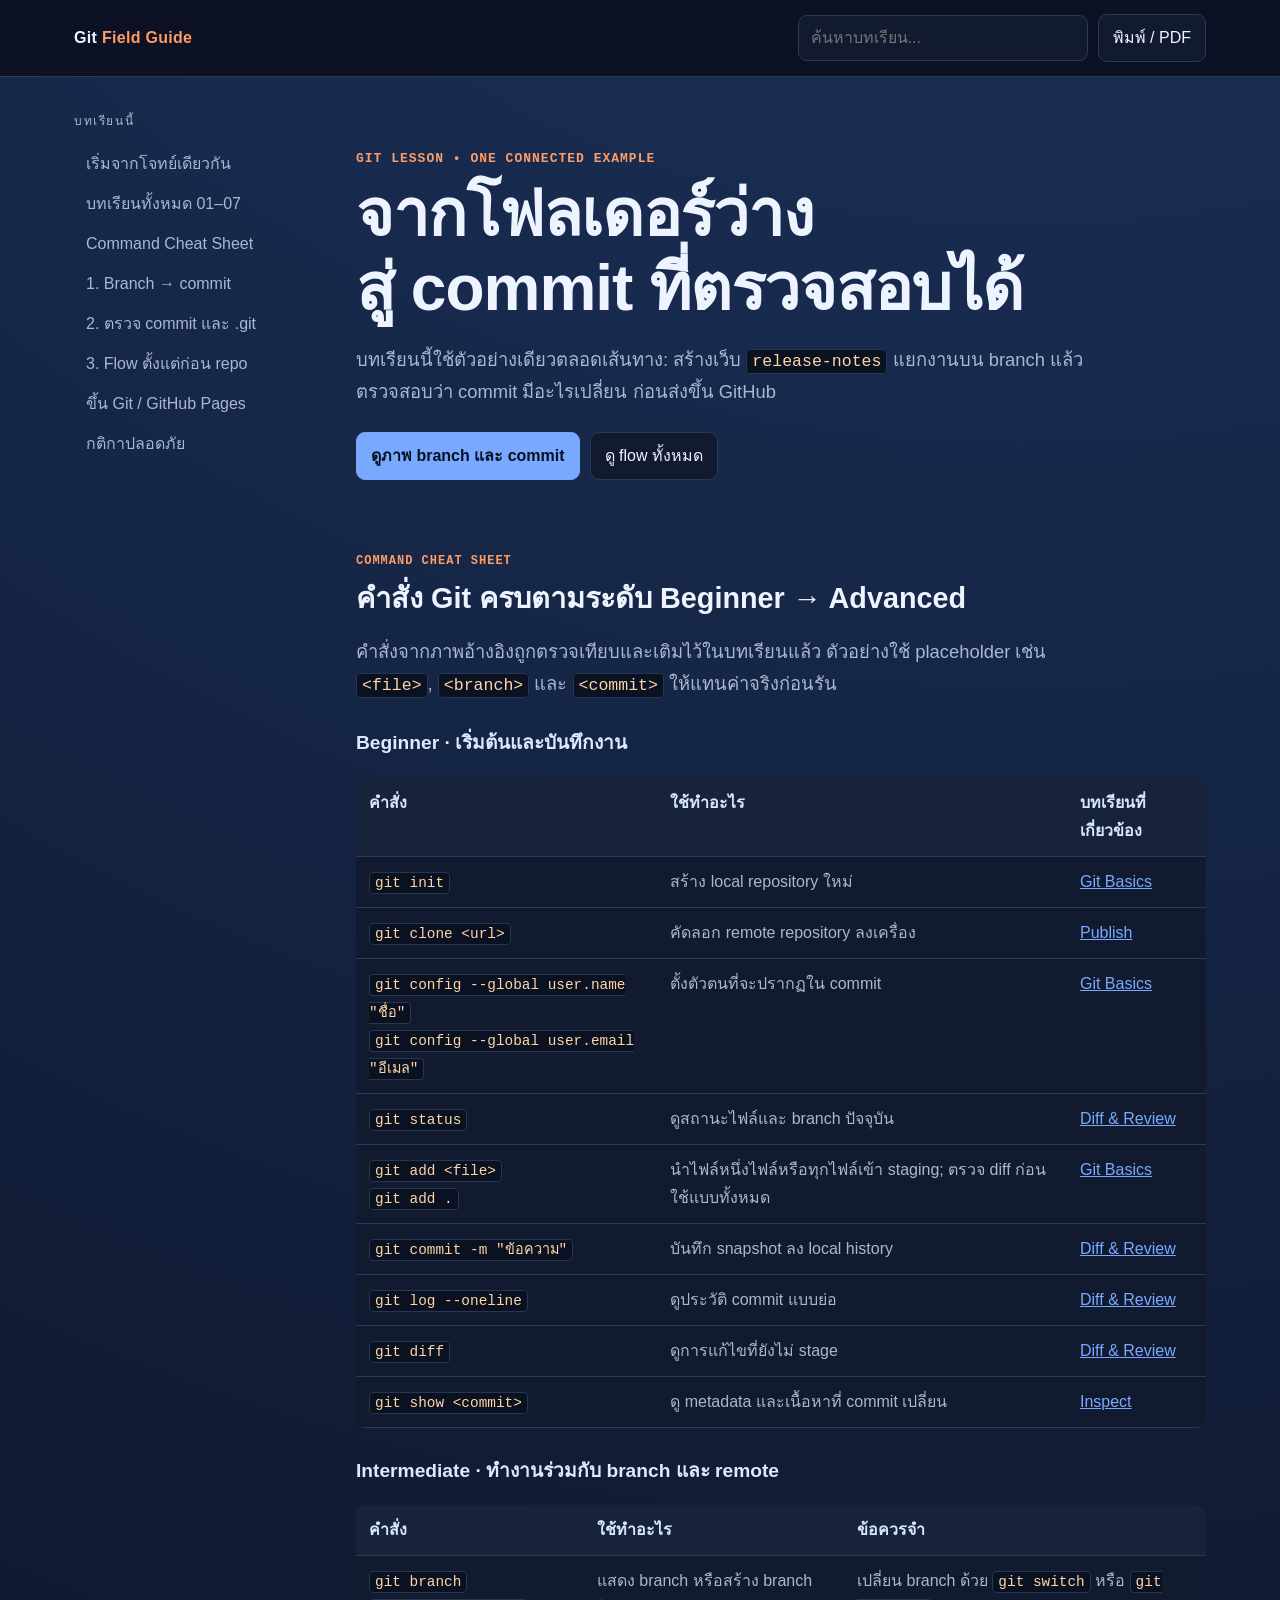
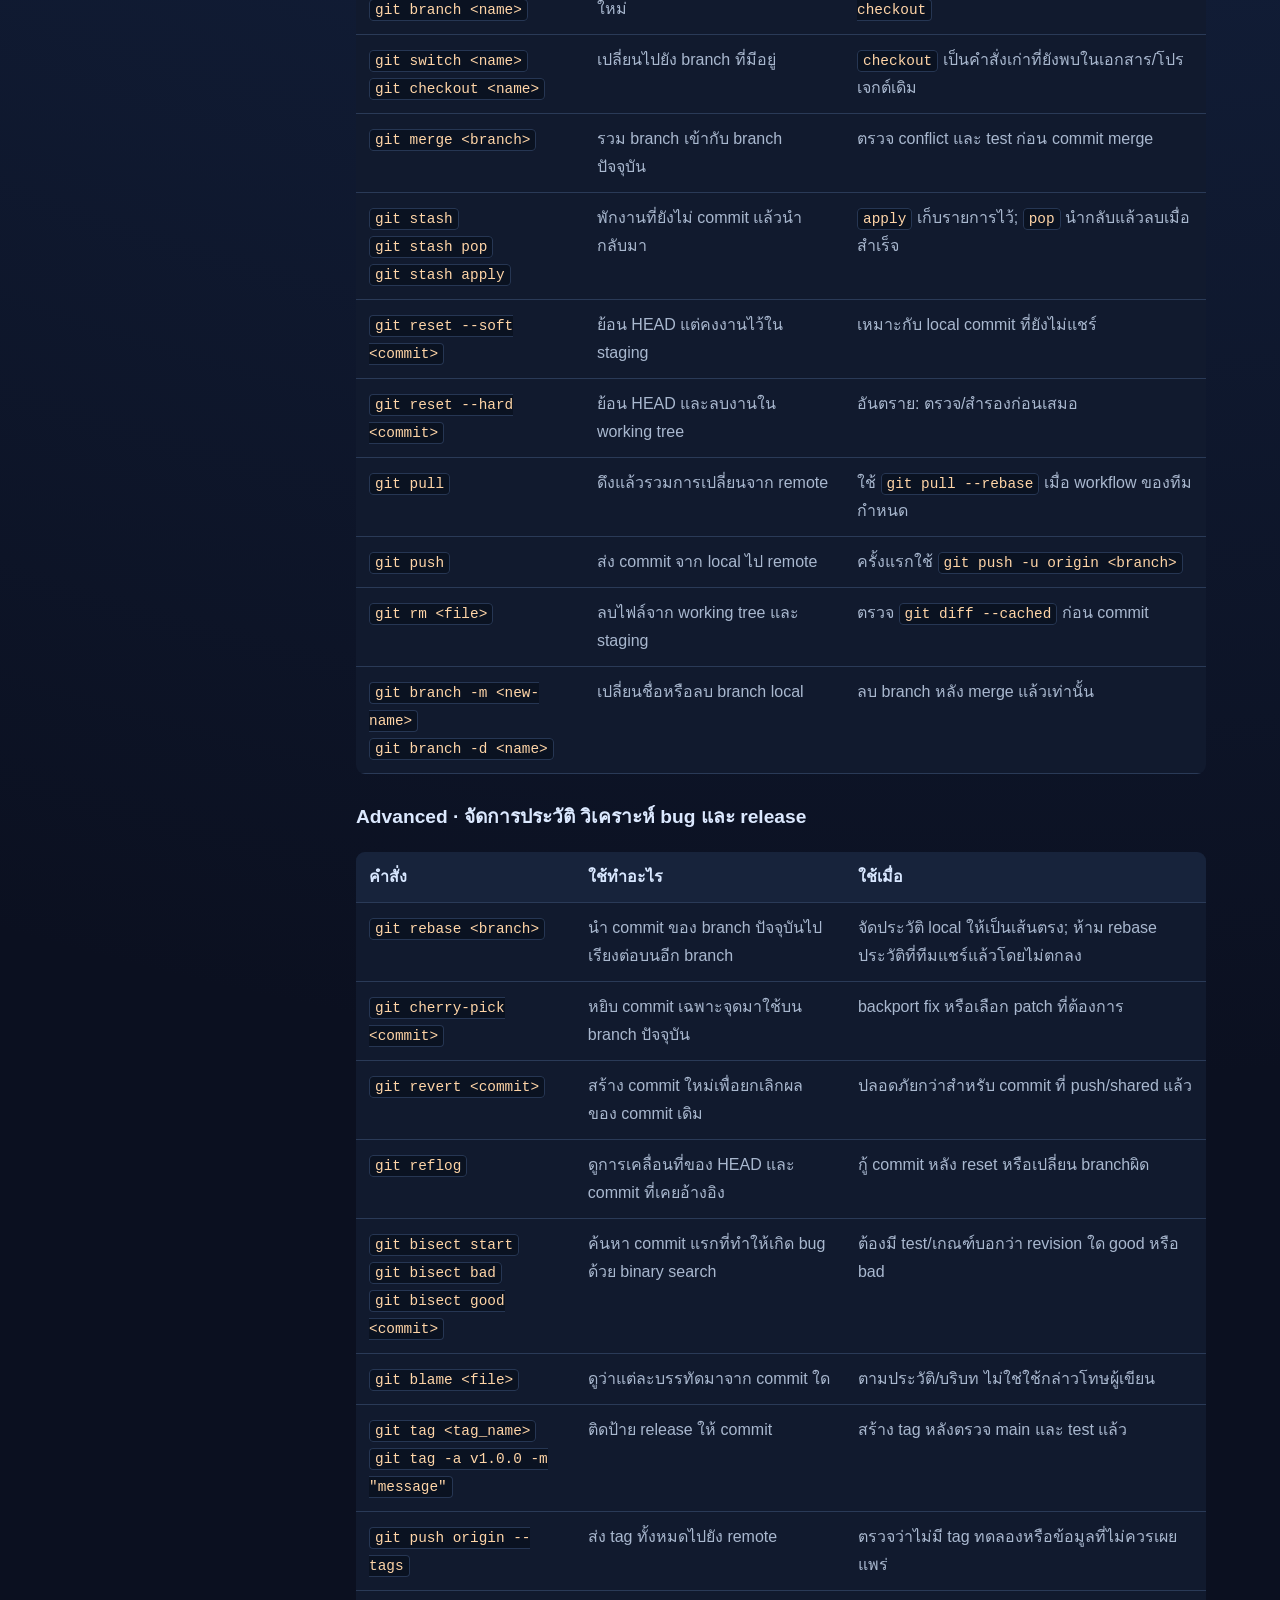
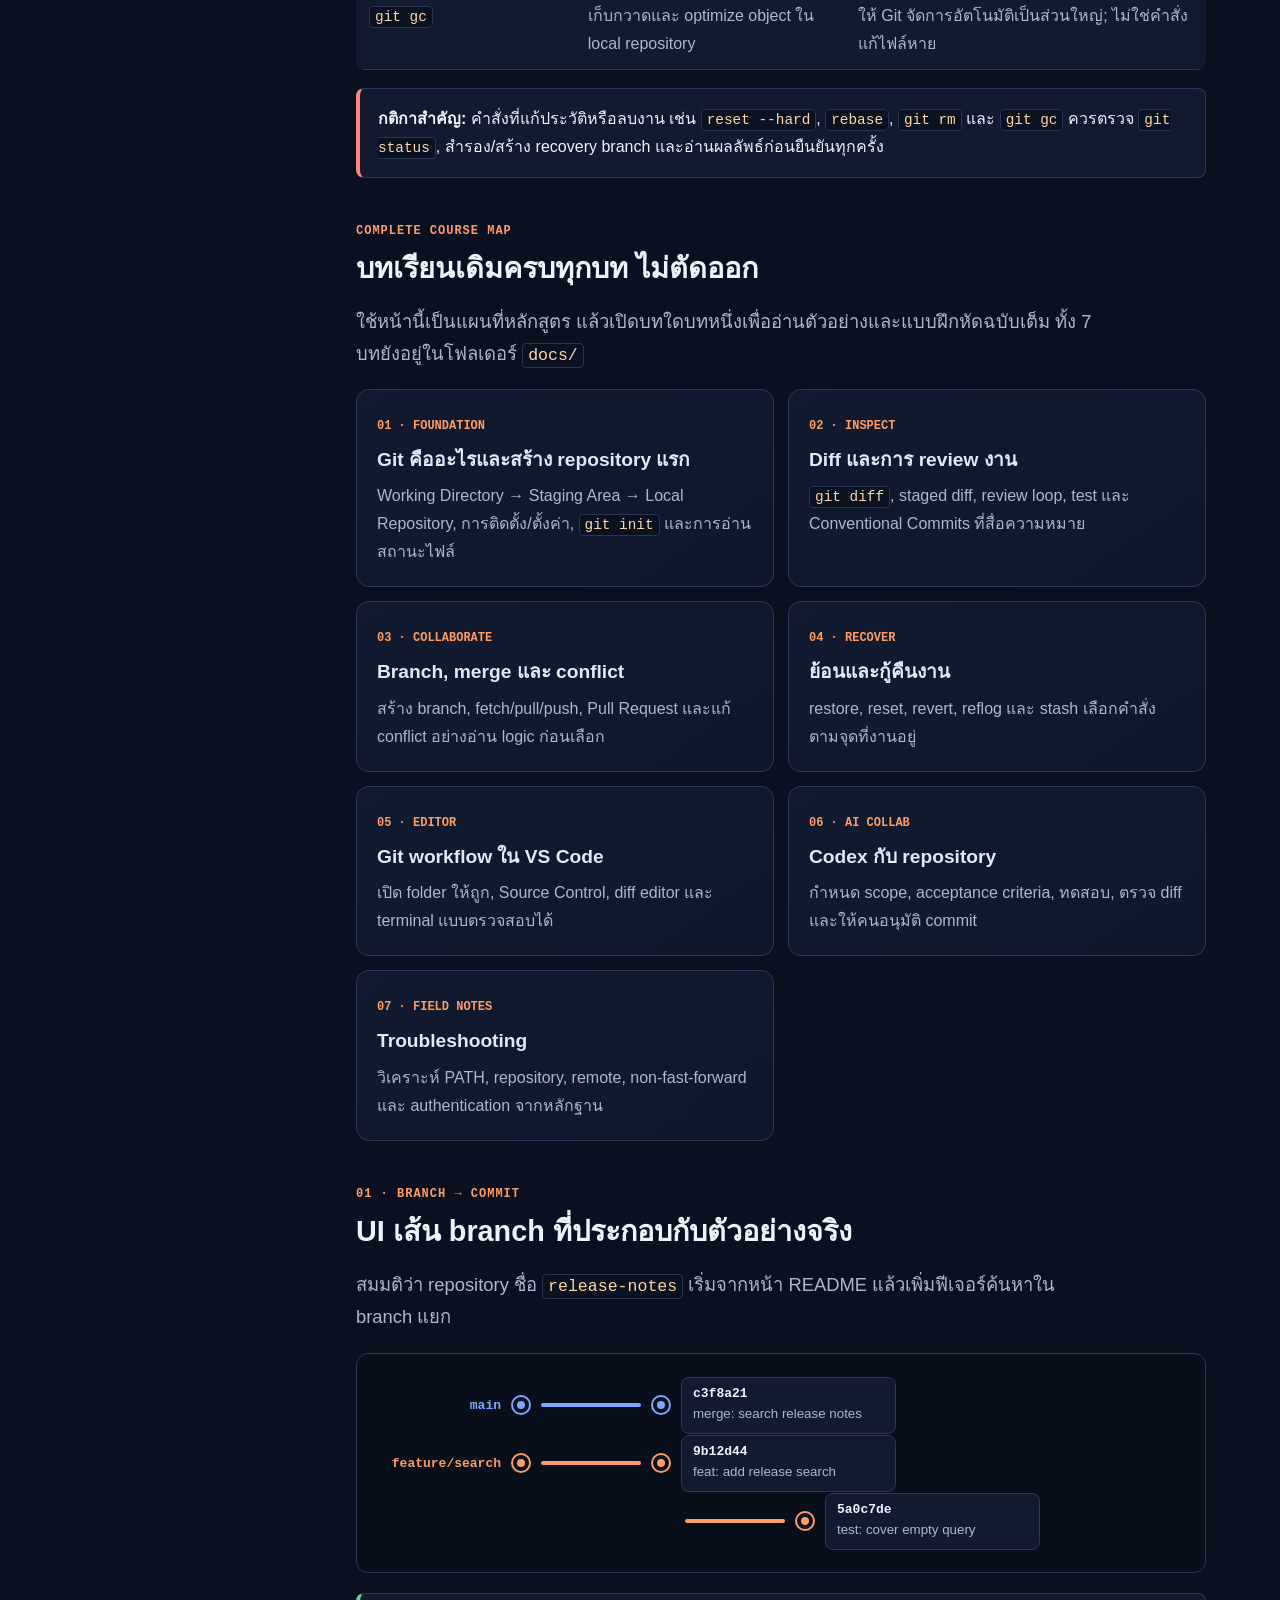
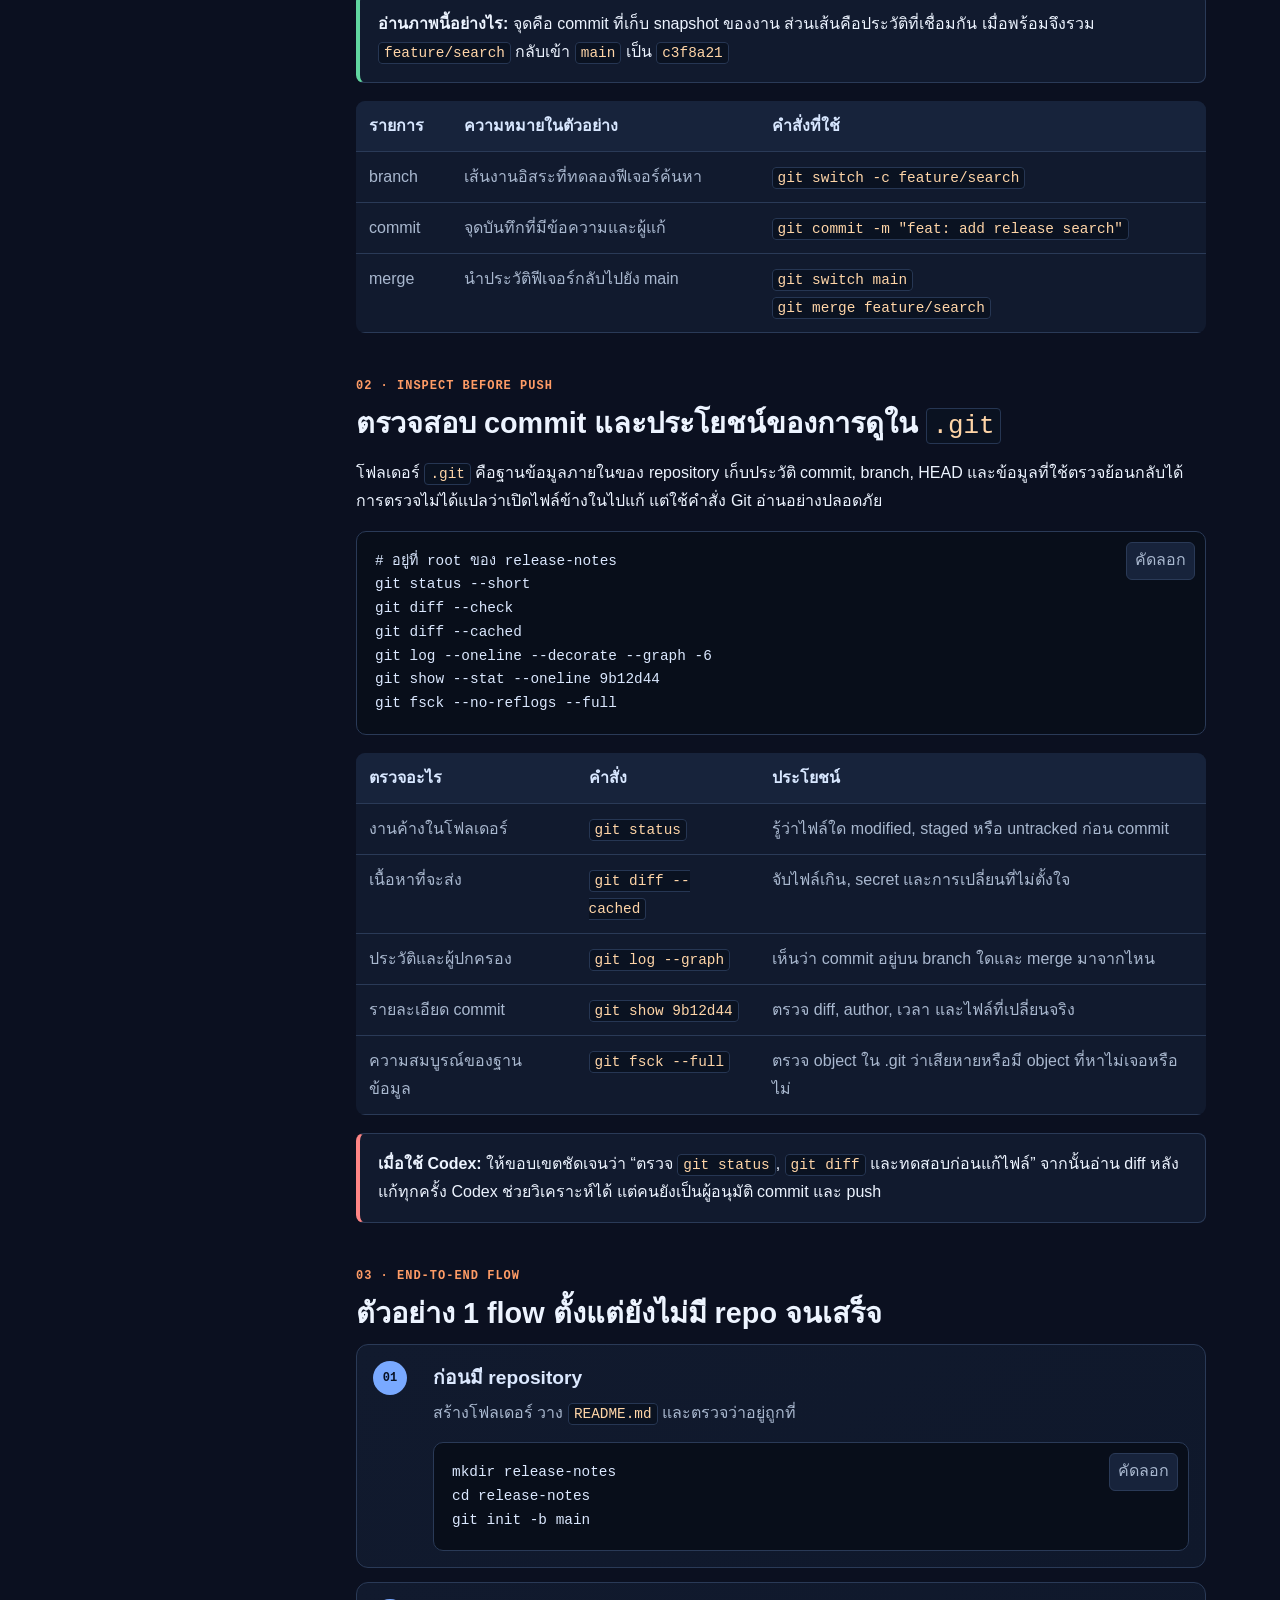
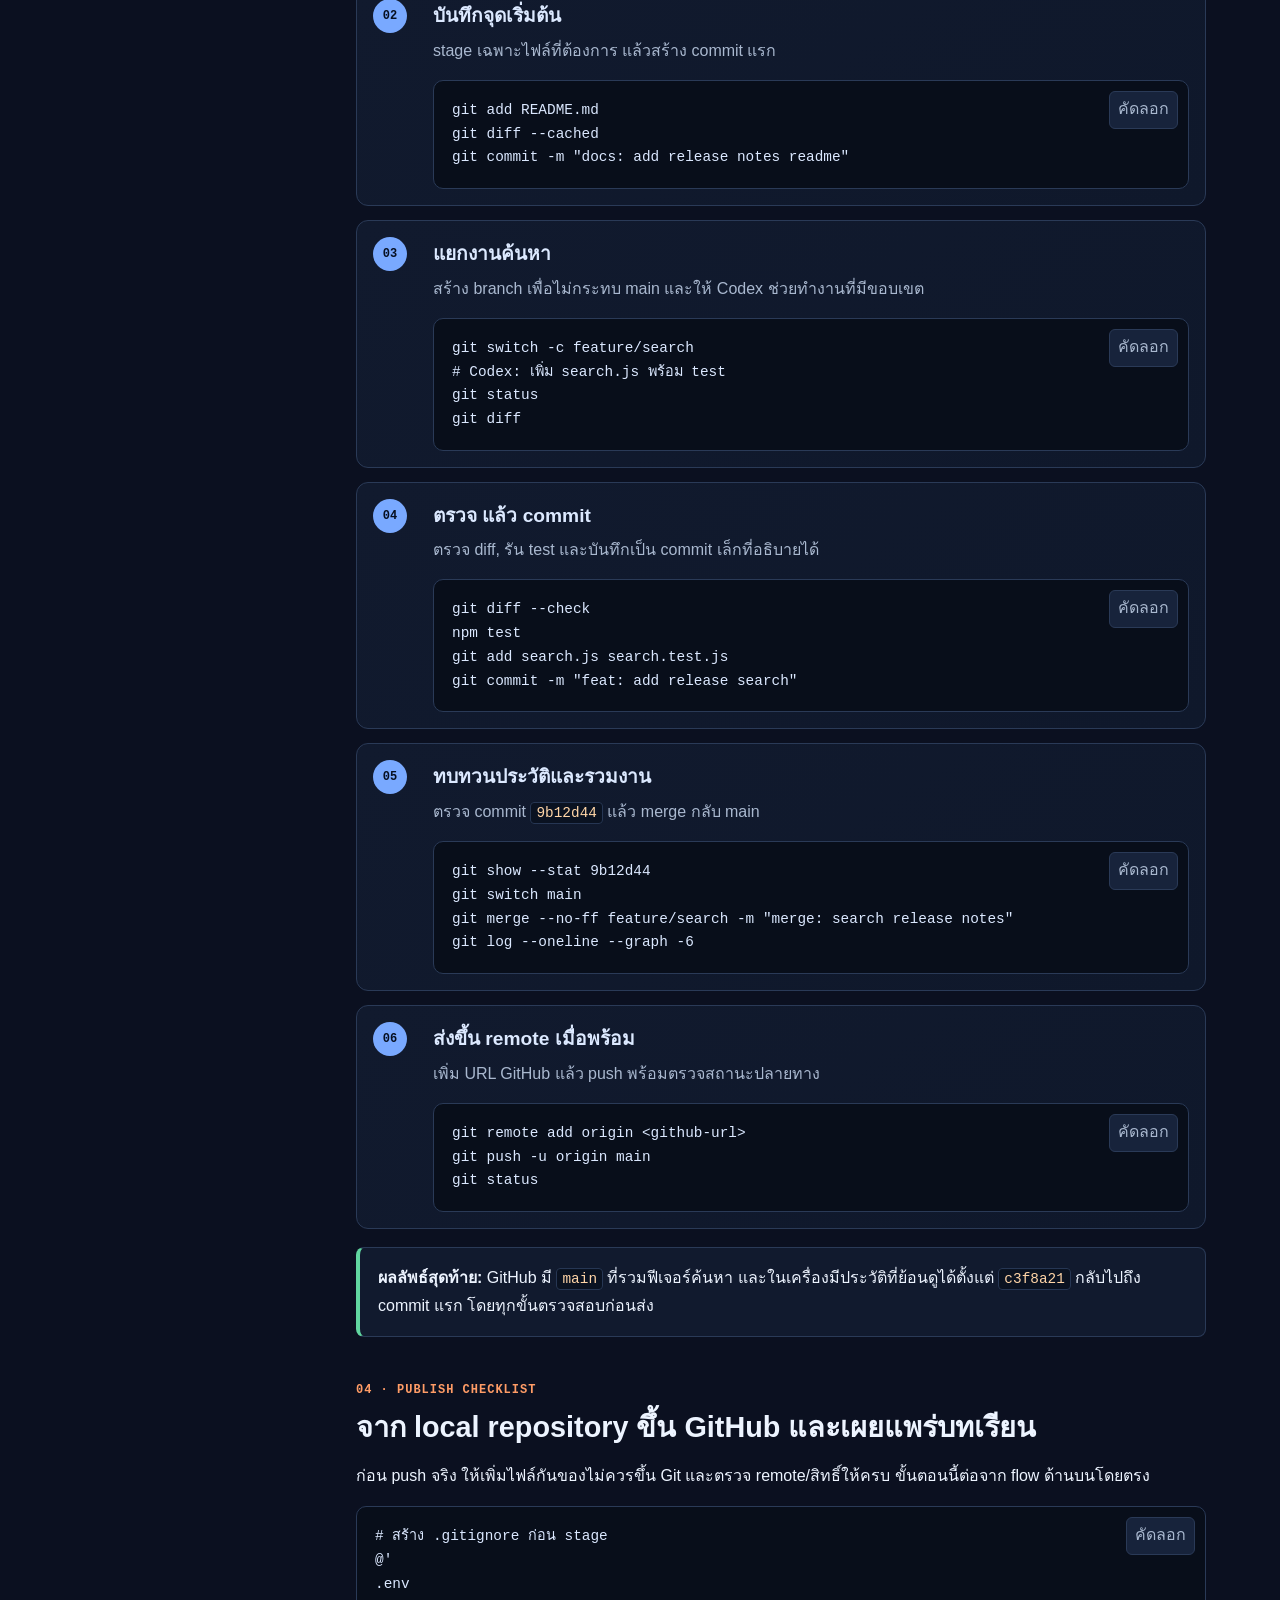
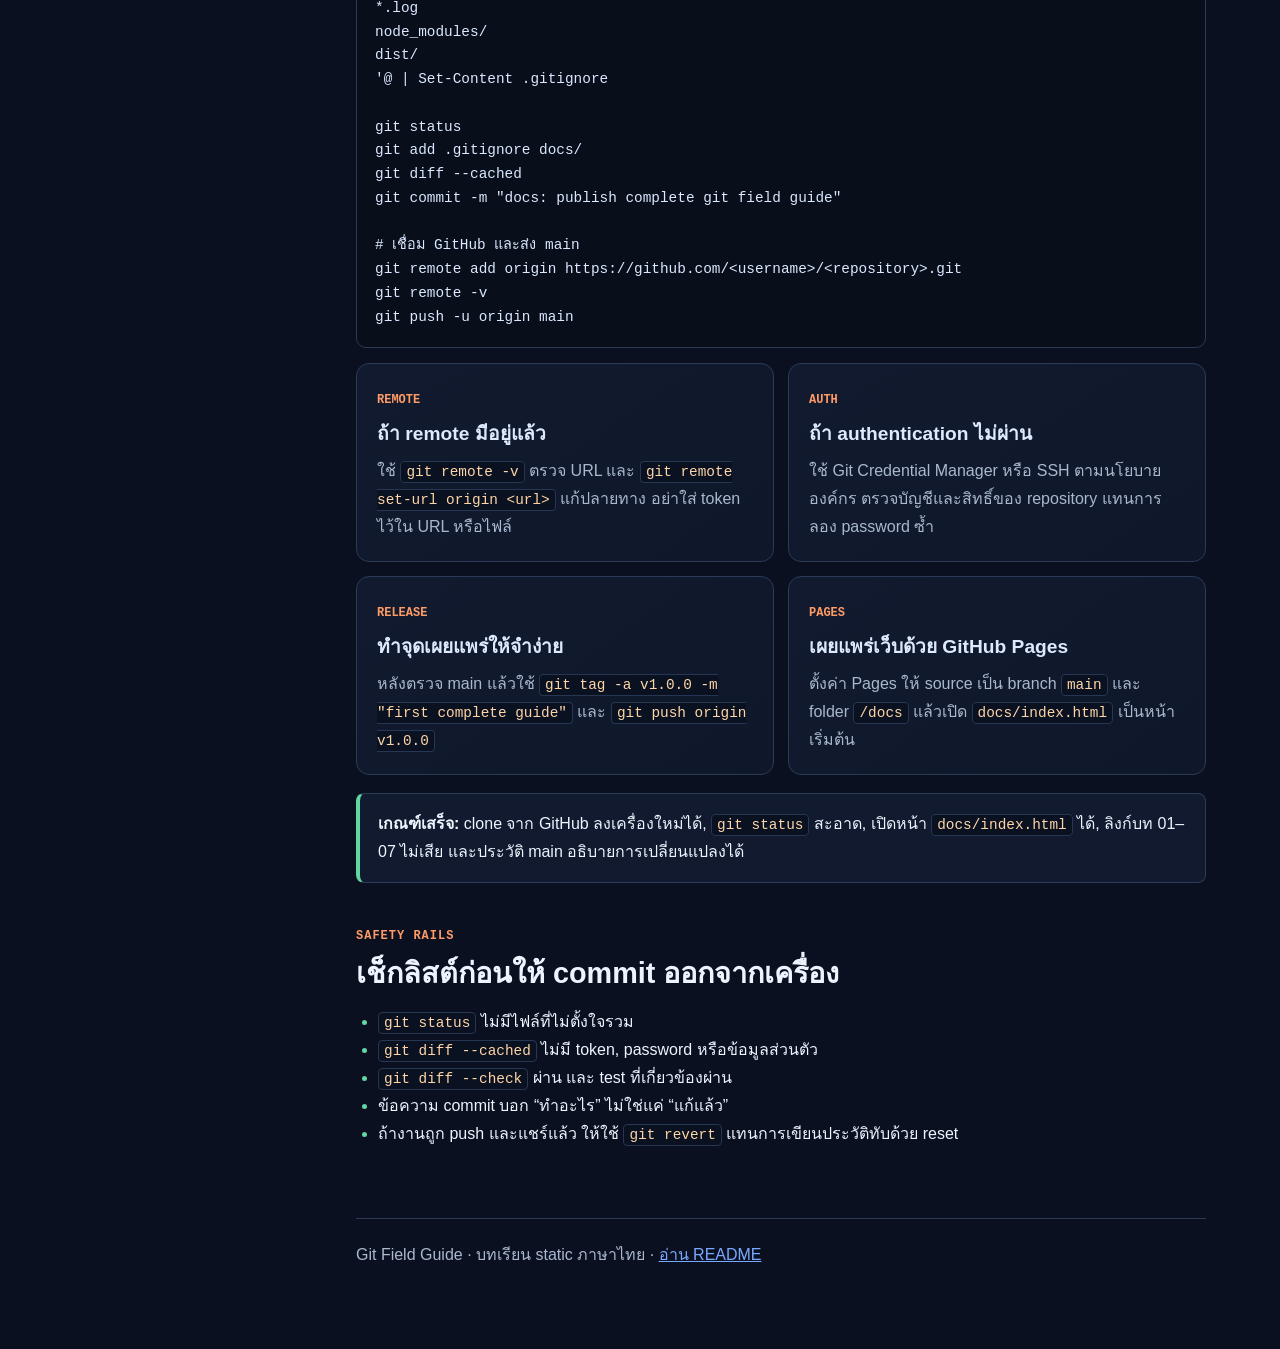
==== docs/index.html @ 17c7ba6b "docs: publish git field guide" ====
<!doctype html>
<html lang="th">
<head>
  <meta charset="utf-8">
  <meta name="viewport" content="width=device-width, initial-scale=1">
  <meta name="description" content="บทเรียน Git ตั้งแต่สร้าง repository ถึงตรวจสอบ commit ด้วย .git และ Codex">
  <title>Git Field Guide — Branch, Commit และ .git</title>
  <link rel="stylesheet" href="assets/style.css">
</head>
<body>
  <header class="site-header">
    <div class="header-inner">
      <a class="brand" href="index.html">Git <span>Field Guide</span></a>
      <div class="header-actions">
        <input class="search" data-search aria-label="ค้นหาบทเรียน" placeholder="ค้นหาบทเรียน...">
        <button class="button" onclick="print()">พิมพ์ / PDF</button>
      </div>
    </div>
  </header>

  <div class="layout">
    <aside class="toc">
      <p class="toc-title">บทเรียนนี้</p>
      <nav>
        <a href="#start">เริ่มจากโจทย์เดียวกัน</a>
        <a href="#course">บทเรียนทั้งหมด 01–07</a>
        <a href="#commands">Command Cheat Sheet</a>
        <a href="#graph">1. Branch → commit</a>
        <a href="#inspect">2. ตรวจ commit และ .git</a>
        <a href="#flow">3. Flow ตั้งแต่ก่อน repo</a>
        <a href="#publish">ขึ้น Git / GitHub Pages</a>
        <a href="#safety">กติกาปลอดภัย</a>
      </nav>
    </aside>

    <main>
      <section class="hero" id="start">
        <div class="kicker">Git lesson • one connected example</div>
        <h1>จากโฟลเดอร์ว่าง<br>สู่ commit ที่ตรวจสอบได้</h1>
        <p class="lead">บทเรียนนี้ใช้ตัวอย่างเดียวตลอดเส้นทาง: สร้างเว็บ <code>release-notes</code> แยกงานบน branch แล้วตรวจสอบว่า commit มีอะไรเปลี่ยน ก่อนส่งขึ้น GitHub</p>
        <div class="actions">
          <a class="button primary" href="#graph">ดูภาพ branch และ commit</a>
          <a class="button" href="#flow">ดู flow ทั้งหมด</a>
        </div>
      </section>

      <section class="section" id="commands">
        <p class="eyebrow">COMMAND CHEAT SHEET</p>
        <h2>คำสั่ง Git ครบตามระดับ Beginner → Advanced</h2>
        <p class="lead">คำสั่งจากภาพอ้างอิงถูกตรวจเทียบและเติมไว้ในบทเรียนแล้ว ตัวอย่างใช้ placeholder เช่น <code>&lt;file&gt;</code>, <code>&lt;branch&gt;</code> และ <code>&lt;commit&gt;</code> ให้แทนค่าจริงก่อนรัน</p>
        <h3>Beginner · เริ่มต้นและบันทึกงาน</h3>
        <table>
          <thead><tr><th>คำสั่ง</th><th>ใช้ทำอะไร</th><th>บทเรียนที่เกี่ยวข้อง</th></tr></thead>
          <tbody>
            <tr><td><code>git init</code></td><td>สร้าง local repository ใหม่</td><td><a href="git-basics.html">Git Basics</a></td></tr>
            <tr><td><code>git clone &lt;url&gt;</code></td><td>คัดลอก remote repository ลงเครื่อง</td><td><a href="#publish">Publish</a></td></tr>
            <tr><td><code>git config --global user.name "ชื่อ"</code><br><code>git config --global user.email "อีเมล"</code></td><td>ตั้งตัวตนที่จะปรากฏใน commit</td><td><a href="git-basics.html">Git Basics</a></td></tr>
            <tr><td><code>git status</code></td><td>ดูสถานะไฟล์และ branch ปัจจุบัน</td><td><a href="diff-and-review.html">Diff & Review</a></td></tr>
            <tr><td><code>git add &lt;file&gt;</code><br><code>git add .</code></td><td>นำไฟล์หนึ่งไฟล์หรือทุกไฟล์เข้า staging; ตรวจ diff ก่อนใช้แบบทั้งหมด</td><td><a href="git-basics.html">Git Basics</a></td></tr>
            <tr><td><code>git commit -m "ข้อความ"</code></td><td>บันทึก snapshot ลง local history</td><td><a href="diff-and-review.html">Diff & Review</a></td></tr>
            <tr><td><code>git log --oneline</code></td><td>ดูประวัติ commit แบบย่อ</td><td><a href="diff-and-review.html">Diff & Review</a></td></tr>
            <tr><td><code>git diff</code></td><td>ดูการแก้ไขที่ยังไม่ stage</td><td><a href="diff-and-review.html">Diff & Review</a></td></tr>
            <tr><td><code>git show &lt;commit&gt;</code></td><td>ดู metadata และเนื้อหาที่ commit เปลี่ยน</td><td><a href="#inspect">Inspect</a></td></tr>
          </tbody>
        </table>
        <h3>Intermediate · ทำงานร่วมกับ branch และ remote</h3>
        <table>
          <thead><tr><th>คำสั่ง</th><th>ใช้ทำอะไร</th><th>ข้อควรจำ</th></tr></thead>
          <tbody>
            <tr><td><code>git branch</code><br><code>git branch &lt;name&gt;</code></td><td>แสดง branch หรือสร้าง branch ใหม่</td><td>เปลี่ยน branch ด้วย <code>git switch</code> หรือ <code>git checkout</code></td></tr>
            <tr><td><code>git switch &lt;name&gt;</code><br><code>git checkout &lt;name&gt;</code></td><td>เปลี่ยนไปยัง branch ที่มีอยู่</td><td><code>checkout</code> เป็นคำสั่งเก่าที่ยังพบในเอกสาร/โปรเจกต์เดิม</td></tr>
            <tr><td><code>git merge &lt;branch&gt;</code></td><td>รวม branch เข้ากับ branch ปัจจุบัน</td><td>ตรวจ conflict และ test ก่อน commit merge</td></tr>
            <tr><td><code>git stash</code><br><code>git stash pop</code><br><code>git stash apply</code></td><td>พักงานที่ยังไม่ commit แล้วนำกลับมา</td><td><code>apply</code> เก็บรายการไว้; <code>pop</code> นำกลับแล้วลบเมื่อสำเร็จ</td></tr>
            <tr><td><code>git reset --soft &lt;commit&gt;</code></td><td>ย้อน HEAD แต่คงงานไว้ใน staging</td><td>เหมาะกับ local commit ที่ยังไม่แชร์</td></tr>
            <tr><td><code>git reset --hard &lt;commit&gt;</code></td><td>ย้อน HEAD และลบงานใน working tree</td><td>อันตราย: ตรวจ/สำรองก่อนเสมอ</td></tr>
            <tr><td><code>git pull</code></td><td>ดึงแล้วรวมการเปลี่ยนจาก remote</td><td>ใช้ <code>git pull --rebase</code> เมื่อ workflow ของทีมกำหนด</td></tr>
            <tr><td><code>git push</code></td><td>ส่ง commit จาก local ไป remote</td><td>ครั้งแรกใช้ <code>git push -u origin &lt;branch&gt;</code></td></tr>
            <tr><td><code>git rm &lt;file&gt;</code></td><td>ลบไฟล์จาก working tree และ staging</td><td>ตรวจ <code>git diff --cached</code> ก่อน commit</td></tr>
            <tr><td><code>git branch -m &lt;new-name&gt;</code><br><code>git branch -d &lt;name&gt;</code></td><td>เปลี่ยนชื่อหรือลบ branch local</td><td>ลบ branch หลัง merge แล้วเท่านั้น</td></tr>
          </tbody>
        </table>
        <h3>Advanced · จัดการประวัติ วิเคราะห์ bug และ release</h3>
        <table>
          <thead><tr><th>คำสั่ง</th><th>ใช้ทำอะไร</th><th>ใช้เมื่อ</th></tr></thead>
          <tbody>
            <tr><td><code>git rebase &lt;branch&gt;</code></td><td>นำ commit ของ branch ปัจจุบันไปเรียงต่อบนอีก branch</td><td>จัดประวัติ local ให้เป็นเส้นตรง; ห้าม rebase ประวัติที่ทีมแชร์แล้วโดยไม่ตกลง</td></tr>
            <tr><td><code>git cherry-pick &lt;commit&gt;</code></td><td>หยิบ commit เฉพาะจุดมาใช้บน branch ปัจจุบัน</td><td>backport fix หรือเลือก patch ที่ต้องการ</td></tr>
            <tr><td><code>git revert &lt;commit&gt;</code></td><td>สร้าง commit ใหม่เพื่อยกเลิกผลของ commit เดิม</td><td>ปลอดภัยกว่าสำหรับ commit ที่ push/shared แล้ว</td></tr>
            <tr><td><code>git reflog</code></td><td>ดูการเคลื่อนที่ของ HEAD และ commit ที่เคยอ้างอิง</td><td>กู้ commit หลัง reset หรือเปลี่ยน branchผิด</td></tr>
            <tr><td><code>git bisect start</code><br><code>git bisect bad</code><br><code>git bisect good &lt;commit&gt;</code></td><td>ค้นหา commit แรกที่ทำให้เกิด bug ด้วย binary search</td><td>ต้องมี test/เกณฑ์บอกว่า revision ใด good หรือ bad</td></tr>
            <tr><td><code>git blame &lt;file&gt;</code></td><td>ดูว่าแต่ละบรรทัดมาจาก commit ใด</td><td>ตามประวัติ/บริบท ไม่ใช่ใช้กล่าวโทษผู้เขียน</td></tr>
            <tr><td><code>git tag &lt;tag_name&gt;</code><br><code>git tag -a v1.0.0 -m "message"</code></td><td>ติดป้าย release ให้ commit</td><td>สร้าง tag หลังตรวจ main และ test แล้ว</td></tr>
            <tr><td><code>git push origin --tags</code></td><td>ส่ง tag ทั้งหมดไปยัง remote</td><td>ตรวจว่าไม่มี tag ทดลองหรือข้อมูลที่ไม่ควรเผยแพร่</td></tr>
            <tr><td><code>git gc</code></td><td>เก็บกวาดและ optimize object ใน local repository</td><td>ให้ Git จัดการอัตโนมัติเป็นส่วนใหญ่; ไม่ใช่คำสั่งแก้ไฟล์หาย</td></tr>
          </tbody>
        </table>
        <div class="callout warn"><strong>กติกาสำคัญ:</strong> คำสั่งที่แก้ประวัติหรือลบงาน เช่น <code>reset --hard</code>, <code>rebase</code>, <code>git rm</code> และ <code>git gc</code> ควรตรวจ <code>git status</code>, สำรอง/สร้าง recovery branch และอ่านผลลัพธ์ก่อนยืนยันทุกครั้ง</div>
      </section>

      <section class="section" id="course">
        <p class="eyebrow">COMPLETE COURSE MAP</p>
        <h2>บทเรียนเดิมครบทุกบท ไม่ตัดออก</h2>
        <p class="lead">ใช้หน้านี้เป็นแผนที่หลักสูตร แล้วเปิดบทใดบทหนึ่งเพื่ออ่านตัวอย่างและแบบฝึกหัดฉบับเต็ม ทั้ง 7 บทยังอยู่ในโฟลเดอร์ <code>docs/</code></p>
        <div class="grid">
          <a class="card" data-search-item href="git-basics.html"><span class="number">01 · FOUNDATION</span><h3>Git คืออะไรและสร้าง repository แรก</h3><p>Working Directory → Staging Area → Local Repository, การติดตั้ง/ตั้งค่า, <code>git init</code> และการอ่านสถานะไฟล์</p></a>
          <a class="card" data-search-item href="diff-and-review.html"><span class="number">02 · INSPECT</span><h3>Diff และการ review งาน</h3><p><code>git diff</code>, staged diff, review loop, test และ Conventional Commits ที่สื่อความหมาย</p></a>
          <a class="card" data-search-item href="branching.html"><span class="number">03 · COLLABORATE</span><h3>Branch, merge และ conflict</h3><p>สร้าง branch, fetch/pull/push, Pull Request และแก้ conflict อย่างอ่าน logic ก่อนเลือก</p></a>
          <a class="card" data-search-item href="undo-and-recovery.html"><span class="number">04 · RECOVER</span><h3>ย้อนและกู้คืนงาน</h3><p>restore, reset, revert, reflog และ stash เลือกคำสั่งตามจุดที่งานอยู่</p></a>
          <a class="card" data-search-item href="vscode-workflow.html"><span class="number">05 · EDITOR</span><h3>Git workflow ใน VS Code</h3><p>เปิด folder ให้ถูก, Source Control, diff editor และ terminal แบบตรวจสอบได้</p></a>
          <a class="card" data-search-item href="codex-workflow.html"><span class="number">06 · AI COLLAB</span><h3>Codex กับ repository</h3><p>กำหนด scope, acceptance criteria, ทดสอบ, ตรวจ diff และให้คนอนุมัติ commit</p></a>
          <a class="card" data-search-item href="troubleshooting.html"><span class="number">07 · FIELD NOTES</span><h3>Troubleshooting</h3><p>วิเคราะห์ PATH, repository, remote, non-fast-forward และ authentication จากหลักฐาน</p></a>
        </div>
      </section>

      <section class="section" id="graph">
        <p class="eyebrow">01 · BRANCH → COMMIT</p>
        <h2>UI เส้น branch ที่ประกอบกับตัวอย่างจริง</h2>
        <p class="lead">สมมติว่า repository ชื่อ <code>release-notes</code> เริ่มจากหน้า README แล้วเพิ่มฟีเจอร์ค้นหาใน branch แยก</p>

        <div class="branch-map" role="img" aria-label="แผนภาพ main และ feature/search พร้อม commit">
          <div class="branch-row"><span class="branch-label main-label">main</span><span class="node base"></span><span class="line main-line"></span><span class="node merged"></span><span class="commit-card"><b>c3f8a21</b><small>merge: search release notes</small></span></div>
          <div class="branch-row feature-row"><span class="branch-label feature-label">feature/search</span><span class="node fork"></span><span class="line feature-line"></span><span class="node feature-node"></span><span class="commit-card"><b>9b12d44</b><small>feat: add release search</small></span></div>
          <div class="branch-row feature-row second"><span class="branch-label"></span><span class="line feature-line short"></span><span class="node feature-node"></span><span class="commit-card"><b>5a0c7de</b><small>test: cover empty query</small></span></div>
        </div>

        <div class="callout good"><strong>อ่านภาพนี้อย่างไร:</strong> จุดคือ commit ที่เก็บ snapshot ของงาน ส่วนเส้นคือประวัติที่เชื่อมกัน เมื่อพร้อมจึงรวม <code>feature/search</code> กลับเข้า <code>main</code> เป็น <code>c3f8a21</code></div>
        <table>
          <thead><tr><th>รายการ</th><th>ความหมายในตัวอย่าง</th><th>คำสั่งที่ใช้</th></tr></thead>
          <tbody>
            <tr><td>branch</td><td>เส้นงานอิสระที่ทดลองฟีเจอร์ค้นหา</td><td><code>git switch -c feature/search</code></td></tr>
            <tr><td>commit</td><td>จุดบันทึกที่มีข้อความและผู้แก้</td><td><code>git commit -m "feat: add release search"</code></td></tr>
            <tr><td>merge</td><td>นำประวัติฟีเจอร์กลับไปยัง main</td><td><code>git switch main</code><br><code>git merge feature/search</code></td></tr>
          </tbody>
        </table>
      </section>

      <section class="section" id="inspect">
        <p class="eyebrow">02 · INSPECT BEFORE PUSH</p>
        <h2>ตรวจสอบ commit และประโยชน์ของการดูใน <code>.git</code></h2>
        <p>โฟลเดอร์ <code>.git</code> คือฐานข้อมูลภายในของ repository เก็บประวัติ commit, branch, HEAD และข้อมูลที่ใช้ตรวจย้อนกลับได้ การตรวจไม่ได้แปลว่าเปิดไฟล์ข้างในไปแก้ แต่ใช้คำสั่ง Git อ่านอย่างปลอดภัย</p>
        <pre><code># อยู่ที่ root ของ release-notes
git status --short
git diff --check
git diff --cached
git log --oneline --decorate --graph -6
git show --stat --oneline 9b12d44
git fsck --no-reflogs --full</code></pre>
        <table>
          <thead><tr><th>ตรวจอะไร</th><th>คำสั่ง</th><th>ประโยชน์</th></tr></thead>
          <tbody>
            <tr><td>งานค้างในโฟลเดอร์</td><td><code>git status</code></td><td>รู้ว่าไฟล์ใด modified, staged หรือ untracked ก่อน commit</td></tr>
            <tr><td>เนื้อหาที่จะส่ง</td><td><code>git diff --cached</code></td><td>จับไฟล์เกิน, secret และการเปลี่ยนที่ไม่ตั้งใจ</td></tr>
            <tr><td>ประวัติและผู้ปกครอง</td><td><code>git log --graph</code></td><td>เห็นว่า commit อยู่บน branch ใดและ merge มาจากไหน</td></tr>
            <tr><td>รายละเอียด commit</td><td><code>git show 9b12d44</code></td><td>ตรวจ diff, author, เวลา และไฟล์ที่เปลี่ยนจริง</td></tr>
            <tr><td>ความสมบูรณ์ของฐานข้อมูล</td><td><code>git fsck --full</code></td><td>ตรวจ object ใน .git ว่าเสียหายหรือมี object ที่หาไม่เจอหรือไม่</td></tr>
          </tbody>
        </table>
        <div class="callout warn"><strong>เมื่อใช้ Codex:</strong> ให้ขอบเขตชัดเจนว่า “ตรวจ <code>git status</code>, <code>git diff</code> และทดสอบก่อนแก้ไฟล์” จากนั้นอ่าน diff หลังแก้ทุกครั้ง Codex ช่วยวิเคราะห์ได้ แต่คนยังเป็นผู้อนุมัติ commit และ push</div>
      </section>

      <section class="section" id="flow">
        <p class="eyebrow">03 · END-TO-END FLOW</p>
        <h2>ตัวอย่าง 1 flow ตั้งแต่ยังไม่มี repo จนเสร็จ</h2>
        <div class="flow-list">
          <article class="flow-step"><span>01</span><div><h3>ก่อนมี repository</h3><p>สร้างโฟลเดอร์ วาง <code>README.md</code> และตรวจว่าอยู่ถูกที่</p><pre><code>mkdir release-notes
cd release-notes
git init -b main</code></pre></div></article>
          <article class="flow-step"><span>02</span><div><h3>บันทึกจุดเริ่มต้น</h3><p>stage เฉพาะไฟล์ที่ต้องการ แล้วสร้าง commit แรก</p><pre><code>git add README.md
git diff --cached
git commit -m "docs: add release notes readme"</code></pre></div></article>
          <article class="flow-step"><span>03</span><div><h3>แยกงานค้นหา</h3><p>สร้าง branch เพื่อไม่กระทบ main และให้ Codex ช่วยทำงานที่มีขอบเขต</p><pre><code>git switch -c feature/search
# Codex: เพิ่ม search.js พร้อม test
git status
git diff</code></pre></div></article>
          <article class="flow-step"><span>04</span><div><h3>ตรวจ แล้ว commit</h3><p>ตรวจ diff, รัน test และบันทึกเป็น commit เล็กที่อธิบายได้</p><pre><code>git diff --check
npm test
git add search.js search.test.js
git commit -m "feat: add release search"</code></pre></div></article>
          <article class="flow-step"><span>05</span><div><h3>ทบทวนประวัติและรวมงาน</h3><p>ตรวจ commit <code>9b12d44</code> แล้ว merge กลับ main</p><pre><code>git show --stat 9b12d44
git switch main
git merge --no-ff feature/search -m "merge: search release notes"
git log --oneline --graph -6</code></pre></div></article>
          <article class="flow-step"><span>06</span><div><h3>ส่งขึ้น remote เมื่อพร้อม</h3><p>เพิ่ม URL GitHub แล้ว push พร้อมตรวจสถานะปลายทาง</p><pre><code>git remote add origin &lt;github-url&gt;
git push -u origin main
git status</code></pre></div></article>
        </div>
        <div class="callout good"><strong>ผลลัพธ์สุดท้าย:</strong> GitHub มี <code>main</code> ที่รวมฟีเจอร์ค้นหา และในเครื่องมีประวัติที่ย้อนดูได้ตั้งแต่ <code>c3f8a21</code> กลับไปถึง commit แรก โดยทุกขั้นตรวจสอบก่อนส่ง</div>
      </section>

      <section class="section" id="publish">
        <p class="eyebrow">04 · PUBLISH CHECKLIST</p>
        <h2>จาก local repository ขึ้น GitHub และเผยแพร่บทเรียน</h2>
        <p>ก่อน push จริง ให้เพิ่มไฟล์กันของไม่ควรขึ้น Git และตรวจ remote/สิทธิ์ให้ครบ ขั้นตอนนี้ต่อจาก flow ด้านบนโดยตรง</p>
        <pre><code># สร้าง .gitignore ก่อน stage
@'
.env
*.log
node_modules/
dist/
'@ | Set-Content .gitignore

git status
git add .gitignore docs/
git diff --cached
git commit -m "docs: publish complete git field guide"

# เชื่อม GitHub และส่ง main
git remote add origin https://github.com/&lt;username&gt;/&lt;repository&gt;.git
git remote -v
git push -u origin main</code></pre>
        <div class="grid">
          <div class="card"><span class="number">REMOTE</span><h3>ถ้า remote มีอยู่แล้ว</h3><p>ใช้ <code>git remote -v</code> ตรวจ URL และ <code>git remote set-url origin &lt;url&gt;</code> แก้ปลายทาง อย่าใส่ token ไว้ใน URL หรือไฟล์</p></div>
          <div class="card"><span class="number">AUTH</span><h3>ถ้า authentication ไม่ผ่าน</h3><p>ใช้ Git Credential Manager หรือ SSH ตามนโยบายองค์กร ตรวจบัญชีและสิทธิ์ของ repository แทนการลอง password ซ้ำ</p></div>
          <div class="card"><span class="number">RELEASE</span><h3>ทำจุดเผยแพร่ให้จำง่าย</h3><p>หลังตรวจ main แล้วใช้ <code>git tag -a v1.0.0 -m "first complete guide"</code> และ <code>git push origin v1.0.0</code></p></div>
          <div class="card"><span class="number">PAGES</span><h3>เผยแพร่เว็บด้วย GitHub Pages</h3><p>ตั้งค่า Pages ให้ source เป็น branch <code>main</code> และ folder <code>/docs</code> แล้วเปิด <code>docs/index.html</code> เป็นหน้าเริ่มต้น</p></div>
        </div>
        <div class="callout good"><strong>เกณฑ์เสร็จ:</strong> clone จาก GitHub ลงเครื่องใหม่ได้, <code>git status</code> สะอาด, เปิดหน้า <code>docs/index.html</code> ได้, ลิงก์บท 01–07 ไม่เสีย และประวัติ main อธิบายการเปลี่ยนแปลงได้</div>
      </section>

      <section class="section" id="safety">
        <p class="eyebrow">SAFETY RAILS</p>
        <h2>เช็กลิสต์ก่อนให้ commit ออกจากเครื่อง</h2>
        <ul class="checklist">
          <li><code>git status</code> ไม่มีไฟล์ที่ไม่ตั้งใจรวม</li>
          <li><code>git diff --cached</code> ไม่มี token, password หรือข้อมูลส่วนตัว</li>
          <li><code>git diff --check</code> ผ่าน และ test ที่เกี่ยวข้องผ่าน</li>
          <li>ข้อความ commit บอก “ทำอะไร” ไม่ใช่แค่ “แก้แล้ว”</li>
          <li>ถ้างานถูก push และแชร์แล้ว ให้ใช้ <code>git revert</code> แทนการเขียนประวัติทับด้วย reset</li>
        </ul>
      </section>

      <footer class="footer">Git Field Guide · บทเรียน static ภาษาไทย · <a href="../README.md">อ่าน README</a></footer>
    </main>
  </div>
  <button class="top" aria-label="กลับด้านบน">↑</button>
  <script src="assets/script.js"></script>
</body>
</html>
---- docs/assets/style.css ----
:root{--bg:#0b1020;--surface:#111a2e;--surface-2:#17233b;--line:#2a3a57;--text:#edf4ff;--muted:#a9b8cf;--accent:#79a9ff;--orange:#ff9c66;--green:#61d6a0;--danger:#ff8585;--mono:"Cascadia Code","SFMono-Regular",Consolas,monospace;--sans:"Noto Sans Thai","Segoe UI",Tahoma,sans-serif}*{box-sizing:border-box}html{scroll-behavior:smooth}body{margin:0;background:radial-gradient(circle at 80% -10%,#1e3866 0,transparent 35%),var(--bg);color:var(--text);font:16px/1.75 var(--sans)}a{color:var(--accent)}a:hover{color:#c8dcff}button,input{font:inherit}.site-header{position:sticky;top:0;z-index:5;background:#0b1020e8;border-bottom:1px solid var(--line);backdrop-filter:blur(14px)}.header-inner{max-width:1180px;margin:auto;padding:14px 24px;display:flex;gap:18px;align-items:center;justify-content:space-between}.brand{color:var(--text);text-decoration:none;font-weight:800;letter-spacing:.3px}.brand span{color:var(--orange)}.header-actions{display:flex;gap:10px;align-items:center}.search{width:min(32vw,290px);background:var(--surface);border:1px solid var(--line);border-radius:9px;padding:8px 12px;color:var(--text)}.layout{max-width:1180px;margin:auto;padding:34px 24px 80px;display:grid;grid-template-columns:240px minmax(0,1fr);gap:42px}.toc{position:sticky;top:76px;align-self:start;max-height:calc(100vh - 96px);overflow:auto}.toc-title{font-size:12px;text-transform:uppercase;letter-spacing:1.6px;color:var(--muted);margin:0 0 12px}.toc a{display:block;text-decoration:none;color:var(--muted);padding:6px 10px;border-left:2px solid transparent;border-radius:0 6px 6px 0}.toc a:hover,.toc a.active{color:var(--text);background:var(--surface);border-color:var(--accent)}main{min-width:0}.hero{padding:40px 0 28px}.kicker{color:var(--orange);font:700 13px var(--mono);letter-spacing:1px;text-transform:uppercase}.hero h1{font-size:clamp(2rem,5vw,4rem);line-height:1.15;letter-spacing:-1px;margin:12px 0}.lead{font-size:1.15rem;color:var(--muted);max-width:760px}.actions{display:flex;flex-wrap:wrap;gap:10px;margin-top:24px}.button{display:inline-block;border:1px solid var(--line);border-radius:9px;padding:9px 14px;color:var(--text);text-decoration:none;background:var(--surface)}.button.primary{background:var(--accent);color:#071022;border-color:var(--accent);font-weight:800}.section{margin:46px 0;scroll-margin-top:92px}.section h2{font-size:1.8rem;line-height:1.3;margin:0 0 12px}.section h3{font-size:1.2rem;margin:26px 0 8px;color:#dce9ff}.eyebrow{color:var(--orange);font:700 12px var(--mono);letter-spacing:1px}.grid{display:grid;grid-template-columns:repeat(2,minmax(0,1fr));gap:14px}.card{display:block;color:var(--text);text-decoration:none;background:linear-gradient(145deg,var(--surface),#0f182b);border:1px solid var(--line);border-radius:13px;padding:20px;transition:.2s transform,.2s border-color}.card:hover{transform:translateY(-3px);border-color:var(--accent)}.card h3{margin:5px 0 6px}.card p{color:var(--muted);margin:0}.card .number{color:var(--orange);font:700 12px var(--mono)}.callout{border:1px solid var(--line);border-left:4px solid var(--accent);background:var(--surface);border-radius:8px;padding:16px 18px;margin:18px 0}.callout.warn{border-left-color:var(--danger)}.callout.good{border-left-color:var(--green)}code{font:0.9em var(--mono);color:#ffd5a7;background:#0a1221;border:1px solid #263653;border-radius:4px;padding:2px 5px}pre{position:relative;overflow:auto;background:#080e1a;border:1px solid var(--line);border-radius:10px;padding:18px;margin:15px 0;color:#dbe8ff}pre code{display:block;border:0;padding:0;background:none;color:inherit;line-height:1.65}.copy{position:absolute;right:10px;top:10px;background:var(--surface-2);color:var(--muted);border:1px solid var(--line);border-radius:6px;padding:4px 8px;cursor:pointer}.copy:hover{color:var(--text);border-color:var(--accent)}table{width:100%;border-collapse:collapse;margin:18px 0;background:var(--surface);border-radius:9px;overflow:hidden}th,td{text-align:left;padding:11px 13px;border-bottom:1px solid var(--line);vertical-align:top}th{color:#d8e7ff;background:var(--surface-2)}td{color:var(--muted)}.checklist{padding-left:22px}.checklist li::marker{color:var(--green)}.footer{border-top:1px solid var(--line);color:var(--muted);padding-top:22px;margin-top:70px}.top{position:fixed;right:22px;bottom:20px;display:none;background:var(--accent);color:#071022;border:0;border-radius:50%;width:42px;height:42px;font-weight:800;cursor:pointer}.top.show{display:block}.branch-map{background:#080e1a;border:1px solid var(--line);border-radius:12px;padding:22px 18px;margin:20px 0;overflow:auto}.branch-row{display:flex;align-items:center;gap:12px;min-width:620px;min-height:58px}.branch-label{width:126px;font:700 13px var(--mono);color:var(--muted);text-align:right}.main-label{color:var(--accent)}.feature-label{color:var(--orange)}.node{width:16px;height:16px;border-radius:50%;border:4px solid #080e1a;box-shadow:0 0 0 2px currentColor;flex:0 0 auto}.base,.merged{color:var(--accent);background:var(--accent)}.fork,.feature-node{color:var(--orange);background:var(--orange)}.line{height:4px;border-radius:4px;flex:0 0 100px;background:var(--accent)}.feature-line{background:var(--orange)}.feature-line.short{margin-left:172px}.commit-card{display:flex;flex-direction:column;gap:1px;min-width:215px;padding:8px 11px;border:1px solid var(--line);border-radius:8px;background:var(--surface)}.commit-card b{font:700 13px var(--mono);color:var(--text)}.commit-card small{color:var(--muted)}.flow-list{display:grid;gap:14px}.flow-step{display:grid;grid-template-columns:46px 1fr;gap:14px;padding:16px;border:1px solid var(--line);border-radius:12px;background:linear-gradient(145deg,var(--surface),#0f182b)}.flow-step>span{display:grid;place-items:center;width:34px;height:34px;border-radius:50%;background:var(--accent);color:#071022;font:700 12px var(--mono)}.flow-step h3{margin:0 0 4px}.flow-step p{margin:0;color:var(--muted)}.flow-step pre{margin-bottom:0}.flow-step pre code{white-space:pre-wrap}@media(max-width:820px){.layout{display:block;padding:18px 16px 60px}.toc{position:static;max-height:none;margin:8px 0 24px;padding:12px;background:var(--surface);border:1px solid var(--line);border-radius:9px}.toc nav{display:flex;flex-wrap:wrap;gap:4px}.toc a{font-size:.9rem;padding:4px 7px;border-left:0;border-bottom:2px solid transparent}.grid{grid-template-columns:1fr}.header-inner{padding:11px 16px}.search{width:42vw}.hero{padding-top:24px}.flow-step{grid-template-columns:1fr}.branch-row{min-width:580px}}@media print{body{background:#fff;color:#111}.site-header,.toc,.actions,.top,.copy{display:none!important}.layout{display:block;max-width:none;padding:0}.section{break-inside:avoid}pre,table,.card,.branch-map,.flow-step{border:1px solid #bbb;background:#fafafa;color:#111}a{color:#111;text-decoration:none}.muted,td{color:#333}}
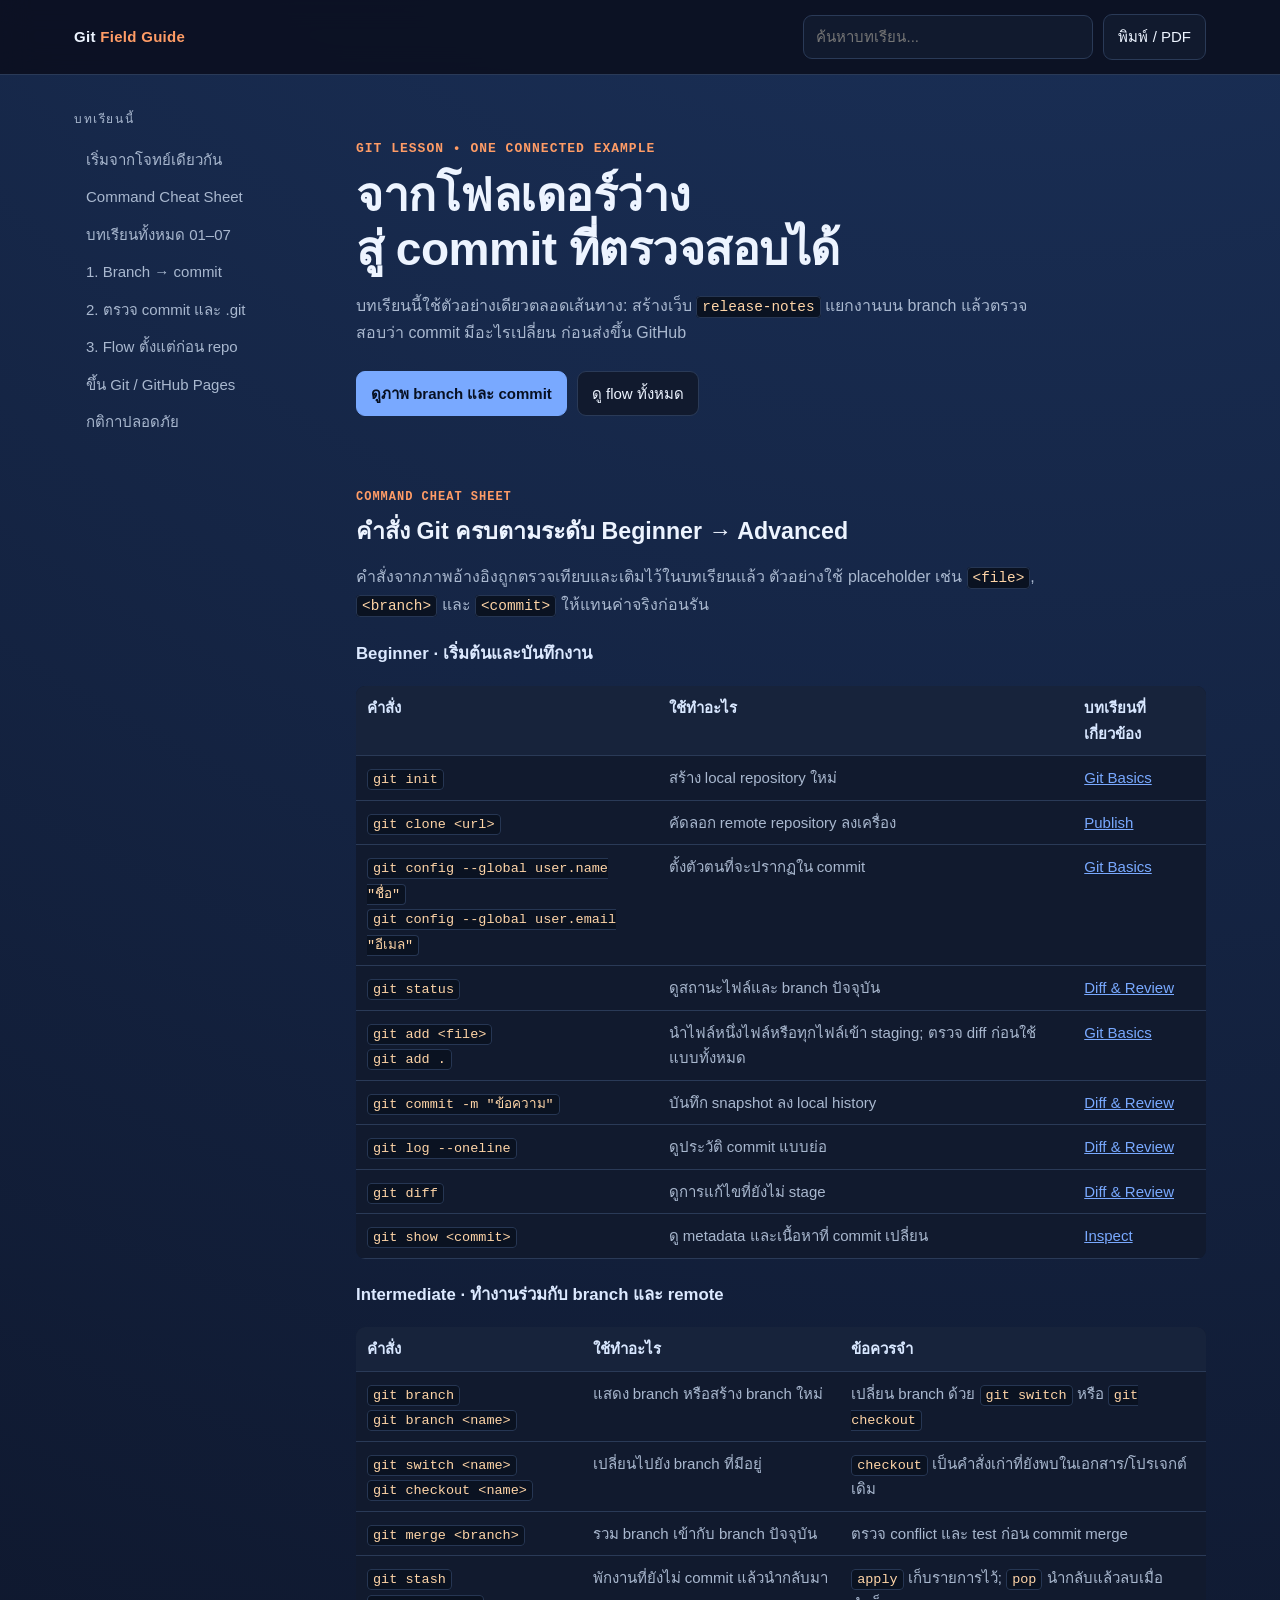
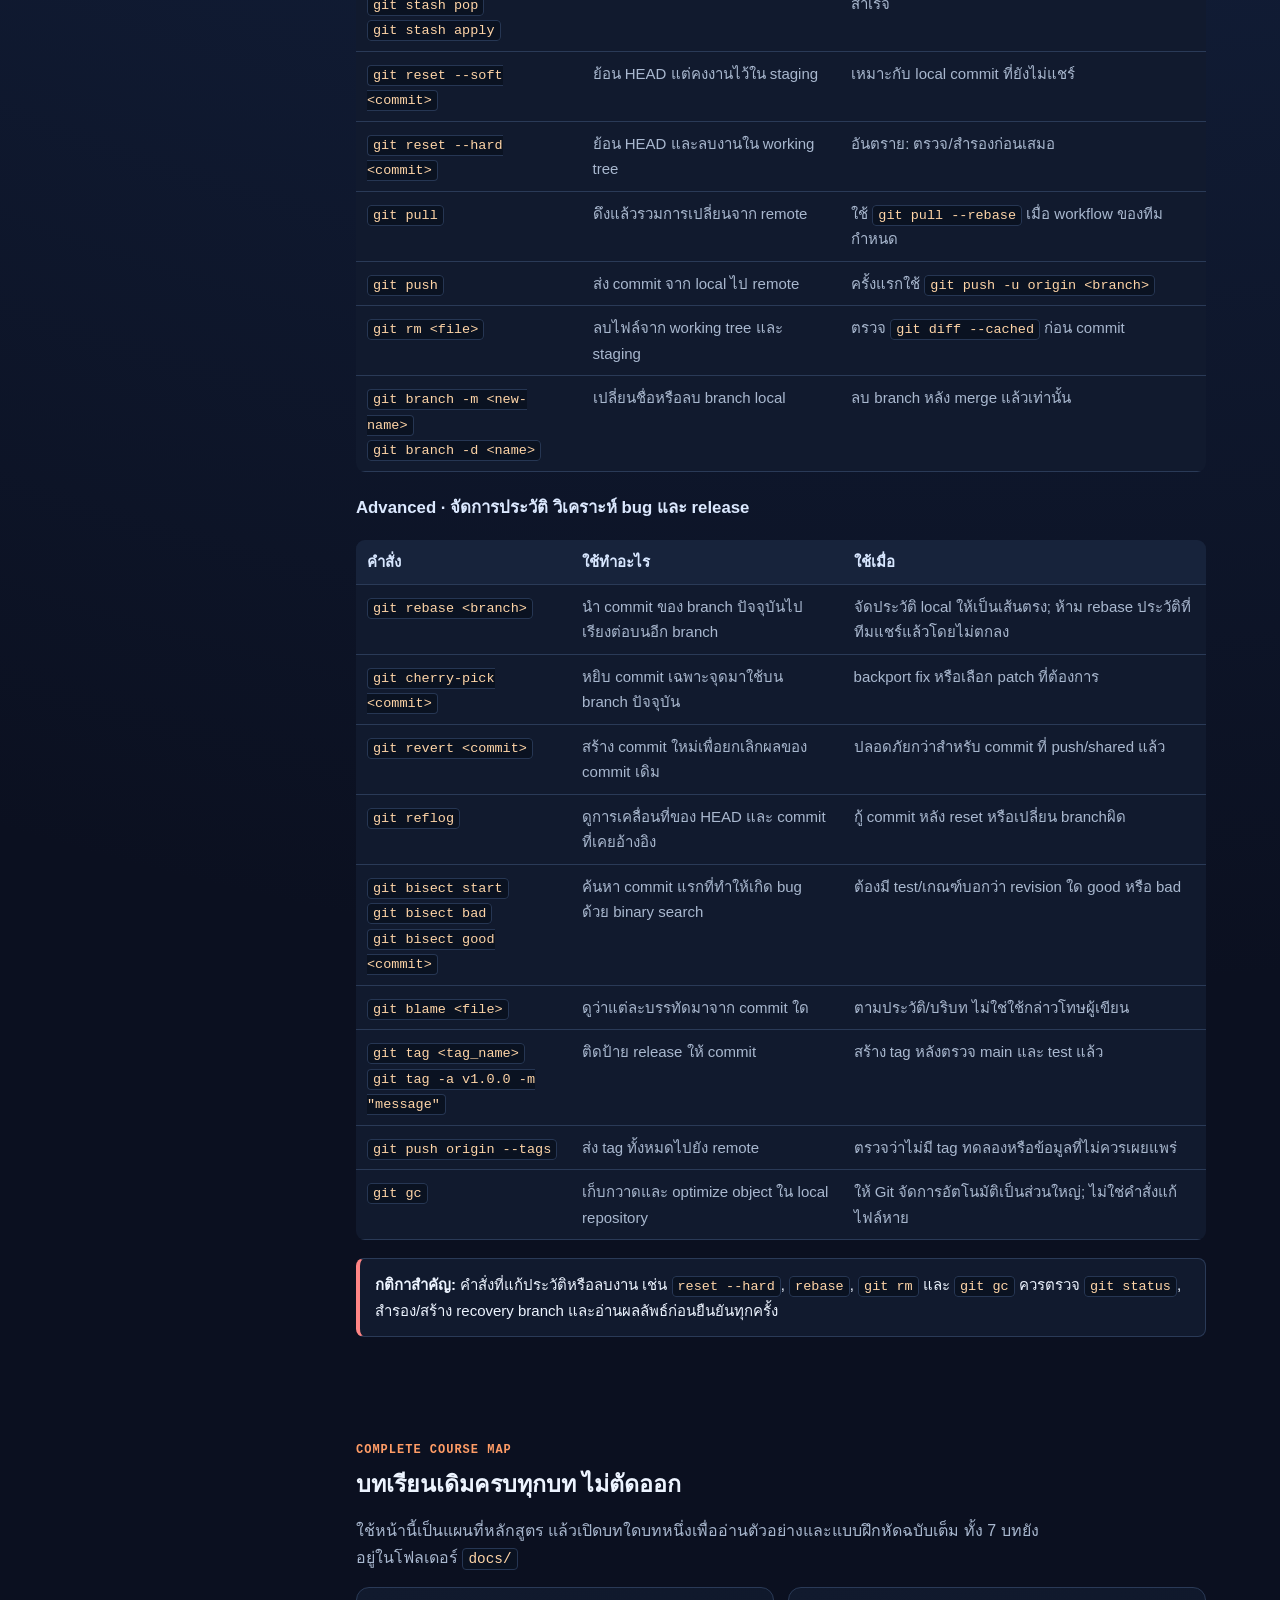
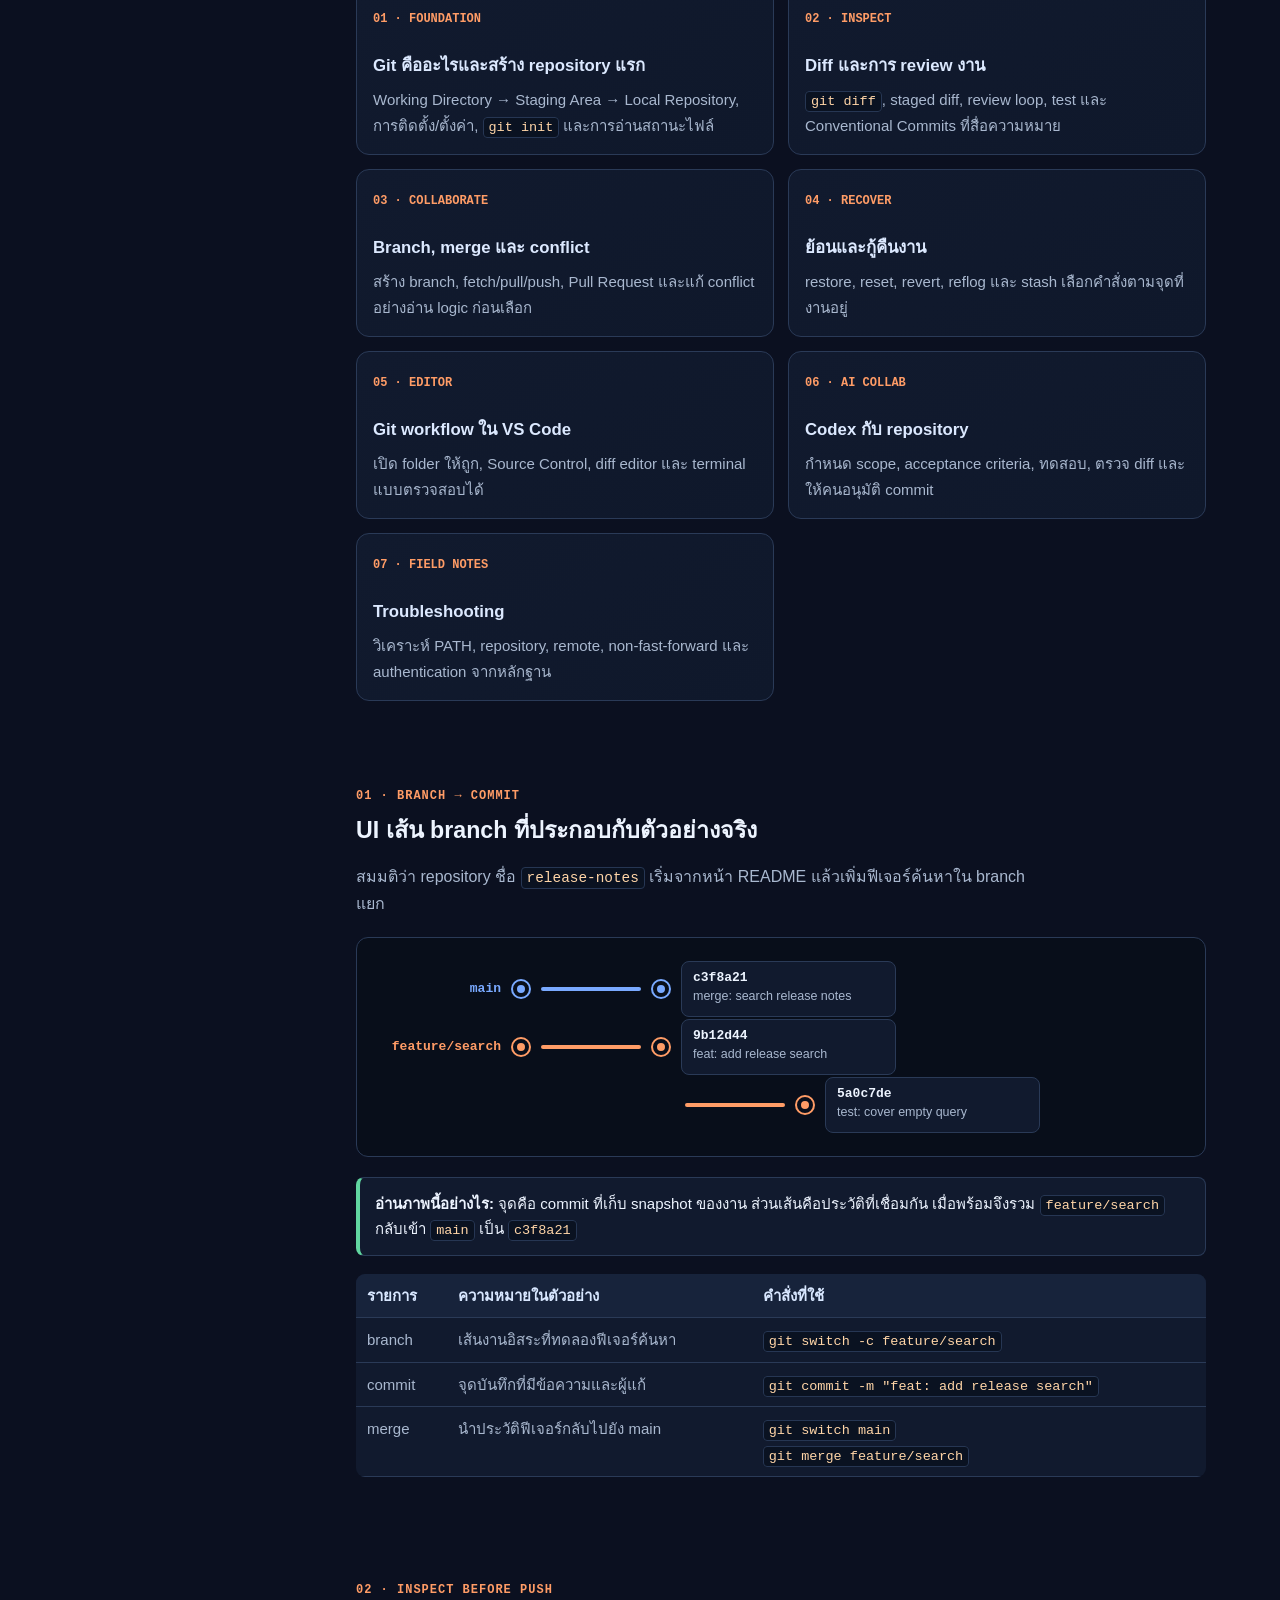
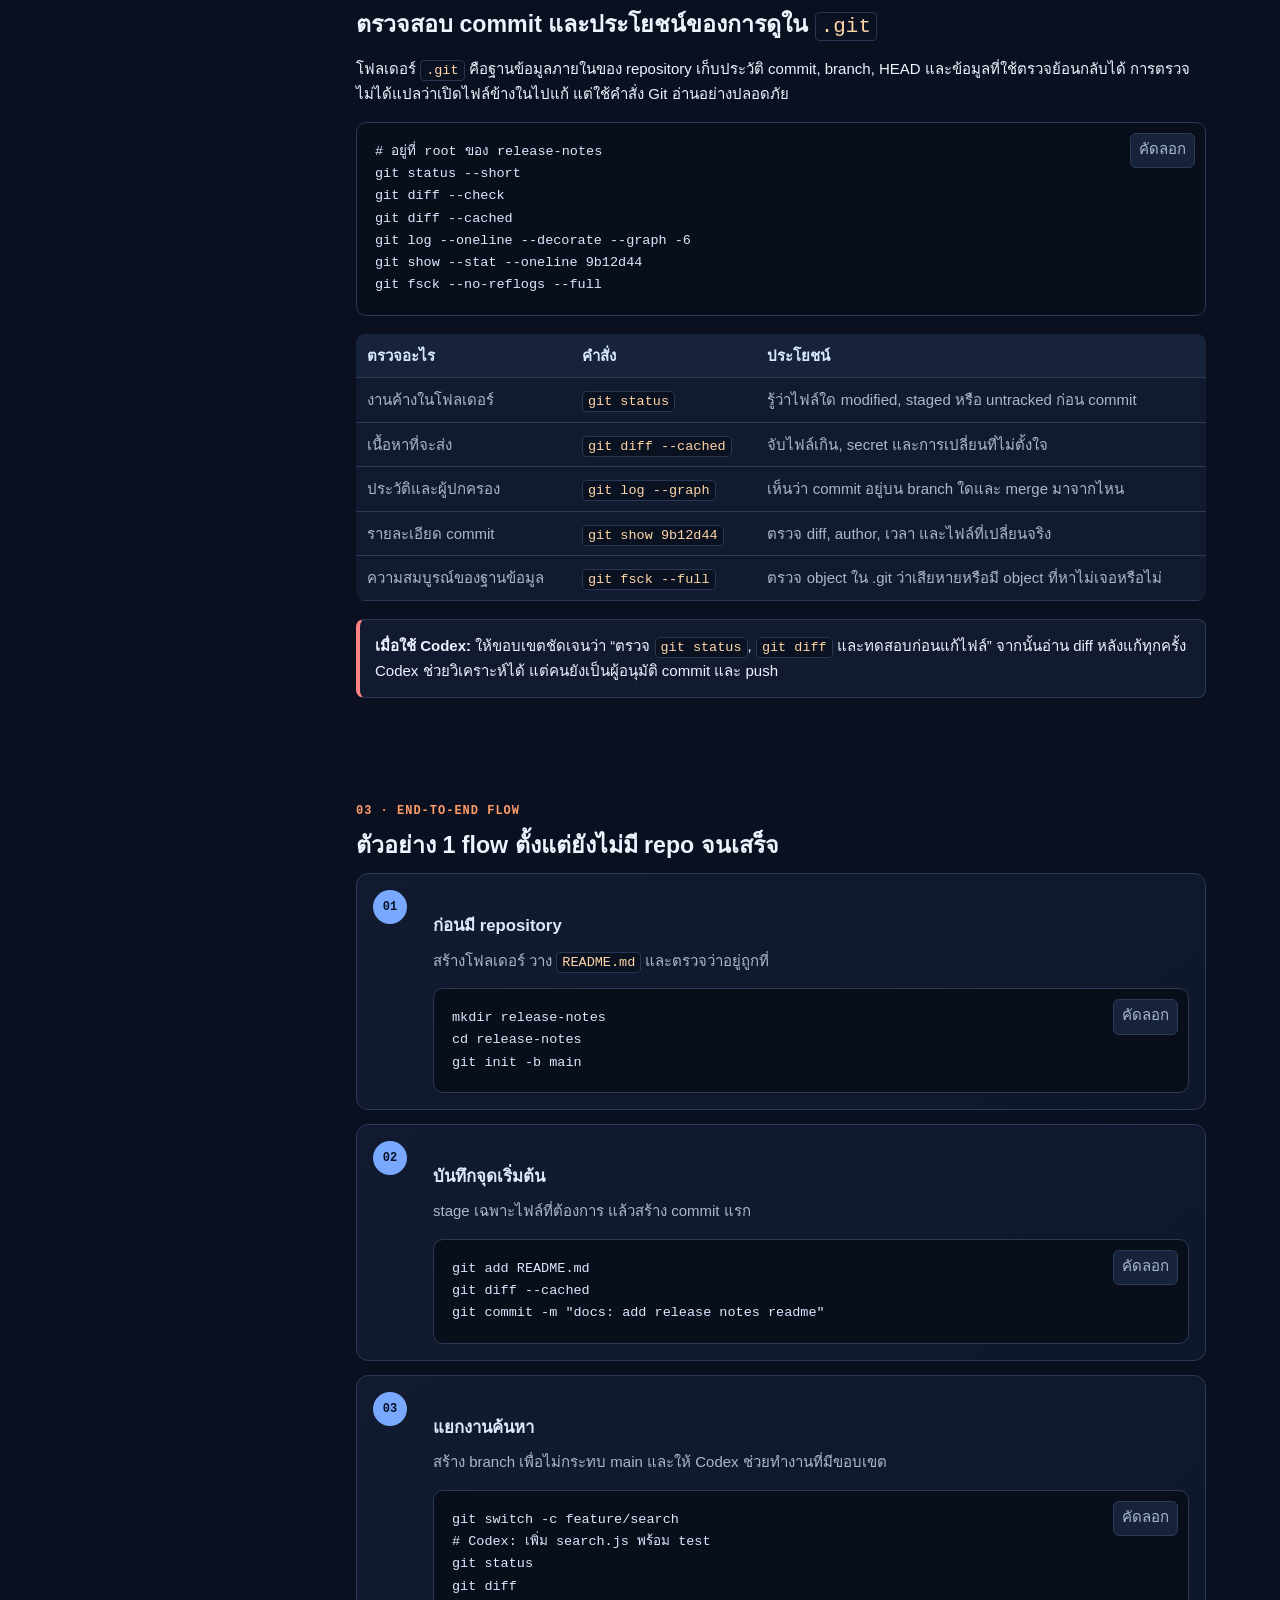
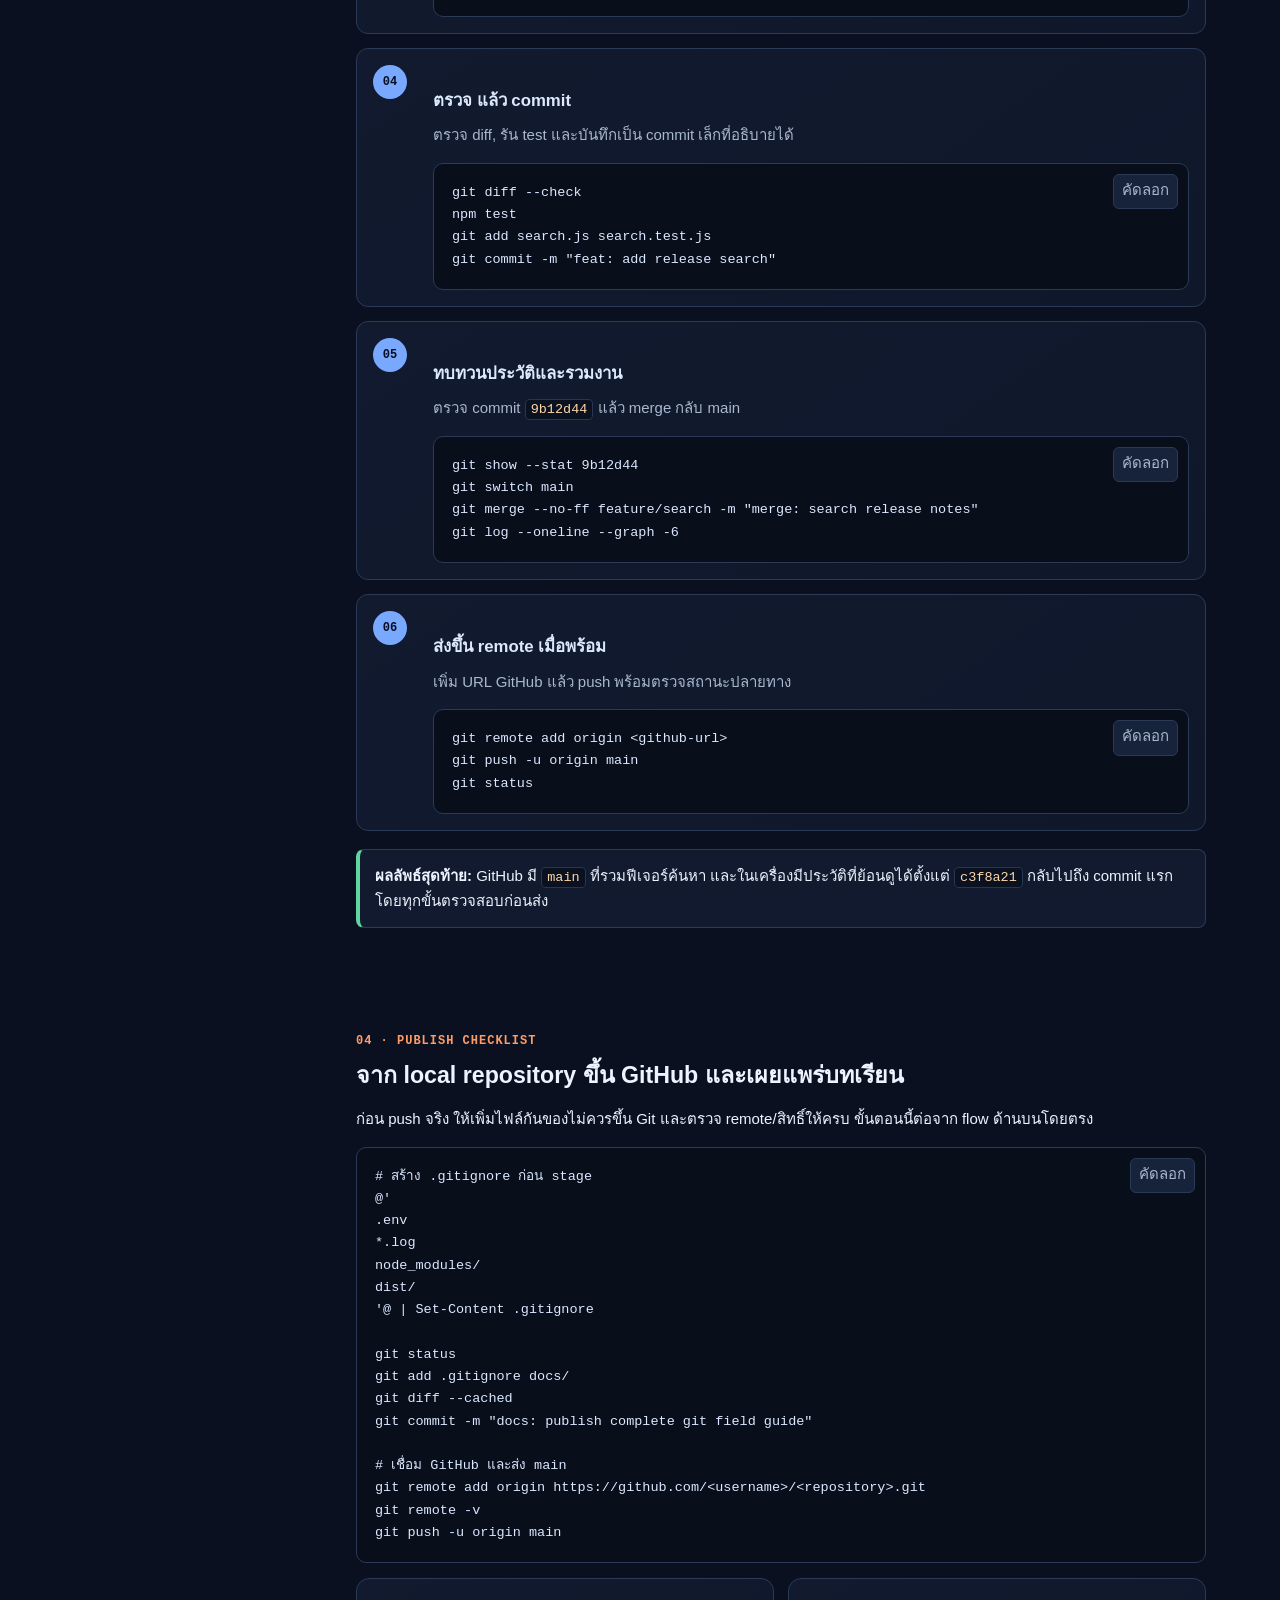
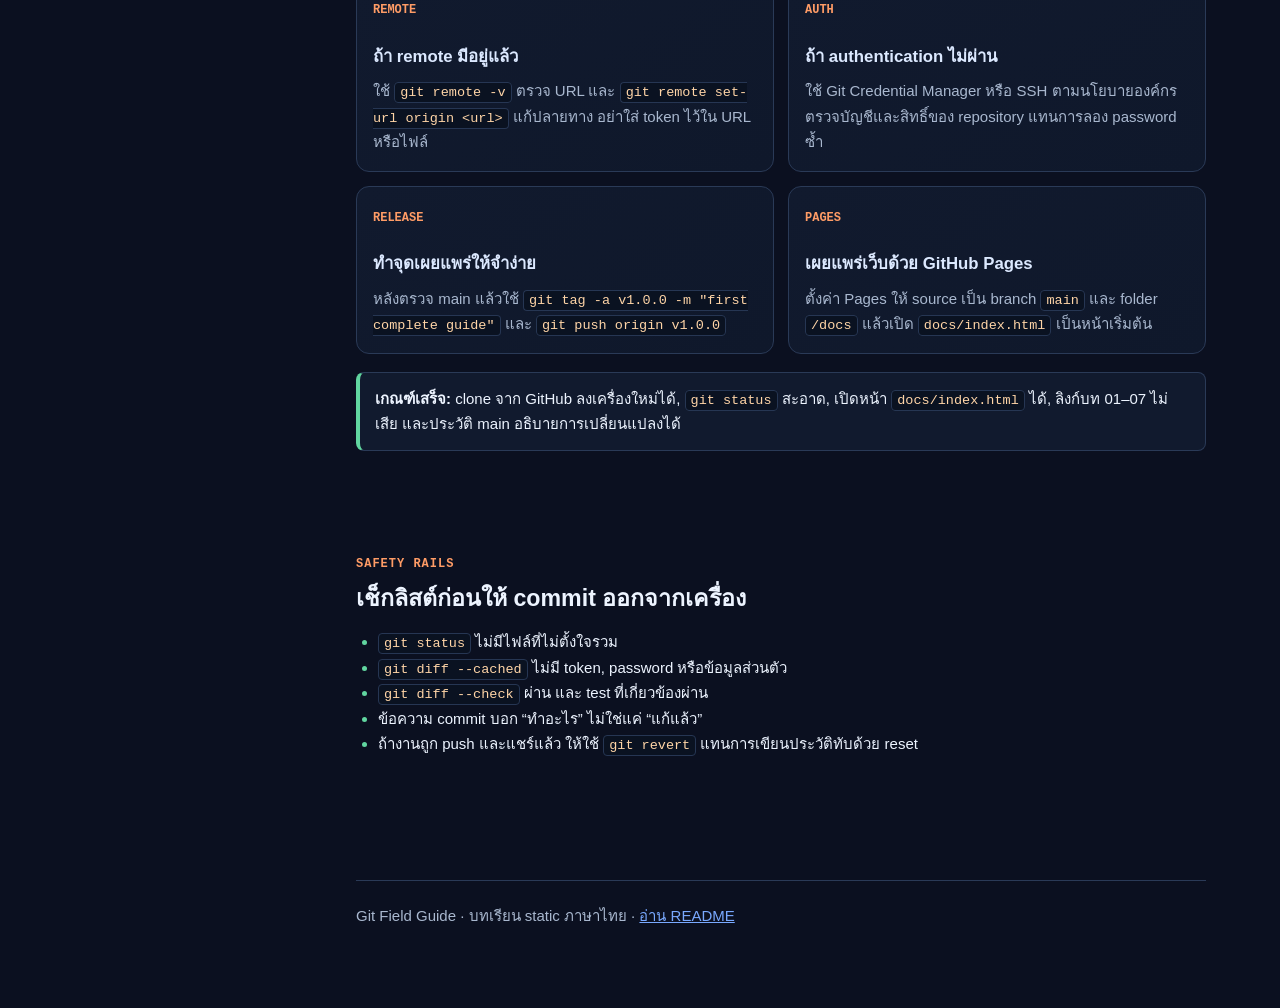
==== commit e046f896: "docs: update lesson" ====
--- a/docs/index.html
+++ b/docs/index.html
@@ -23,8 +23,8 @@
       <p class="toc-title">บทเรียนนี้</p>
       <nav>
         <a href="#start">เริ่มจากโจทย์เดียวกัน</a>
+        <a href="#commands">Command Cheat Sheet</a>
         <a href="#course">บทเรียนทั้งหมด 01–07</a>
-        <a href="#commands">Command Cheat Sheet</a>
         <a href="#graph">1. Branch → commit</a>
         <a href="#inspect">2. ตรวจ commit และ .git</a>
         <a href="#flow">3. Flow ตั้งแต่ก่อน repo</a>
--- a/docs/assets/style.css
+++ b/docs/assets/style.css
@@ -1 +1,24 @@
 :root{--bg:#0b1020;--surface:#111a2e;--surface-2:#17233b;--line:#2a3a57;--text:#edf4ff;--muted:#a9b8cf;--accent:#79a9ff;--orange:#ff9c66;--green:#61d6a0;--danger:#ff8585;--mono:"Cascadia Code","SFMono-Regular",Consolas,monospace;--sans:"Noto Sans Thai","Segoe UI",Tahoma,sans-serif}*{box-sizing:border-box}html{scroll-behavior:smooth}body{margin:0;background:radial-gradient(circle at 80% -10%,#1e3866 0,transparent 35%),var(--bg);color:var(--text);font:16px/1.75 var(--sans)}a{color:var(--accent)}a:hover{color:#c8dcff}button,input{font:inherit}.site-header{position:sticky;top:0;z-index:5;background:#0b1020e8;border-bottom:1px solid var(--line);backdrop-filter:blur(14px)}.header-inner{max-width:1180px;margin:auto;padding:14px 24px;display:flex;gap:18px;align-items:center;justify-content:space-between}.brand{color:var(--text);text-decoration:none;font-weight:800;letter-spacing:.3px}.brand span{color:var(--orange)}.header-actions{display:flex;gap:10px;align-items:center}.search{width:min(32vw,290px);background:var(--surface);border:1px solid var(--line);border-radius:9px;padding:8px 12px;color:var(--text)}.layout{max-width:1180px;margin:auto;padding:34px 24px 80px;display:grid;grid-template-columns:240px minmax(0,1fr);gap:42px}.toc{position:sticky;top:76px;align-self:start;max-height:calc(100vh - 96px);overflow:auto}.toc-title{font-size:12px;text-transform:uppercase;letter-spacing:1.6px;color:var(--muted);margin:0 0 12px}.toc a{display:block;text-decoration:none;color:var(--muted);padding:6px 10px;border-left:2px solid transparent;border-radius:0 6px 6px 0}.toc a:hover,.toc a.active{color:var(--text);background:var(--surface);border-color:var(--accent)}main{min-width:0}.hero{padding:40px 0 28px}.kicker{color:var(--orange);font:700 13px var(--mono);letter-spacing:1px;text-transform:uppercase}.hero h1{font-size:clamp(2rem,5vw,4rem);line-height:1.15;letter-spacing:-1px;margin:12px 0}.lead{font-size:1.15rem;color:var(--muted);max-width:760px}.actions{display:flex;flex-wrap:wrap;gap:10px;margin-top:24px}.button{display:inline-block;border:1px solid var(--line);border-radius:9px;padding:9px 14px;color:var(--text);text-decoration:none;background:var(--surface)}.button.primary{background:var(--accent);color:#071022;border-color:var(--accent);font-weight:800}.section{margin:46px 0;scroll-margin-top:92px}.section h2{font-size:1.8rem;line-height:1.3;margin:0 0 12px}.section h3{font-size:1.2rem;margin:26px 0 8px;color:#dce9ff}.eyebrow{color:var(--orange);font:700 12px var(--mono);letter-spacing:1px}.grid{display:grid;grid-template-columns:repeat(2,minmax(0,1fr));gap:14px}.card{display:block;color:var(--text);text-decoration:none;background:linear-gradient(145deg,var(--surface),#0f182b);border:1px solid var(--line);border-radius:13px;padding:20px;transition:.2s transform,.2s border-color}.card:hover{transform:translateY(-3px);border-color:var(--accent)}.card h3{margin:5px 0 6px}.card p{color:var(--muted);margin:0}.card .number{color:var(--orange);font:700 12px var(--mono)}.callout{border:1px solid var(--line);border-left:4px solid var(--accent);background:var(--surface);border-radius:8px;padding:16px 18px;margin:18px 0}.callout.warn{border-left-color:var(--danger)}.callout.good{border-left-color:var(--green)}code{font:0.9em var(--mono);color:#ffd5a7;background:#0a1221;border:1px solid #263653;border-radius:4px;padding:2px 5px}pre{position:relative;overflow:auto;background:#080e1a;border:1px solid var(--line);border-radius:10px;padding:18px;margin:15px 0;color:#dbe8ff}pre code{display:block;border:0;padding:0;background:none;color:inherit;line-height:1.65}.copy{position:absolute;right:10px;top:10px;background:var(--surface-2);color:var(--muted);border:1px solid var(--line);border-radius:6px;padding:4px 8px;cursor:pointer}.copy:hover{color:var(--text);border-color:var(--accent)}table{width:100%;border-collapse:collapse;margin:18px 0;background:var(--surface);border-radius:9px;overflow:hidden}th,td{text-align:left;padding:11px 13px;border-bottom:1px solid var(--line);vertical-align:top}th{color:#d8e7ff;background:var(--surface-2)}td{color:var(--muted)}.checklist{padding-left:22px}.checklist li::marker{color:var(--green)}.footer{border-top:1px solid var(--line);color:var(--muted);padding-top:22px;margin-top:70px}.top{position:fixed;right:22px;bottom:20px;display:none;background:var(--accent);color:#071022;border:0;border-radius:50%;width:42px;height:42px;font-weight:800;cursor:pointer}.top.show{display:block}.branch-map{background:#080e1a;border:1px solid var(--line);border-radius:12px;padding:22px 18px;margin:20px 0;overflow:auto}.branch-row{display:flex;align-items:center;gap:12px;min-width:620px;min-height:58px}.branch-label{width:126px;font:700 13px var(--mono);color:var(--muted);text-align:right}.main-label{color:var(--accent)}.feature-label{color:var(--orange)}.node{width:16px;height:16px;border-radius:50%;border:4px solid #080e1a;box-shadow:0 0 0 2px currentColor;flex:0 0 auto}.base,.merged{color:var(--accent);background:var(--accent)}.fork,.feature-node{color:var(--orange);background:var(--orange)}.line{height:4px;border-radius:4px;flex:0 0 100px;background:var(--accent)}.feature-line{background:var(--orange)}.feature-line.short{margin-left:172px}.commit-card{display:flex;flex-direction:column;gap:1px;min-width:215px;padding:8px 11px;border:1px solid var(--line);border-radius:8px;background:var(--surface)}.commit-card b{font:700 13px var(--mono);color:var(--text)}.commit-card small{color:var(--muted)}.flow-list{display:grid;gap:14px}.flow-step{display:grid;grid-template-columns:46px 1fr;gap:14px;padding:16px;border:1px solid var(--line);border-radius:12px;background:linear-gradient(145deg,var(--surface),#0f182b)}.flow-step>span{display:grid;place-items:center;width:34px;height:34px;border-radius:50%;background:var(--accent);color:#071022;font:700 12px var(--mono)}.flow-step h3{margin:0 0 4px}.flow-step p{margin:0;color:var(--muted)}.flow-step pre{margin-bottom:0}.flow-step pre code{white-space:pre-wrap}@media(max-width:820px){.layout{display:block;padding:18px 16px 60px}.toc{position:static;max-height:none;margin:8px 0 24px;padding:12px;background:var(--surface);border:1px solid var(--line);border-radius:9px}.toc nav{display:flex;flex-wrap:wrap;gap:4px}.toc a{font-size:.9rem;padding:4px 7px;border-left:0;border-bottom:2px solid transparent}.grid{grid-template-columns:1fr}.header-inner{padding:11px 16px}.search{width:42vw}.hero{padding-top:24px}.flow-step{grid-template-columns:1fr}.branch-row{min-width:580px}}@media print{body{background:#fff;color:#111}.site-header,.toc,.actions,.top,.copy{display:none!important}.layout{display:block;max-width:none;padding:0}.section{break-inside:avoid}pre,table,.card,.branch-map,.flow-step{border:1px solid #bbb;background:#fafafa;color:#111}a{color:#111;text-decoration:none}.muted,td{color:#333}}
+
+/* Homepage rhythm: compact type scale and requested navigation order. */
+body{font-size:15px;line-height:1.7}
+main{display:flex;flex-direction:column}
+main>.hero{order:0}
+main>#commands{order:1}
+main>#course{order:2}
+main>#graph{order:3}
+main>#inspect{order:4}
+main>#flow{order:5}
+main>#publish{order:6}
+main>#safety{order:7}
+main>.footer{order:8}
+.hero{padding:32px 0 24px}
+.hero h1{font-size:clamp(1.8rem,3.6vw,3.2rem);line-height:1.18;letter-spacing:-.5px}
+.lead{font-size:1rem;max-width:700px}
+.section{margin:38px 0}
+.section h2{font-size:1.45rem;line-height:1.35}
+.section h3{font-size:1.05rem;margin:22px 0 7px}
+.card{padding:16px}
+.callout{padding:13px 15px}
+th,td{padding:9px 11px}
+@media(max-width:820px){.hero h1{font-size:clamp(1.8rem,8vw,2.5rem)}.section h2{font-size:1.3rem}.lead{font-size:.98rem}}
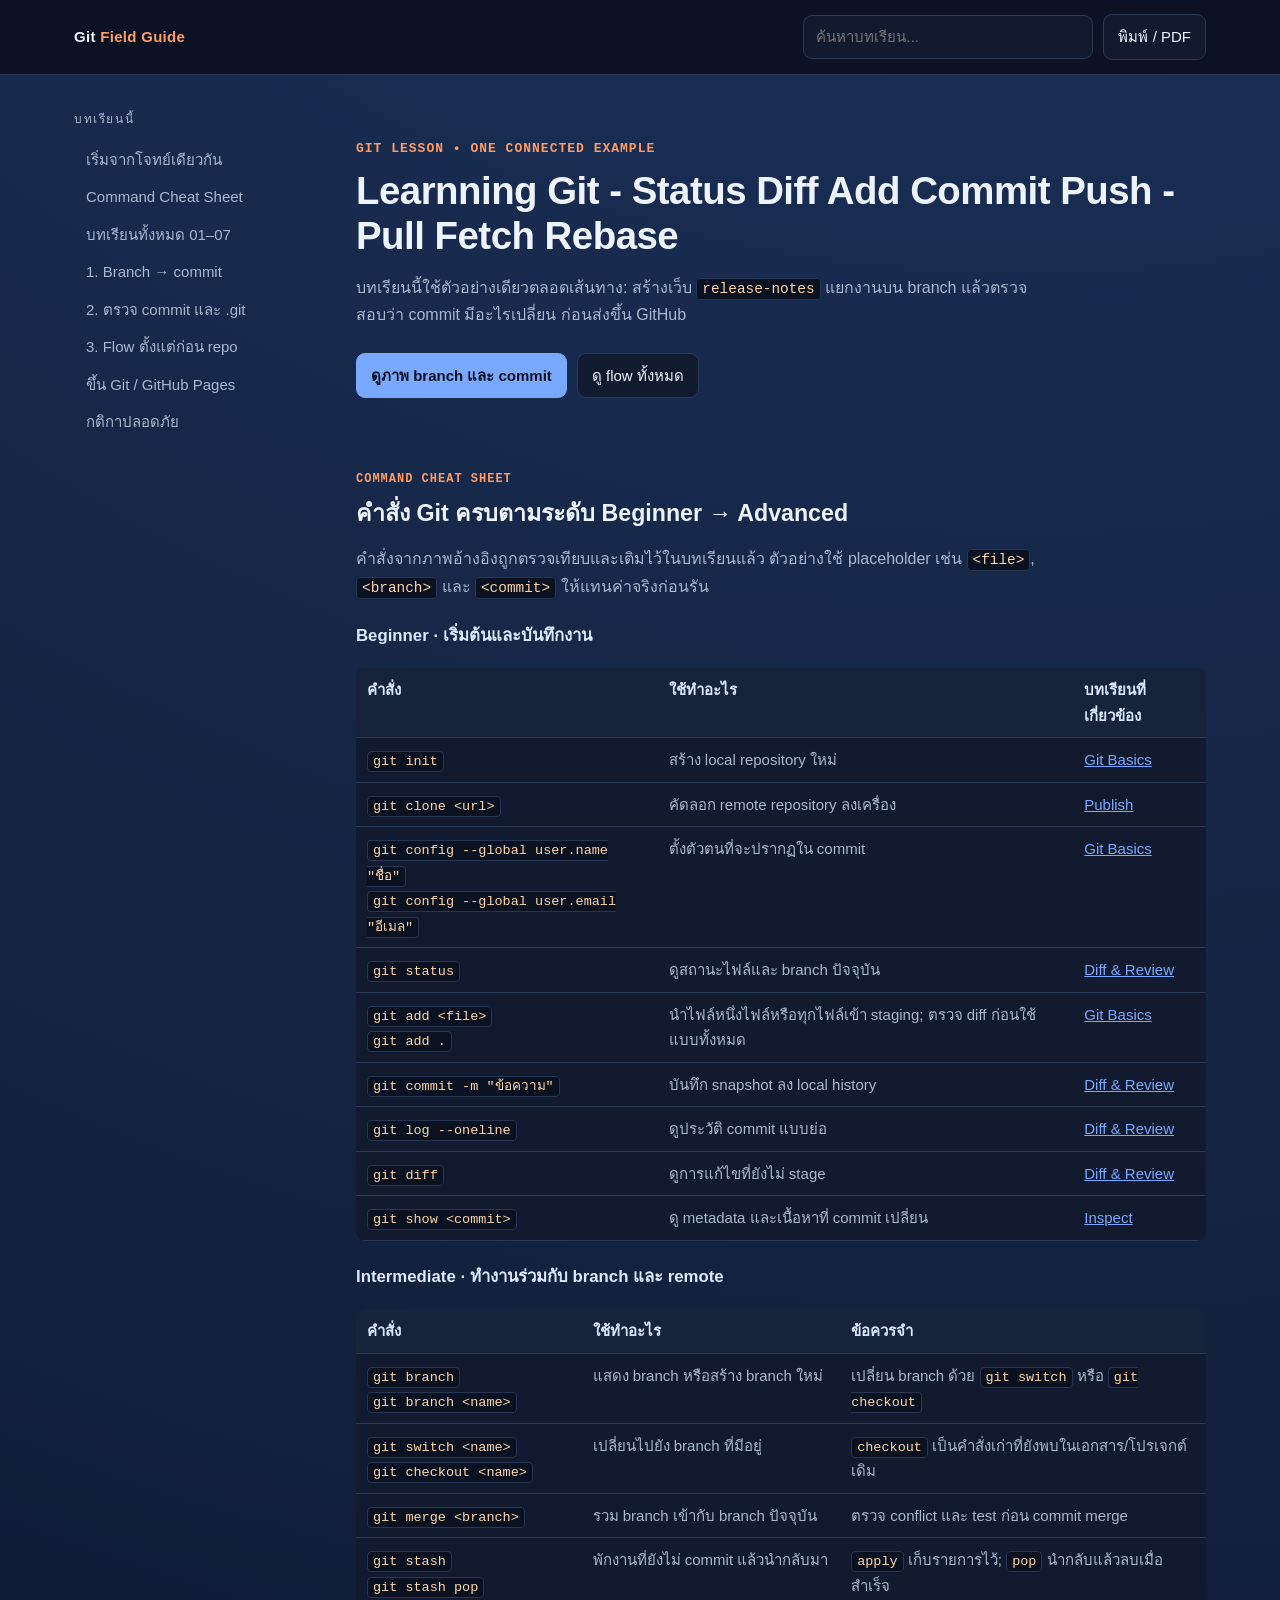
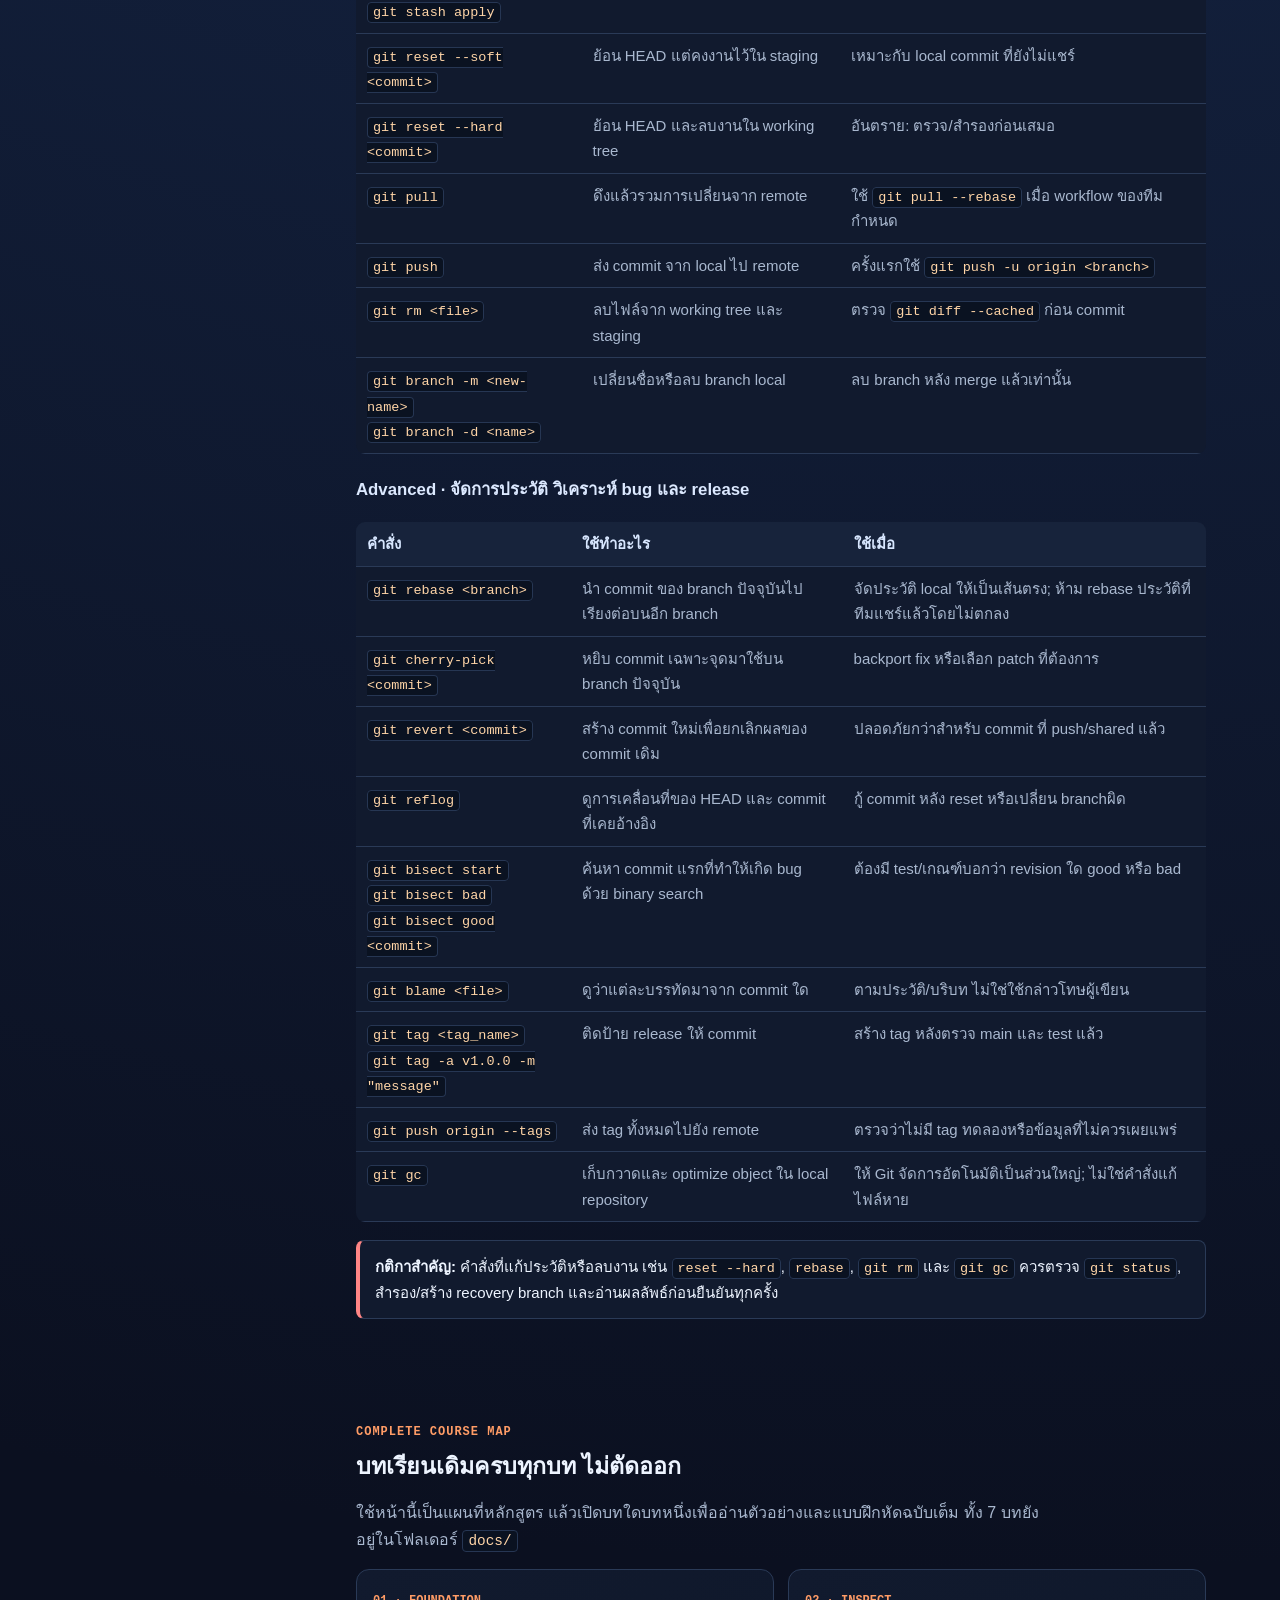
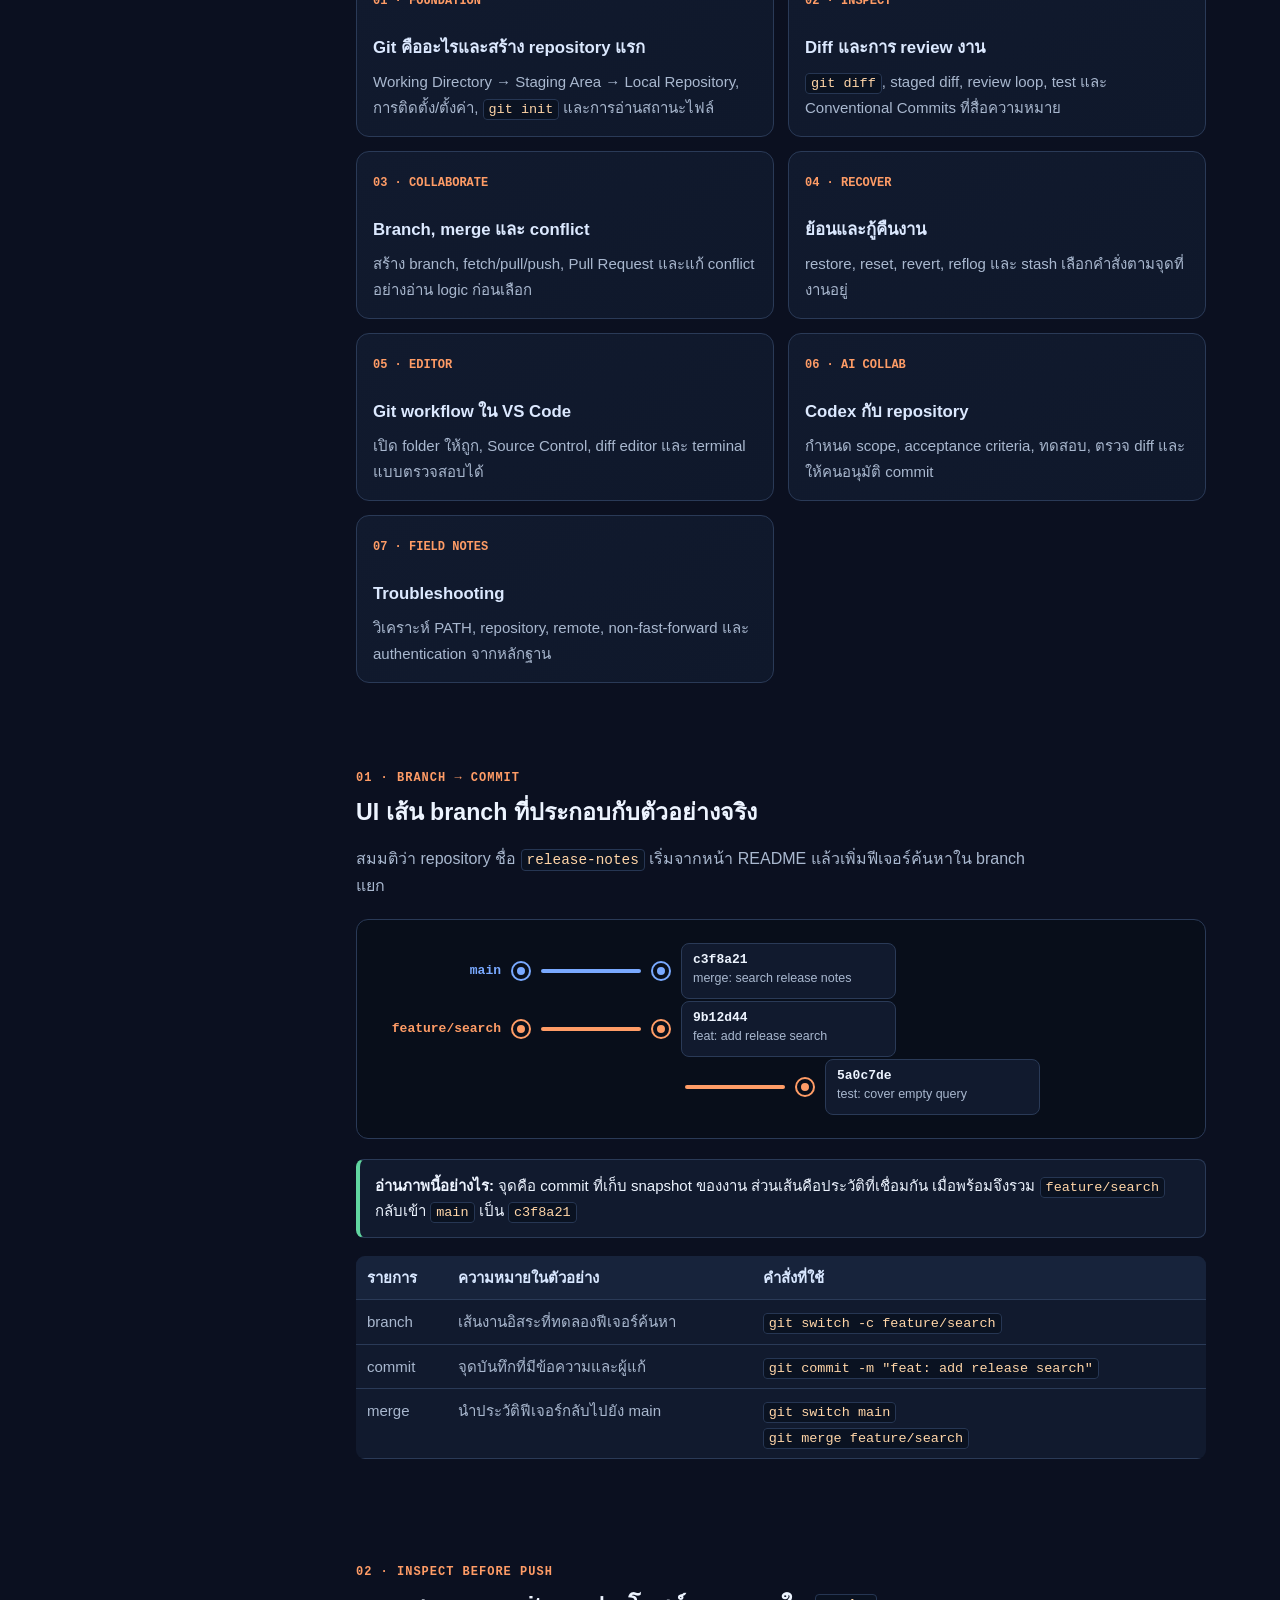
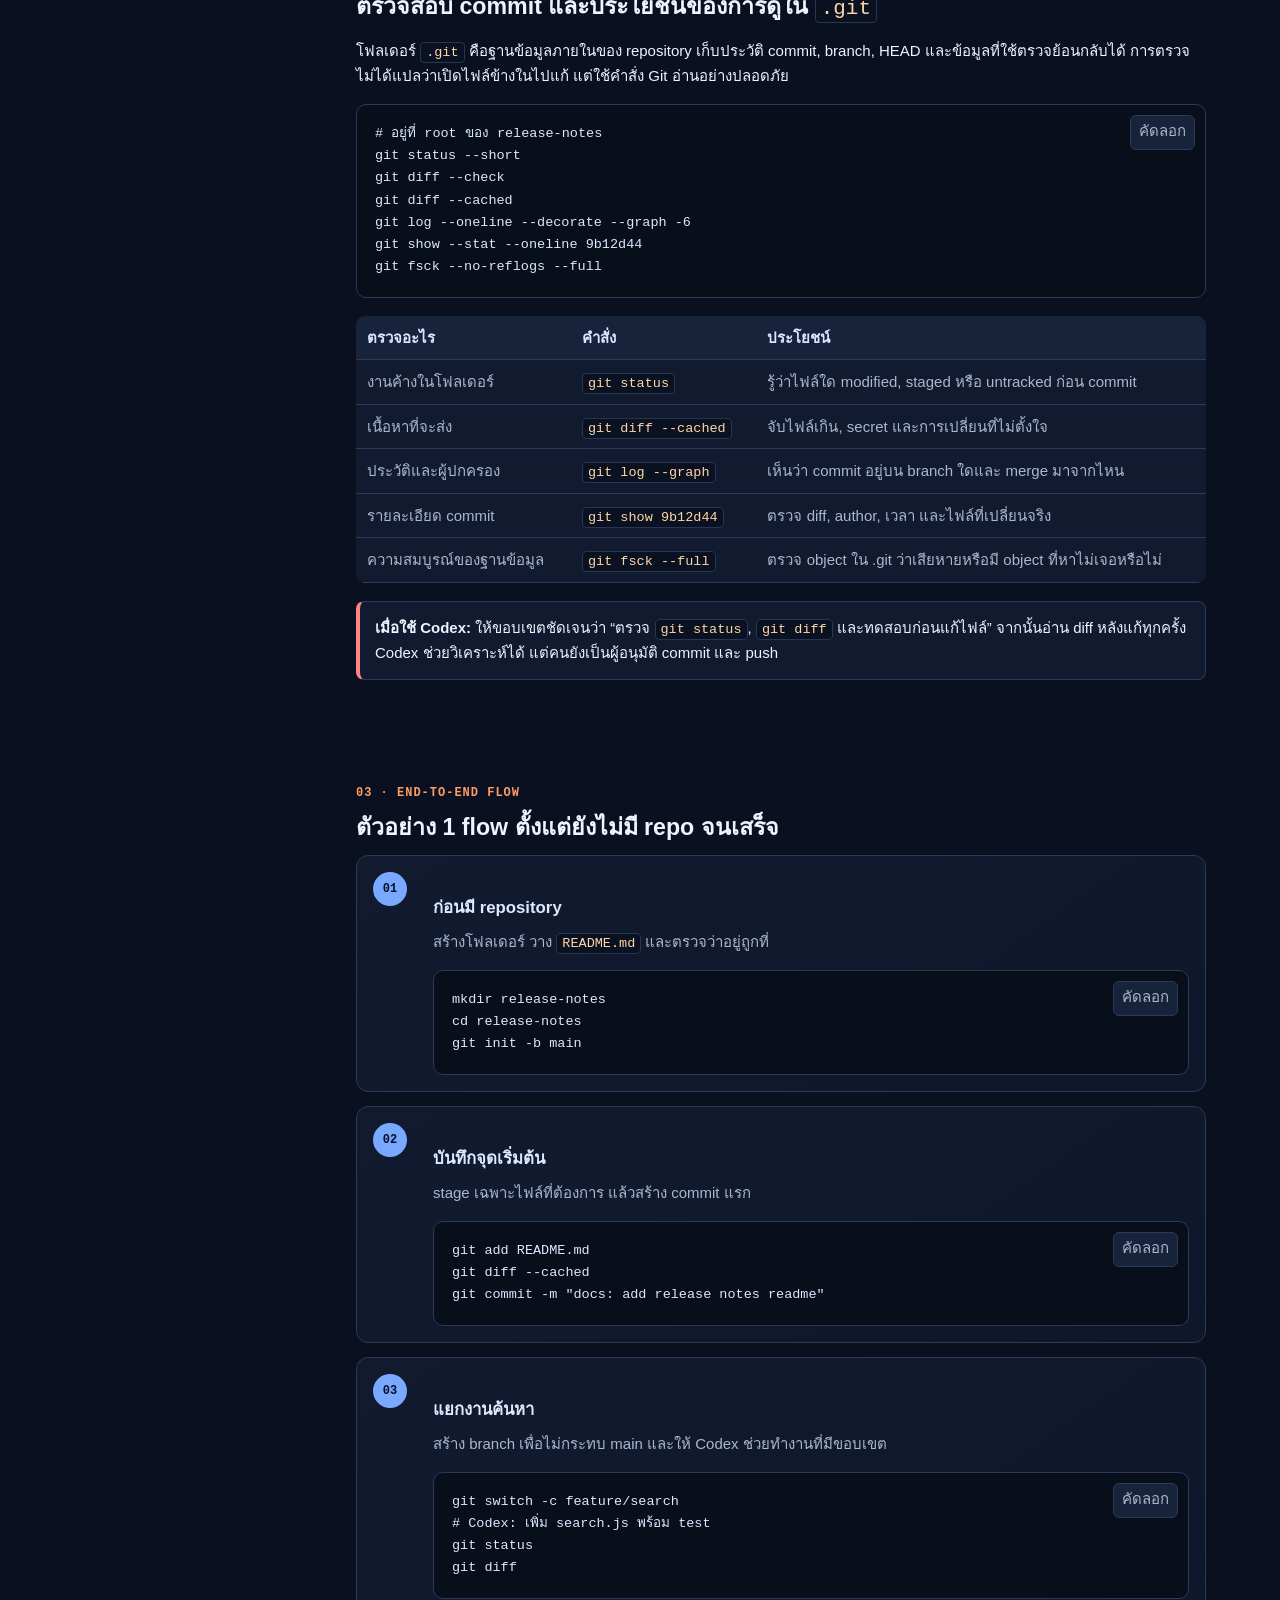
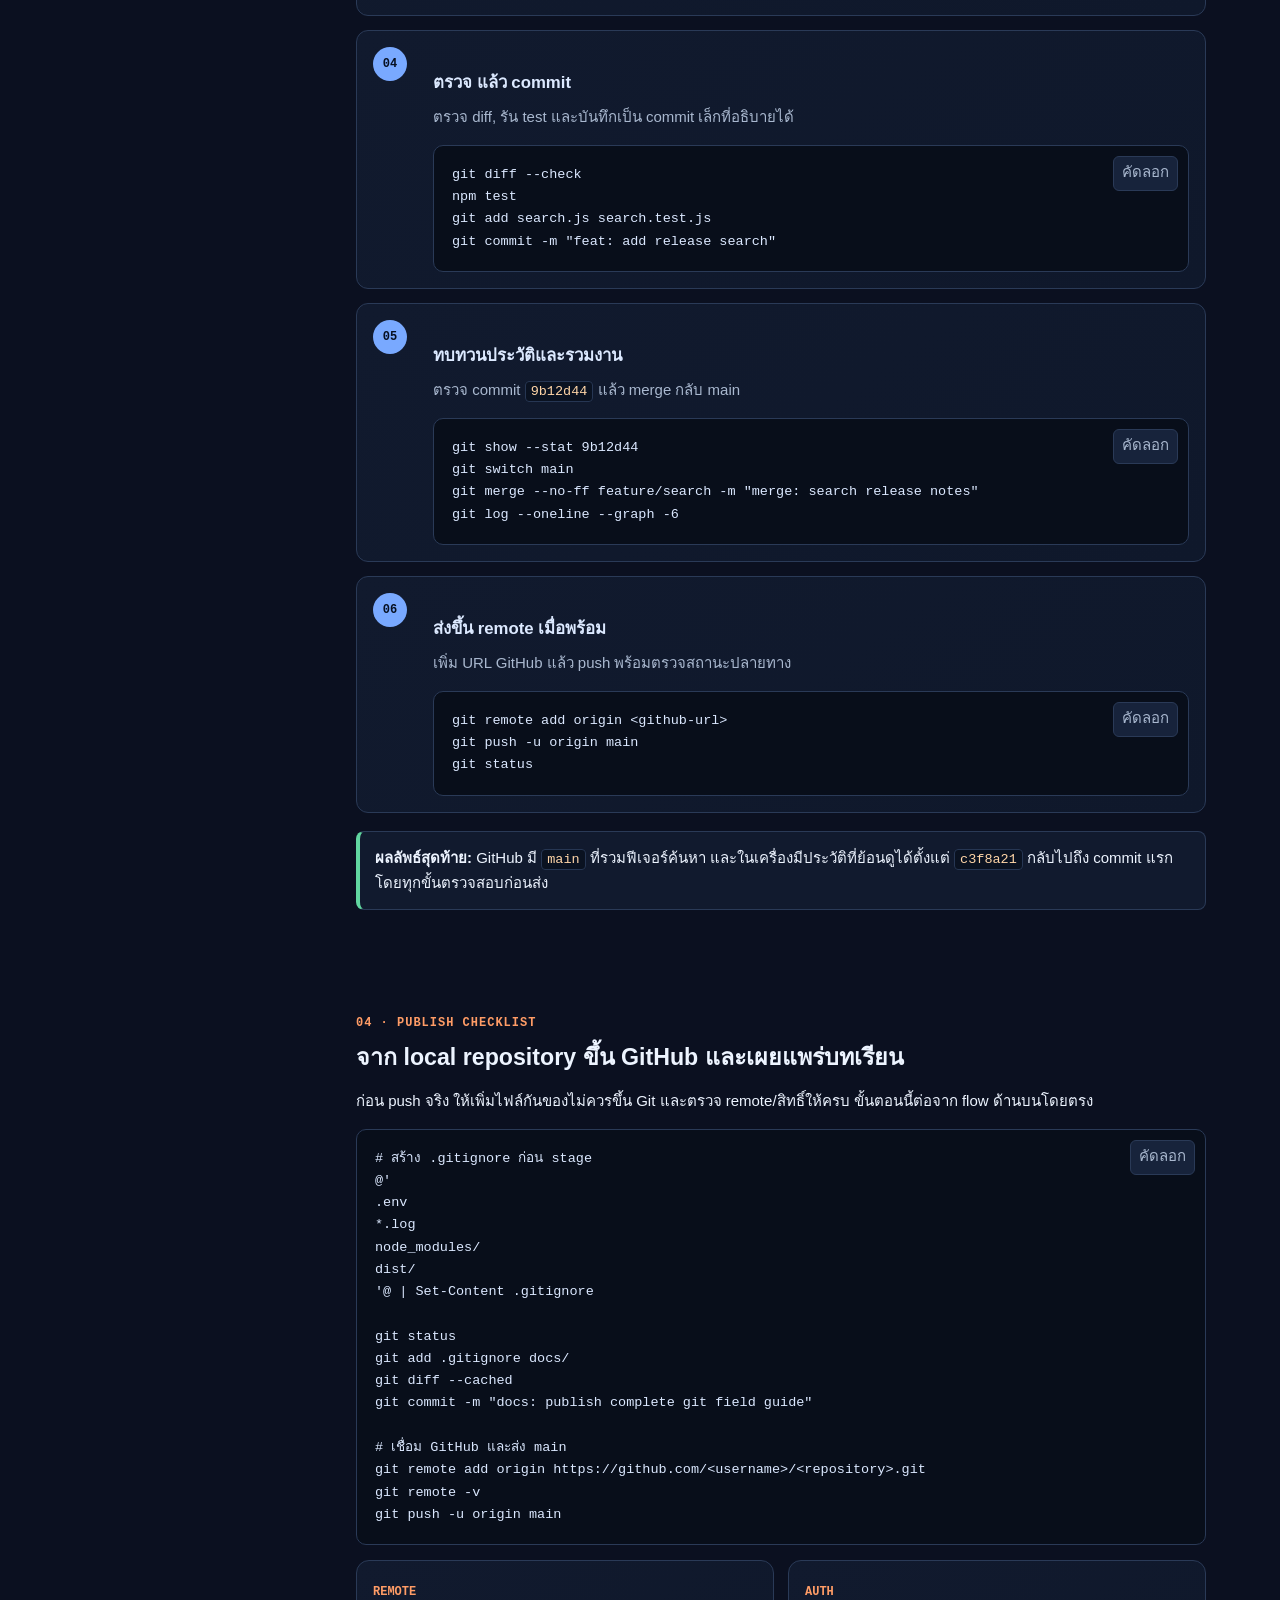
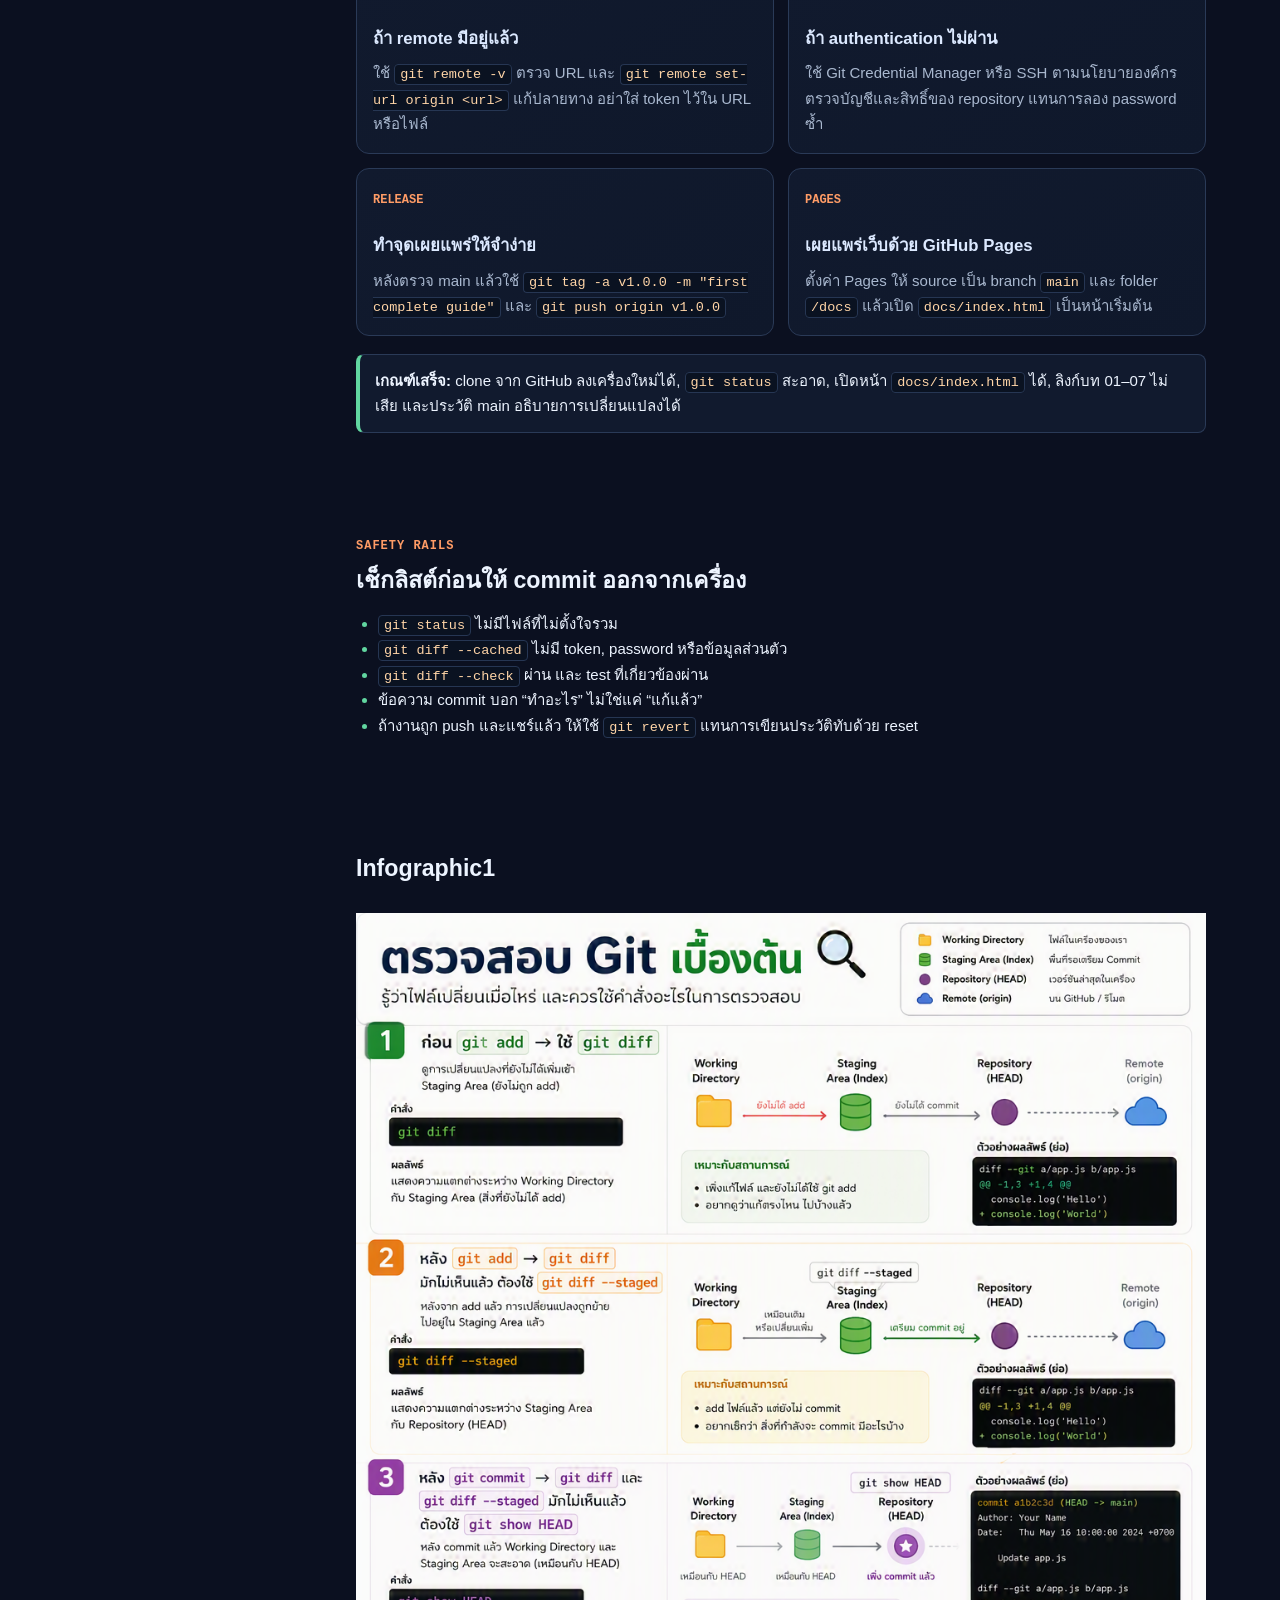
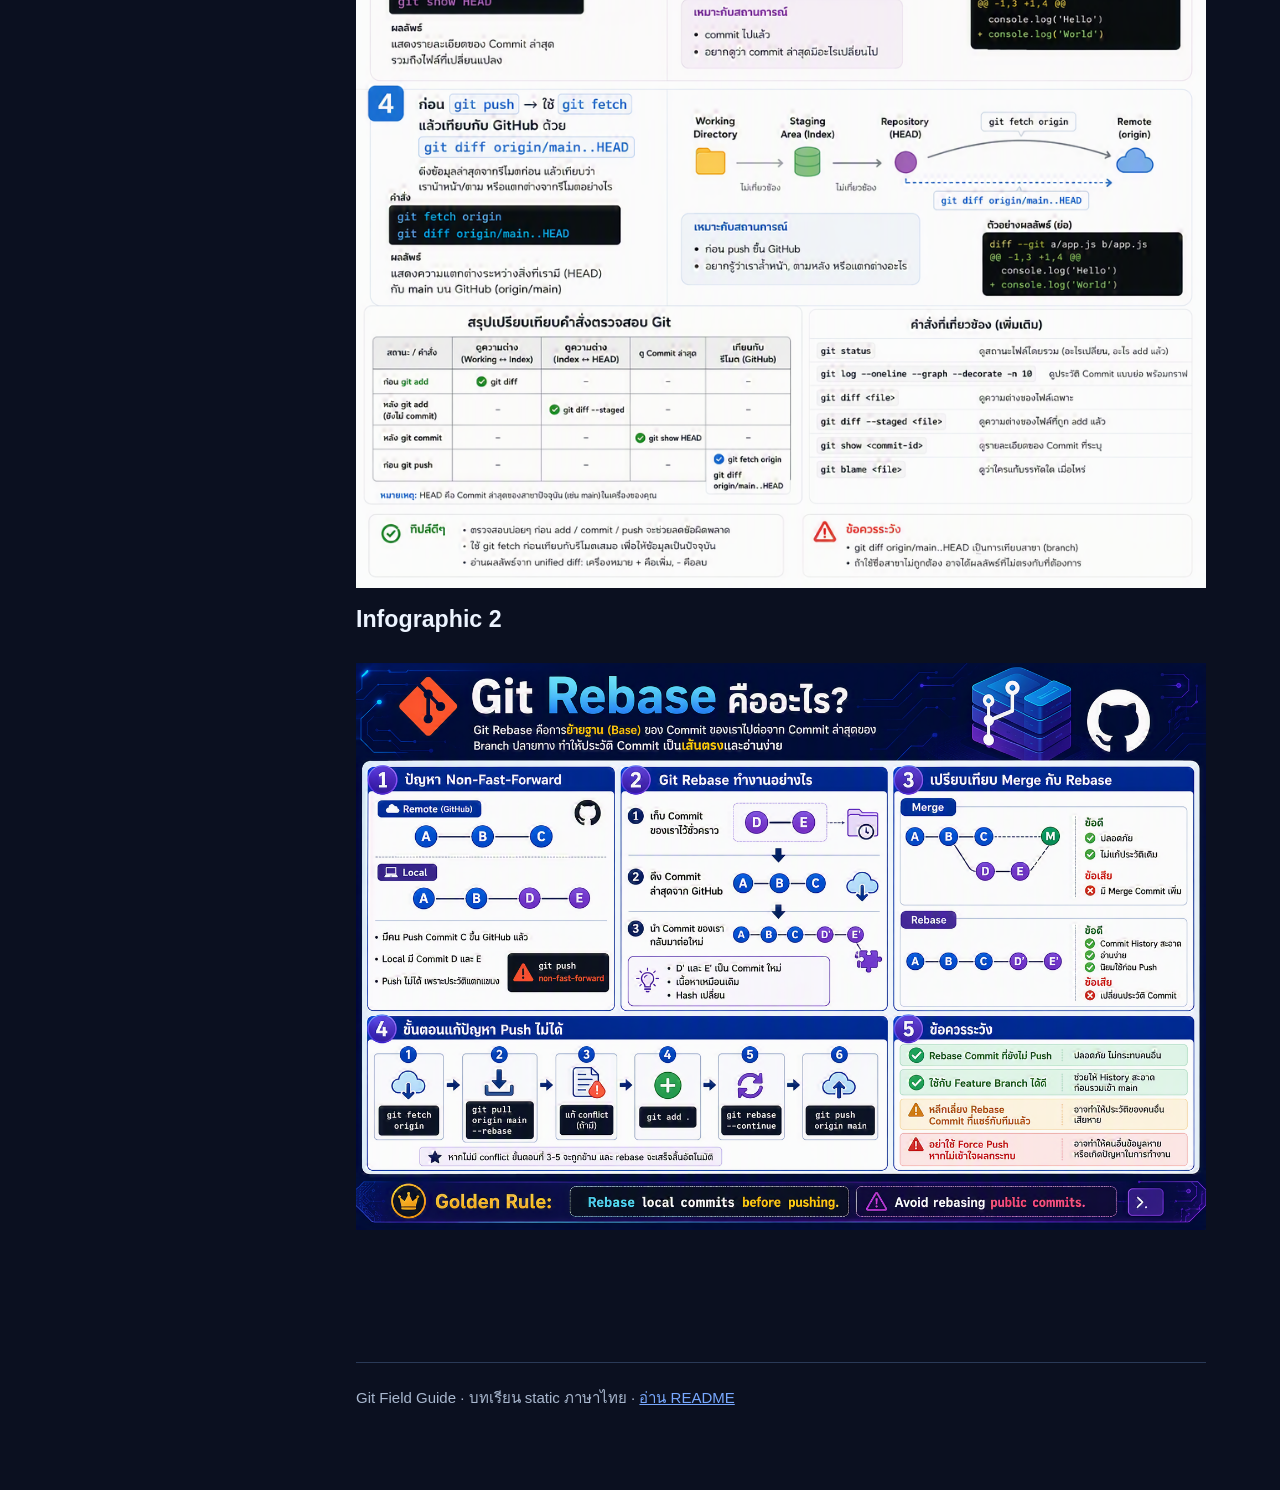
==== commit 21b2d5b0: "Update Git lesson and infographics" ====
--- a/docs/index.html
+++ b/docs/index.html
@@ -36,7 +36,7 @@
     <main>
       <section class="hero" id="start">
         <div class="kicker">Git lesson • one connected example</div>
-        <h1>จากโฟลเดอร์ว่าง<br>สู่ commit ที่ตรวจสอบได้</h1>
+        <h1>Learnning Git - Status Diff Add Commit Push - Pull Fetch Rebase</h1>
         <p class="lead">บทเรียนนี้ใช้ตัวอย่างเดียวตลอดเส้นทาง: สร้างเว็บ <code>release-notes</code> แยกงานบน branch แล้วตรวจสอบว่า commit มีอะไรเปลี่ยน ก่อนส่งขึ้น GitHub</p>
         <div class="actions">
           <a class="button primary" href="#graph">ดูภาพ branch และ commit</a>
@@ -94,6 +94,7 @@
             <tr><td><code>git gc</code></td><td>เก็บกวาดและ optimize object ใน local repository</td><td>ให้ Git จัดการอัตโนมัติเป็นส่วนใหญ่; ไม่ใช่คำสั่งแก้ไฟล์หาย</td></tr>
           </tbody>
         </table>
+
         <div class="callout warn"><strong>กติกาสำคัญ:</strong> คำสั่งที่แก้ประวัติหรือลบงาน เช่น <code>reset --hard</code>, <code>rebase</code>, <code>git rm</code> และ <code>git gc</code> ควรตรวจ <code>git status</code>, สำรอง/สร้าง recovery branch และอ่านผลลัพธ์ก่อนยืนยันทุกครั้ง</div>
       </section>
 
@@ -229,6 +230,23 @@
         </ul>
       </section>
 
+      <section class="section" id="infographics">
+        <div style="margin:1.5rem 0; display:grid; gap:1rem;">
+          <h2>Infographic1</h2>
+          <figure style="margin:0;">
+            <img src="./images/git-diff-infographic-2026-07-19.png"
+                 alt="Infographic ตรวจ Git Diff"
+                 style="max-width:100%; height:auto; display:block;">
+          </figure>
+           <h2>Infographic 2</h2>
+          <figure style="margin:0;">
+            <img src="./images/git-rebase-infographic-2026-07-19.png"
+                 alt="Infographic Git Rebase"
+                 style="max-width:100%; height:auto; display:block;">
+          </figure>
+        </div>
+      </section>
+
       <footer class="footer">Git Field Guide · บทเรียน static ภาษาไทย · <a href="../README.md">อ่าน README</a></footer>
     </main>
   </div>
--- a/docs/assets/style.css
+++ b/docs/assets/style.css
@@ -11,9 +11,10 @@
 main>#flow{order:5}
 main>#publish{order:6}
 main>#safety{order:7}
-main>.footer{order:8}
+main>#infographics{order:8}
+main>.footer{order:9}
 .hero{padding:32px 0 24px}
-.hero h1{font-size:clamp(1.8rem,3.6vw,3.2rem);line-height:1.18;letter-spacing:-.5px}
+.hero h1{font-size:clamp(1.5rem,3vw,2.5rem);line-height:1.18;letter-spacing:-.5px}
 .lead{font-size:1rem;max-width:700px}
 .section{margin:38px 0}
 .section h2{font-size:1.45rem;line-height:1.35}
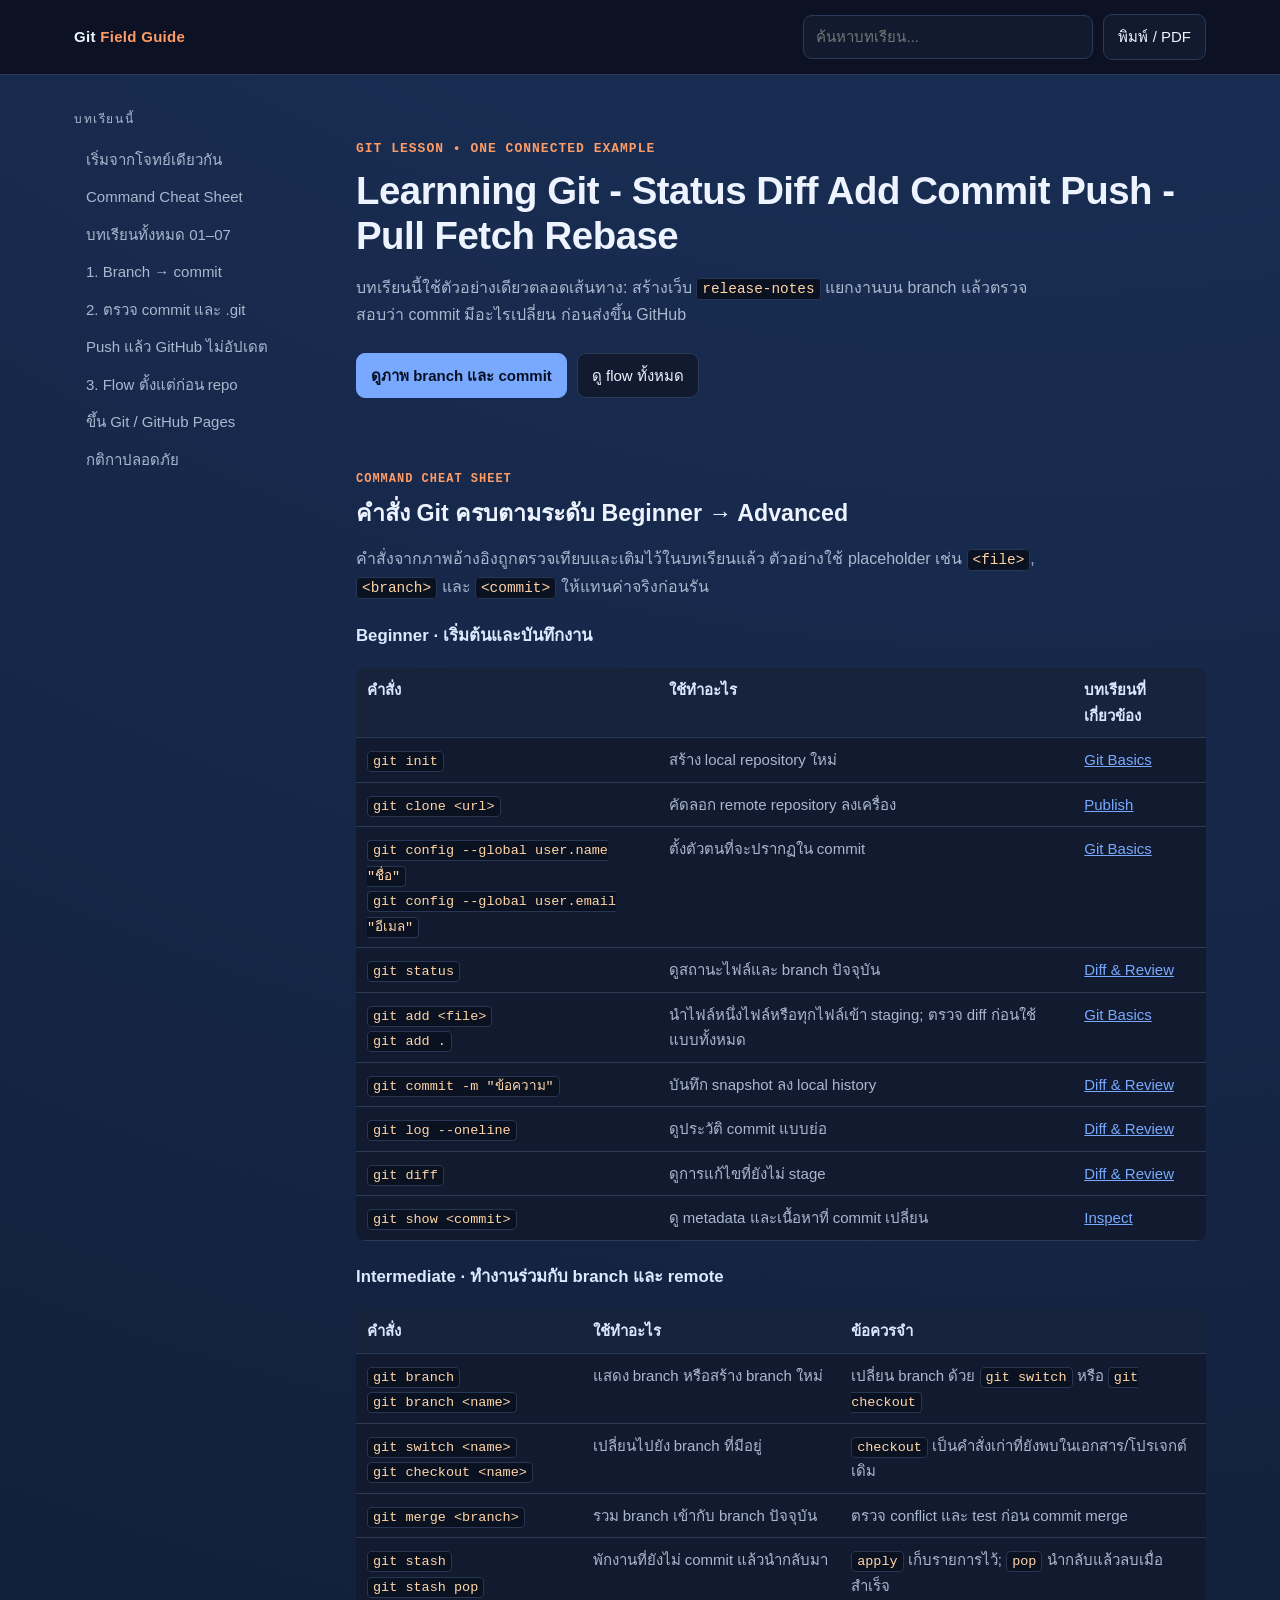
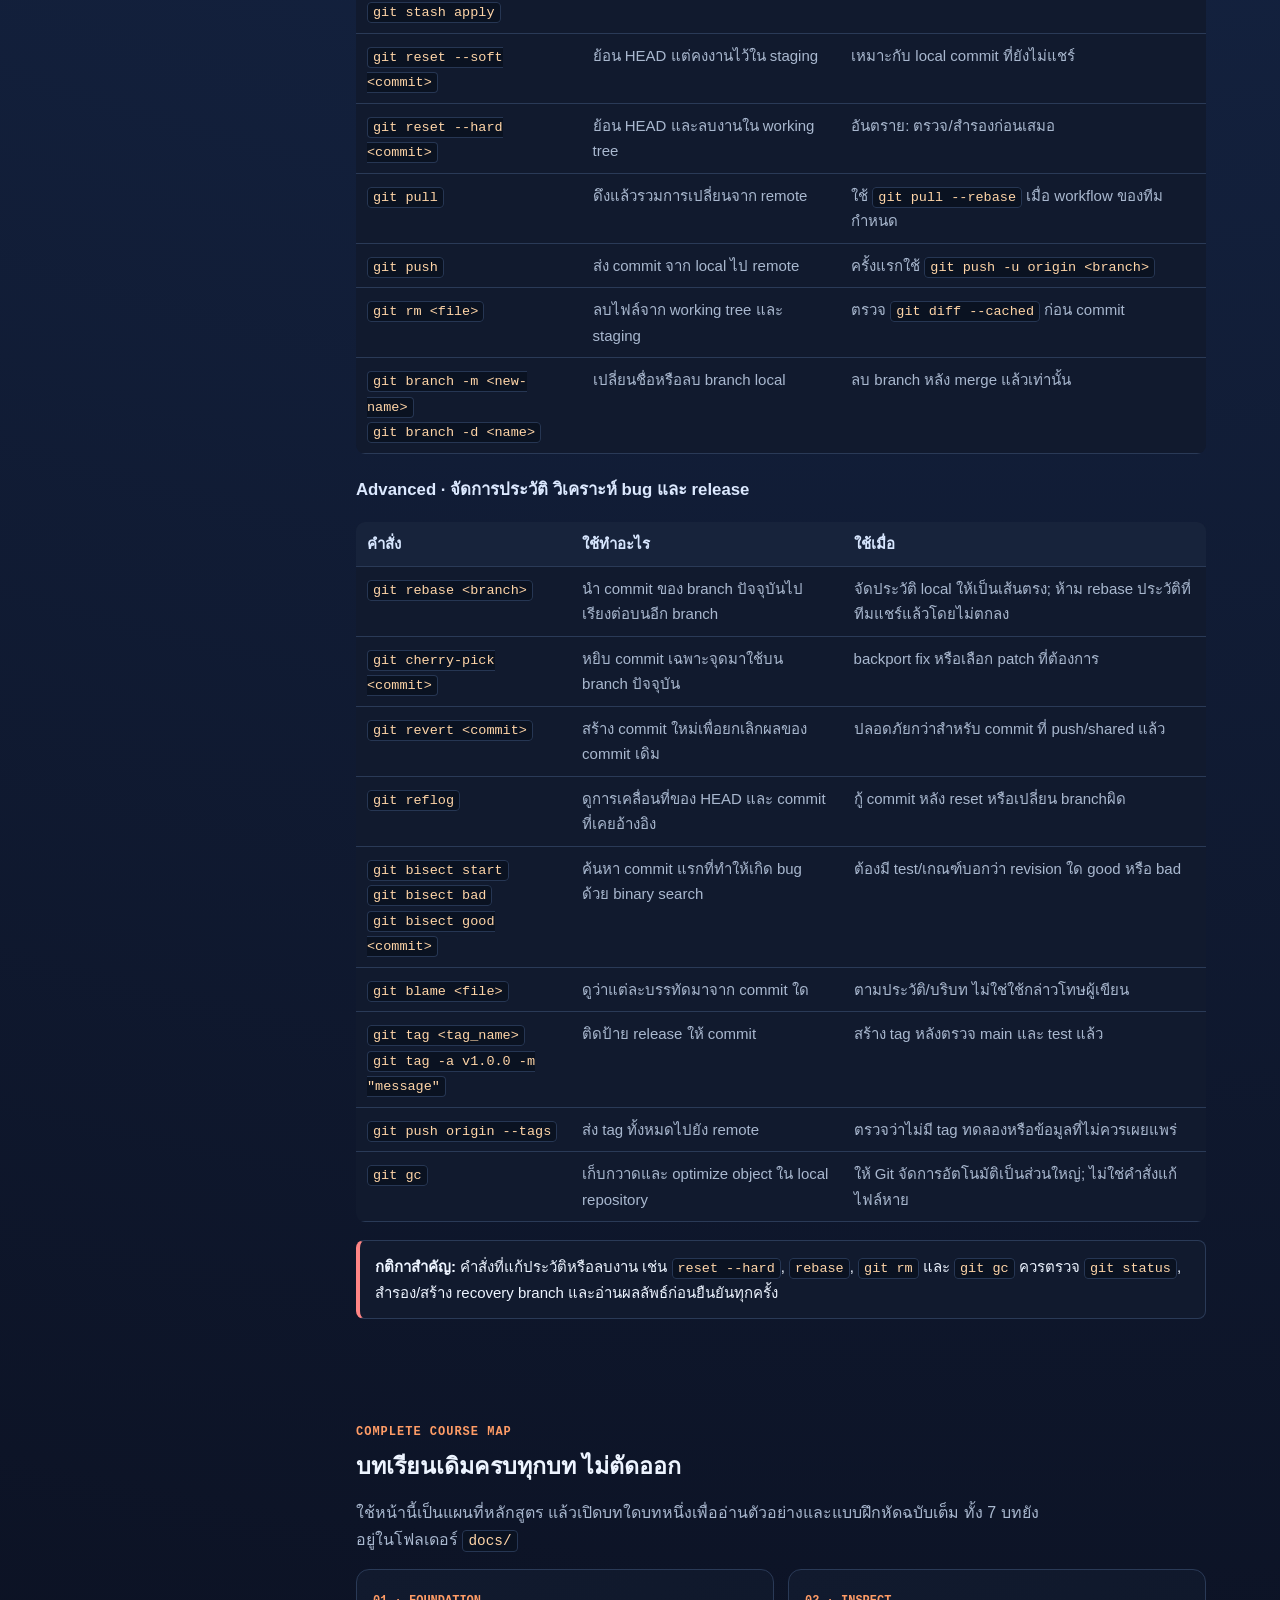
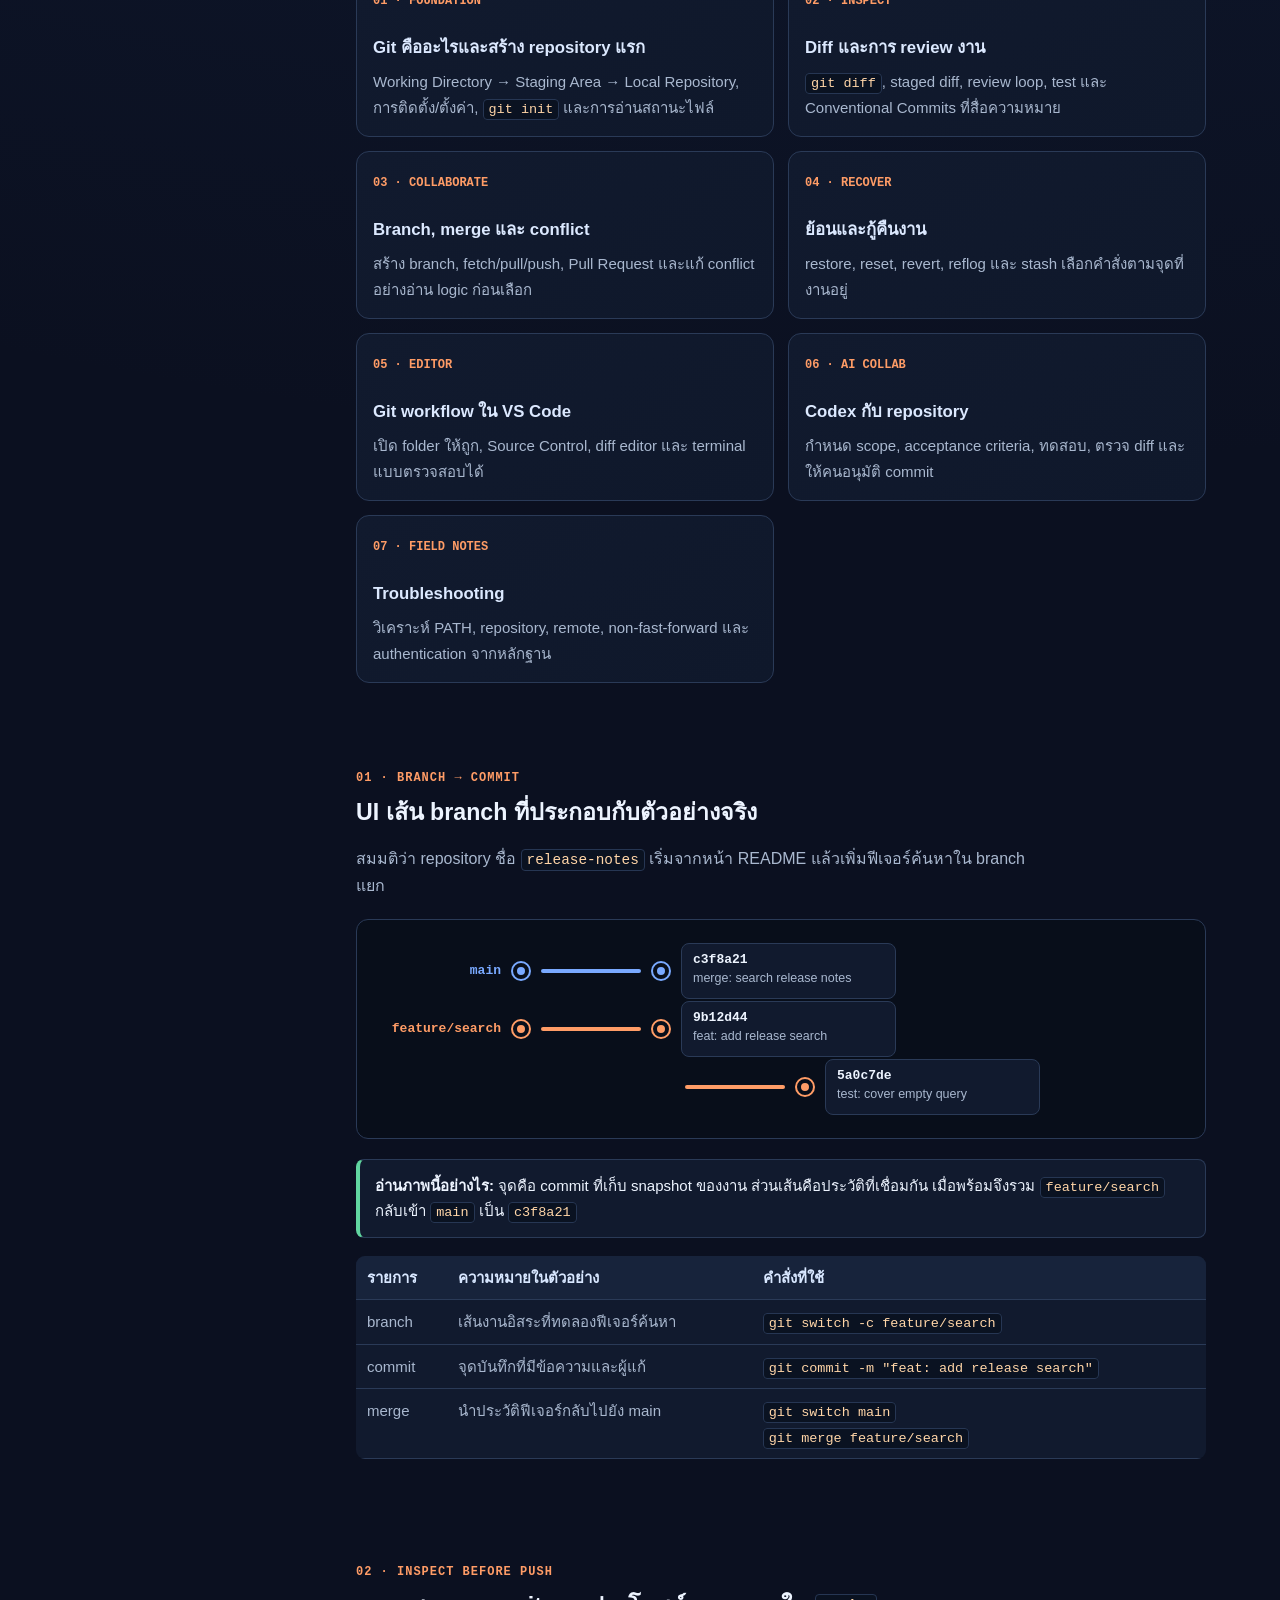
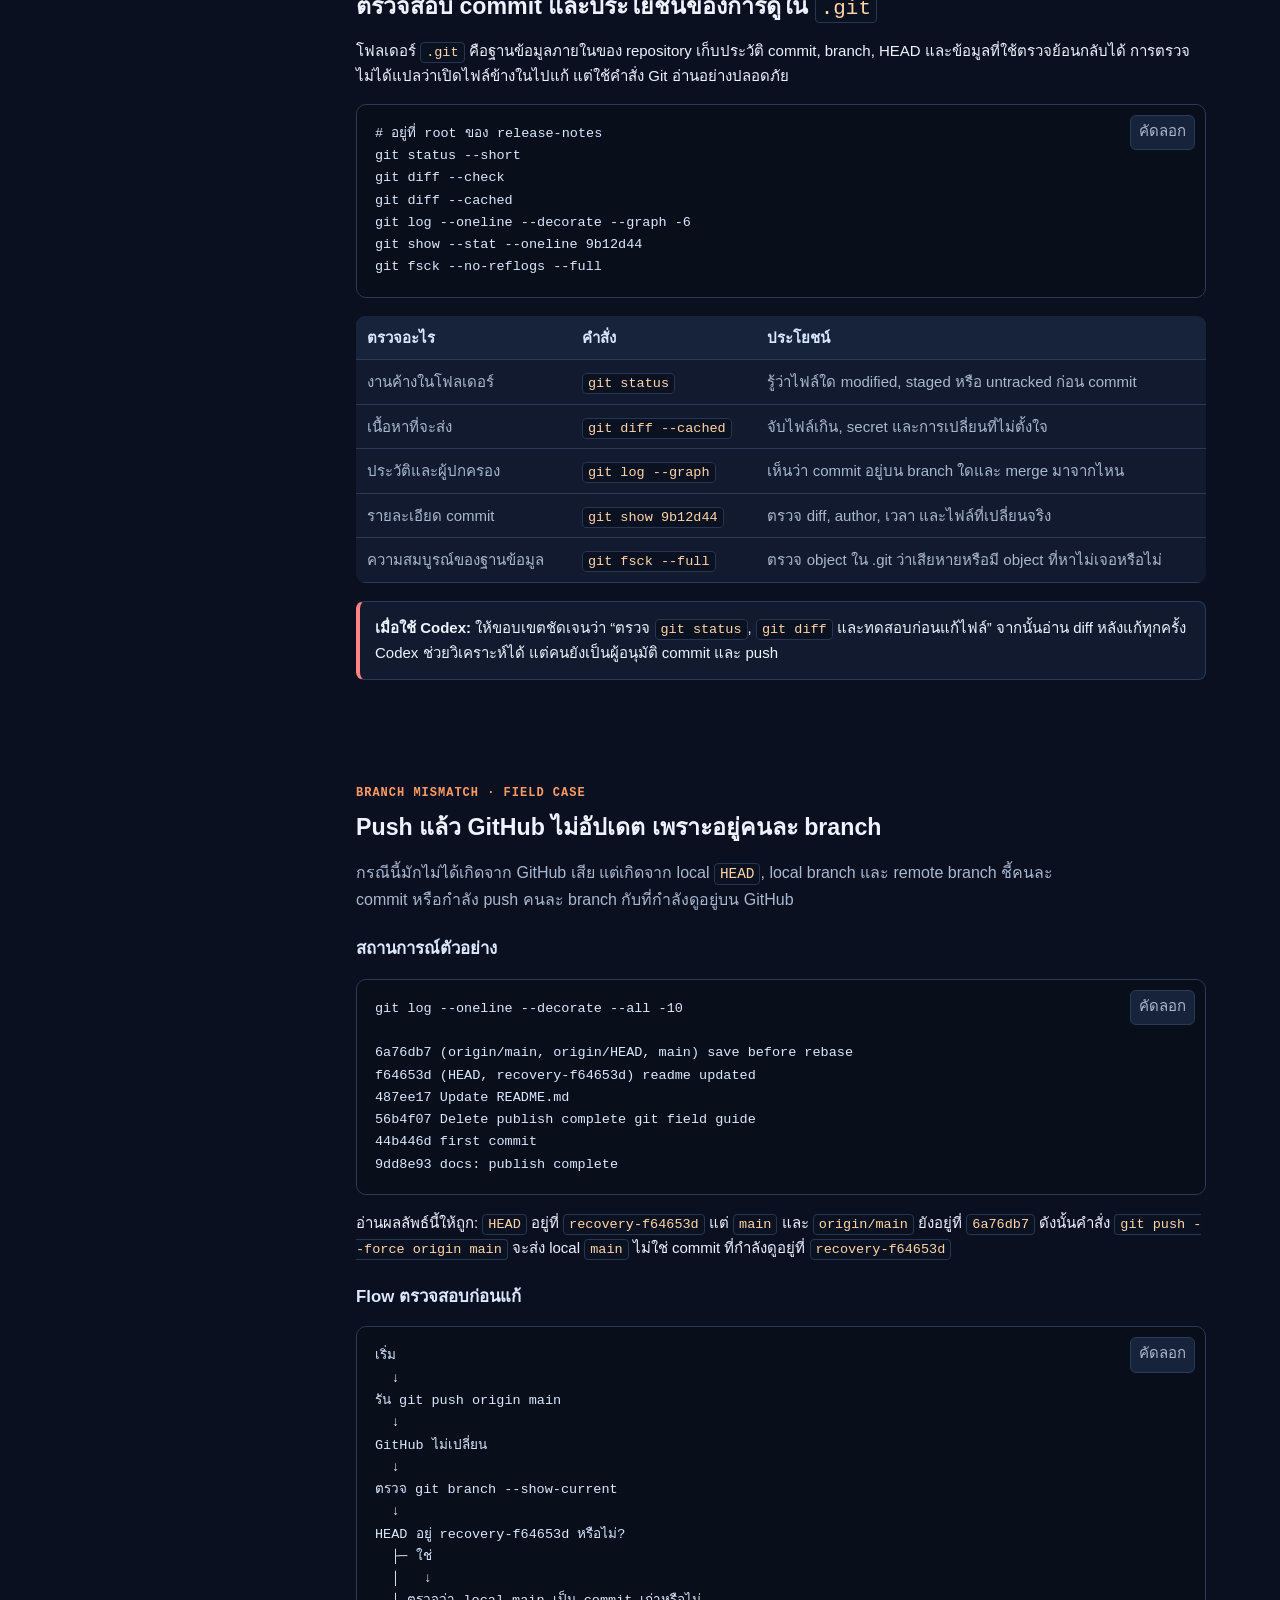
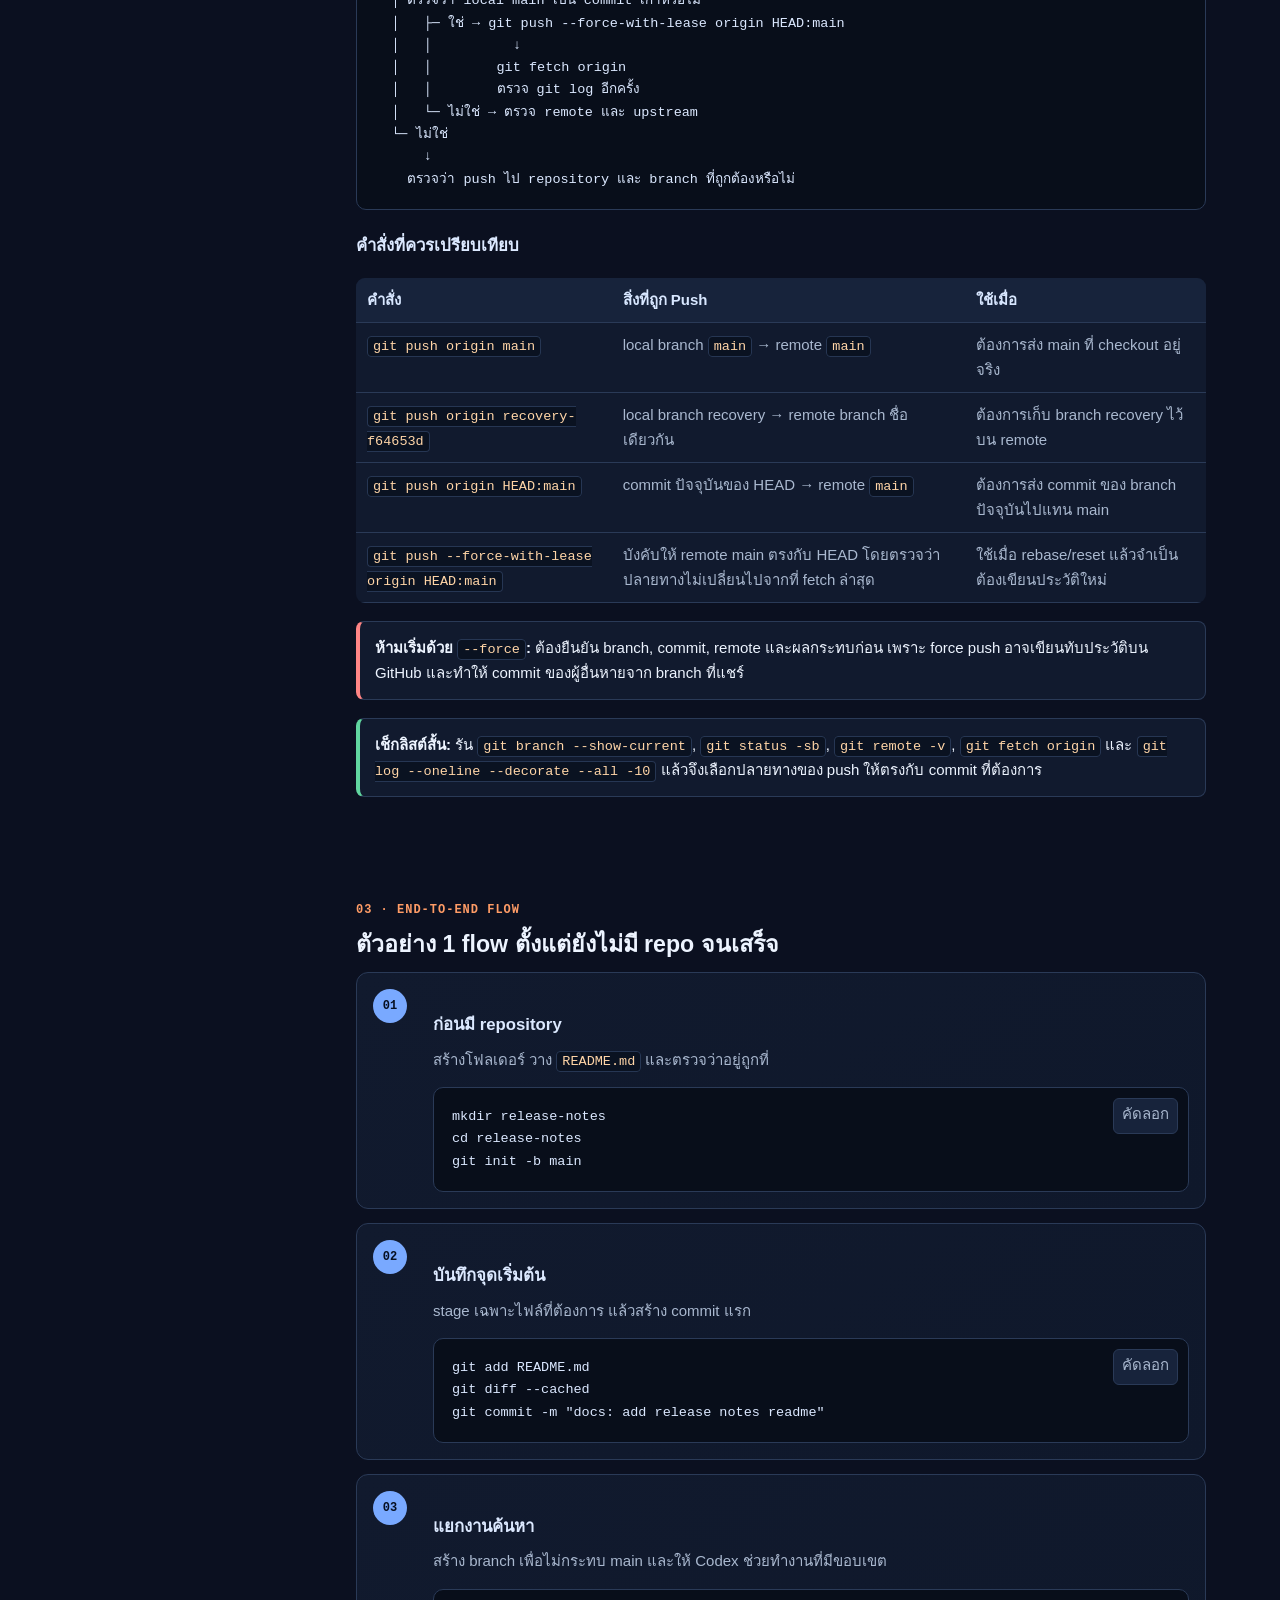
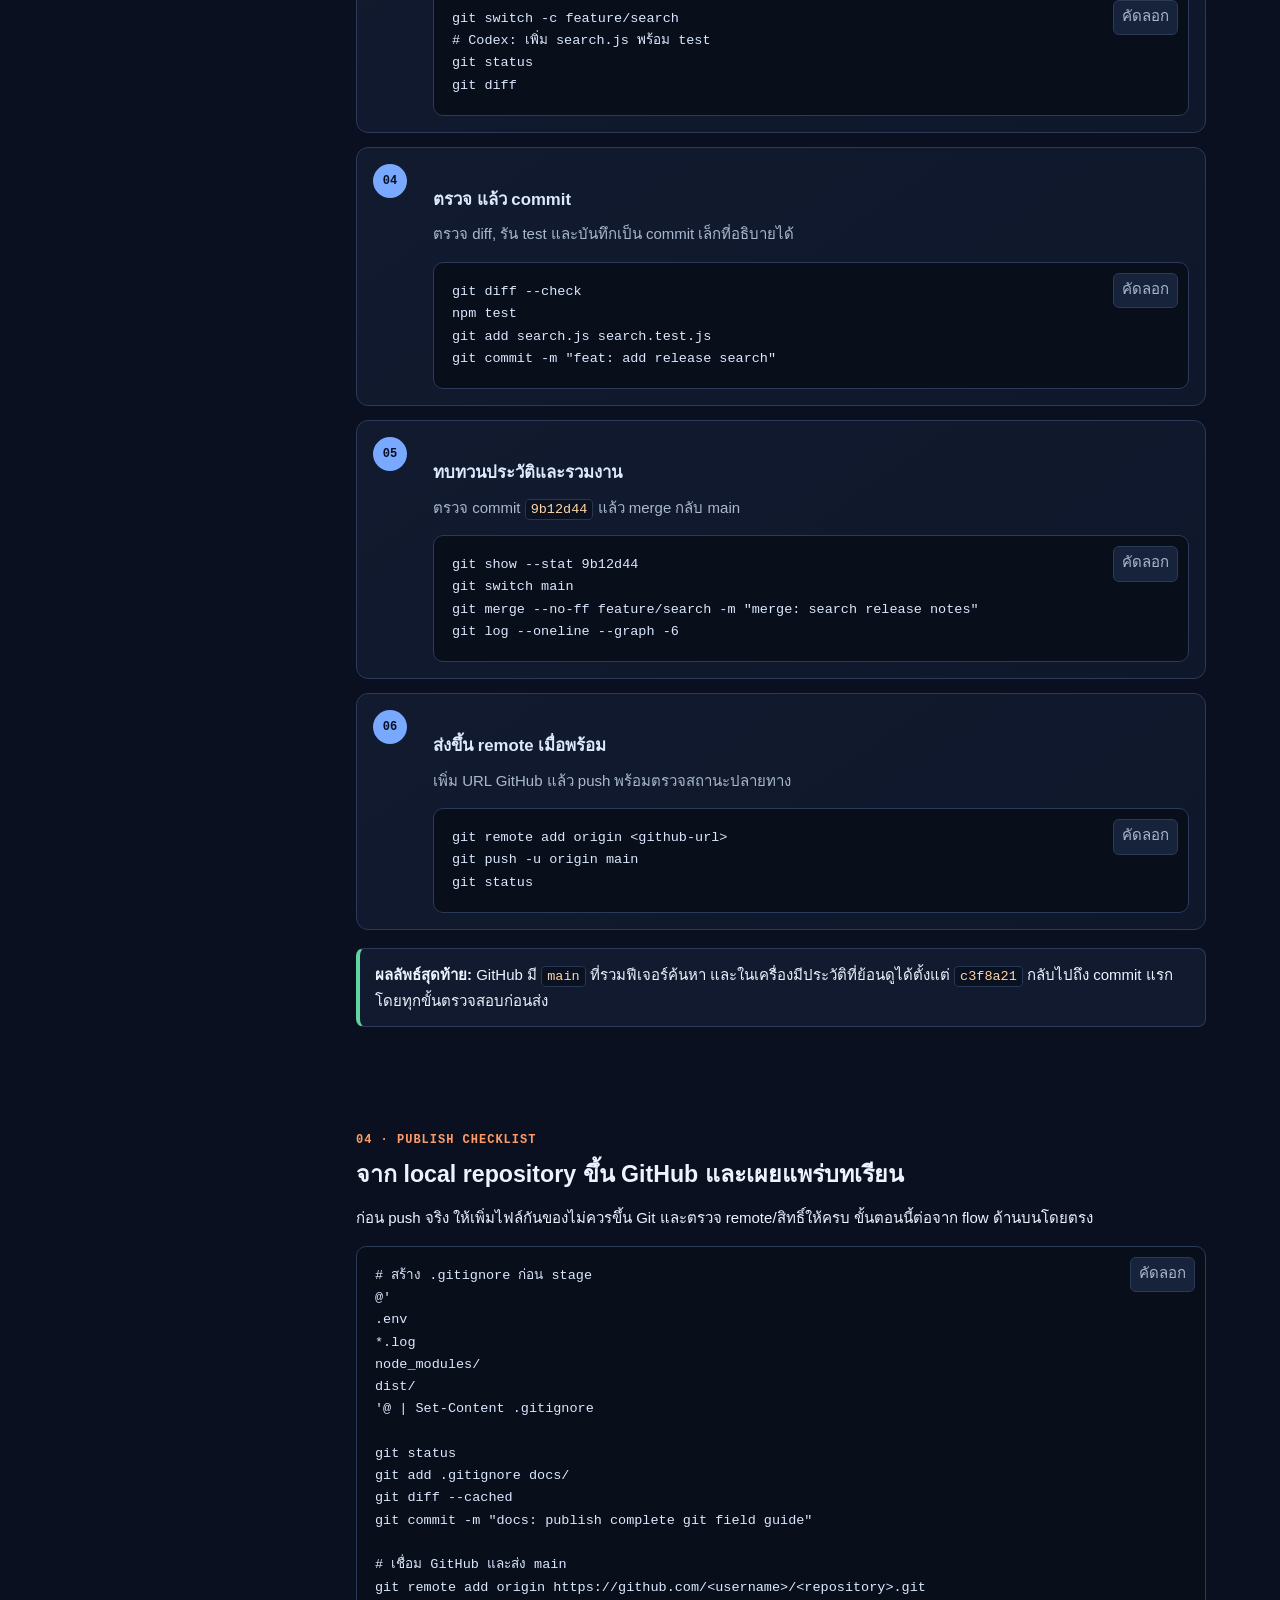
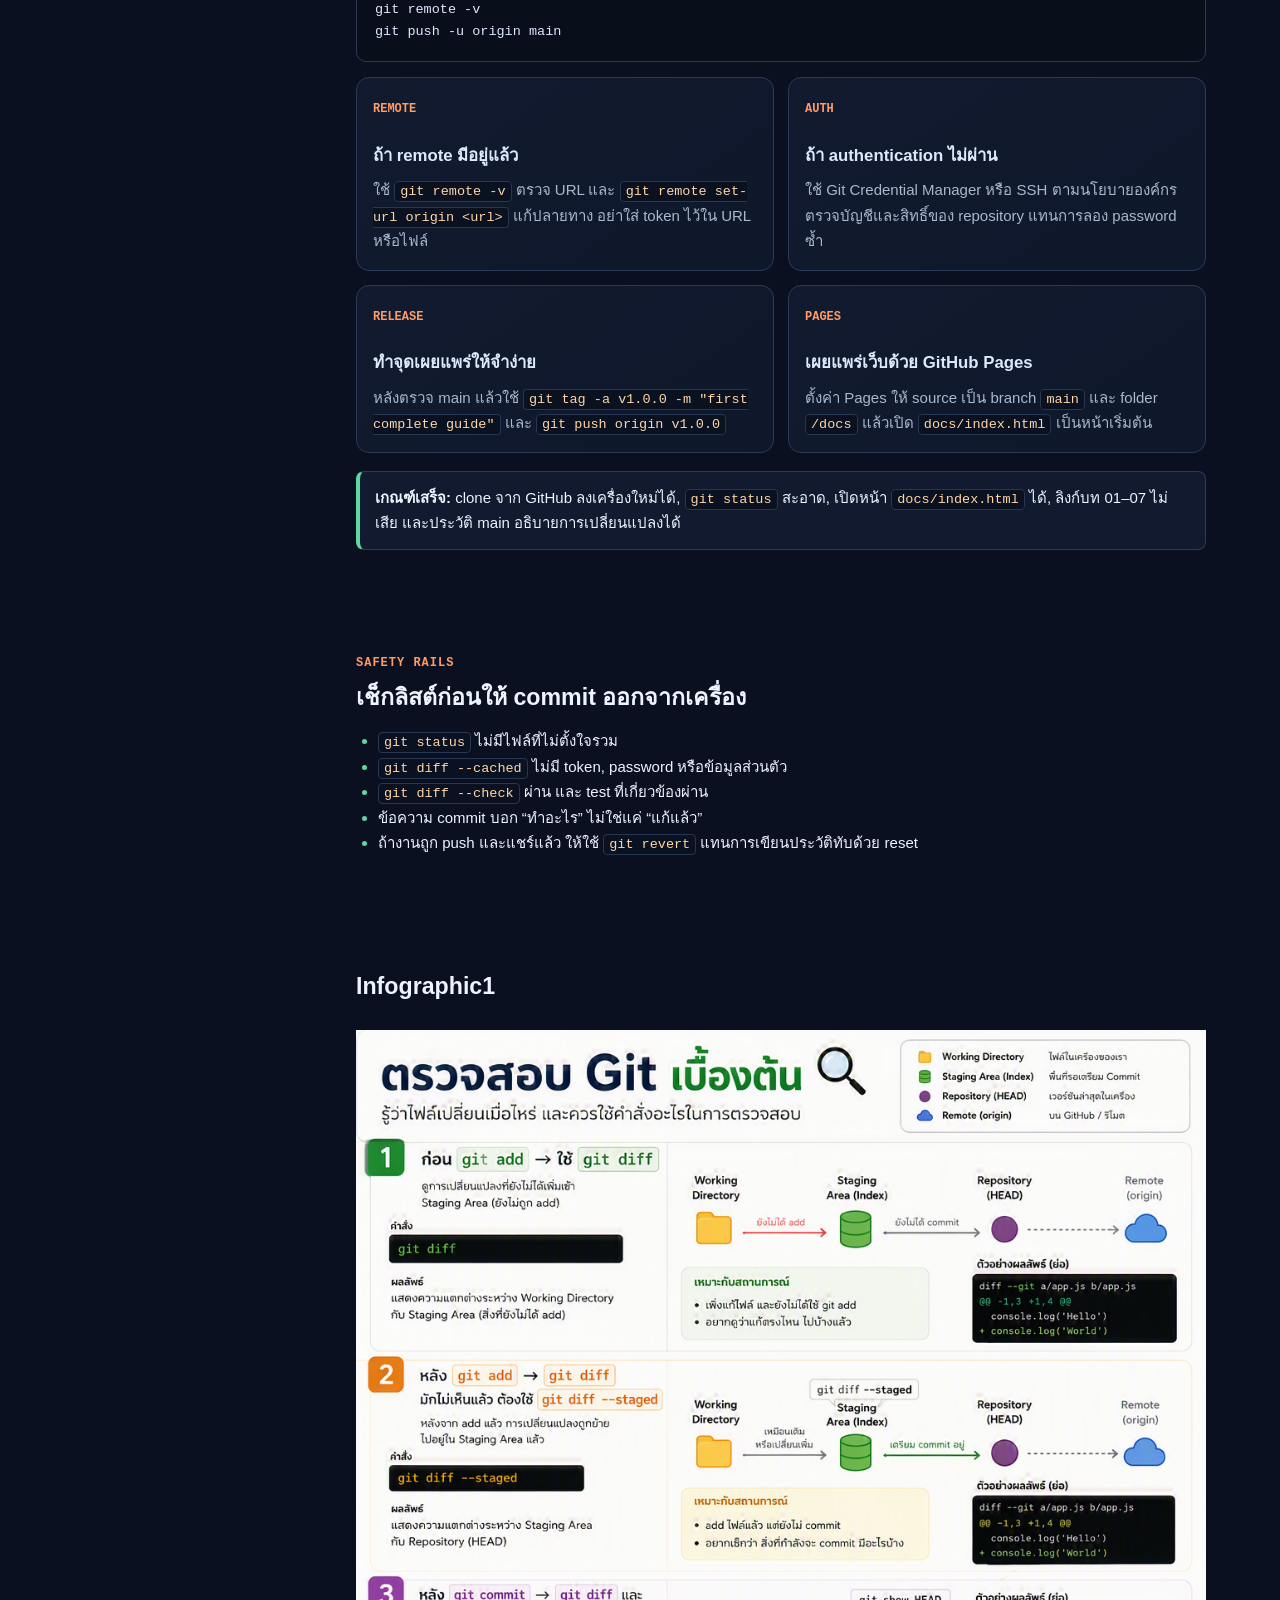
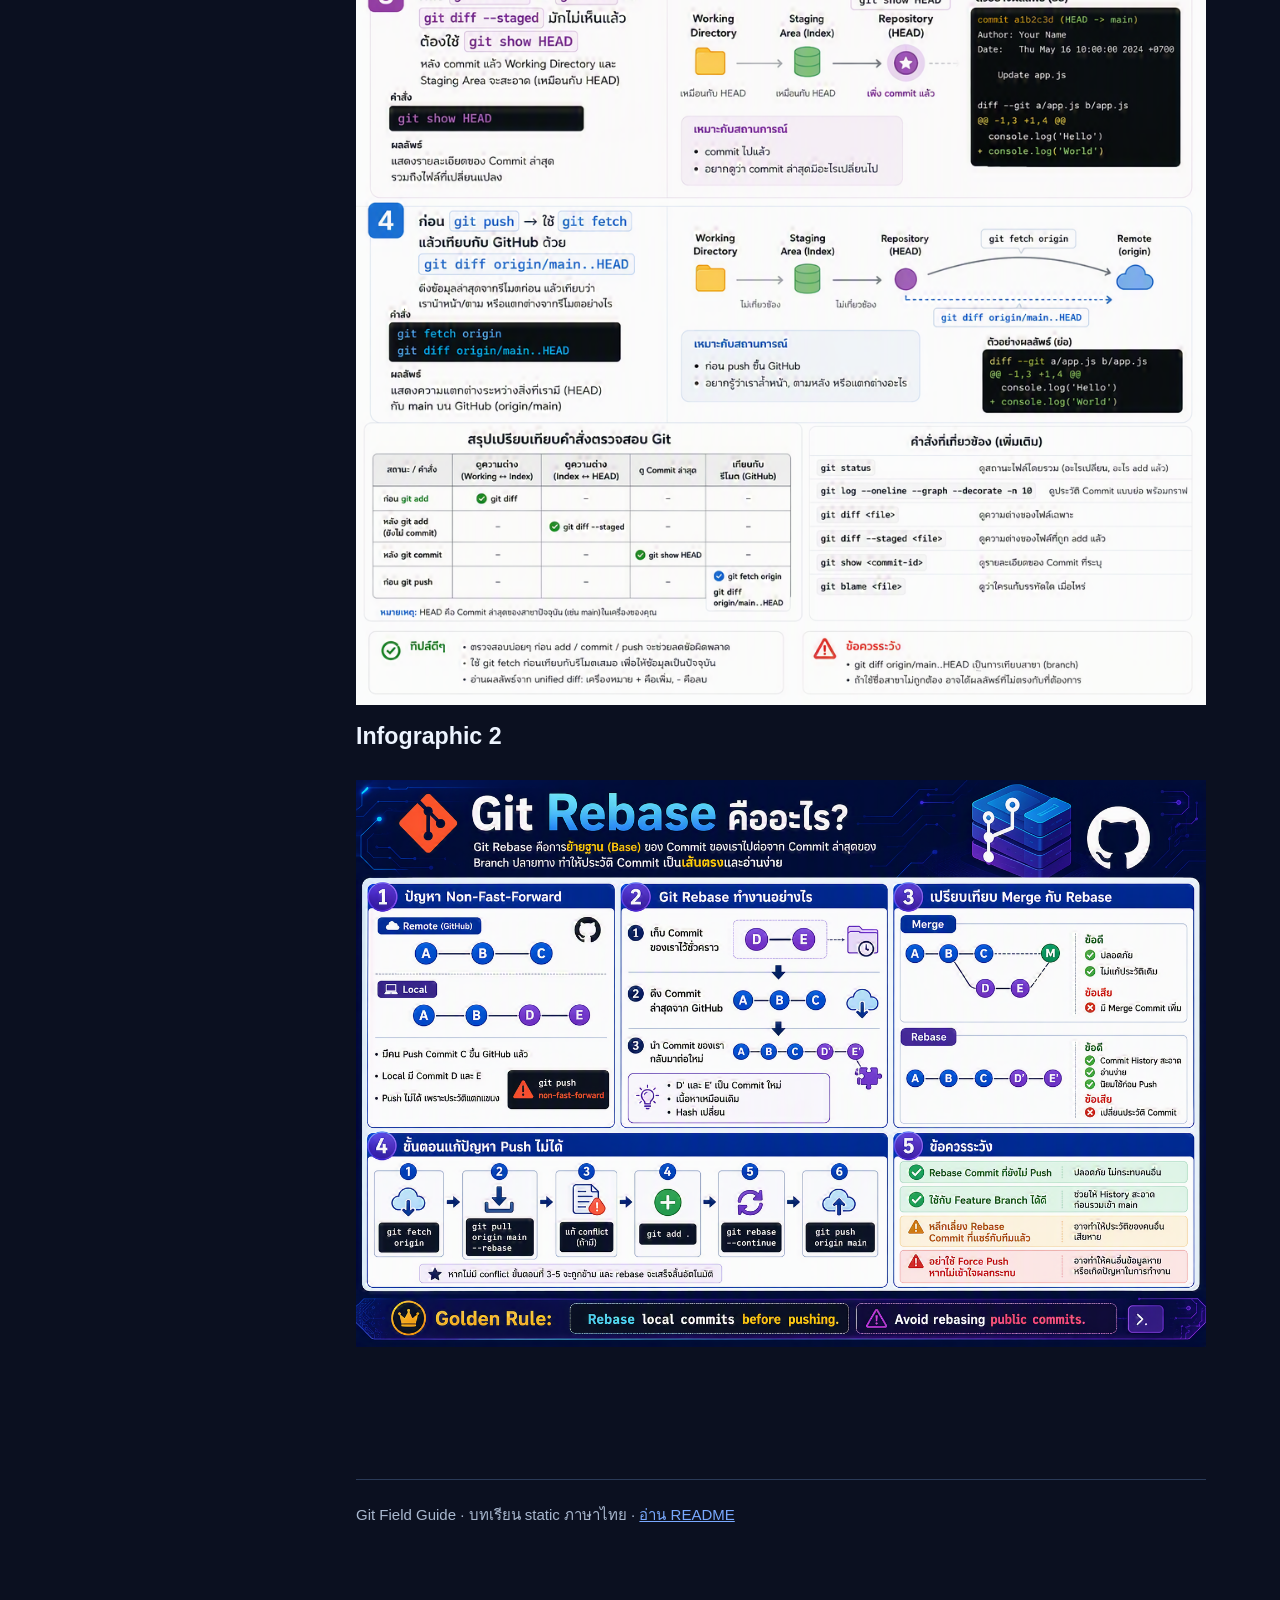
==== commit 3f436e08: "Add บทเรียน" ====
--- a/docs/index.html
+++ b/docs/index.html
@@ -27,6 +27,7 @@
         <a href="#course">บทเรียนทั้งหมด 01–07</a>
         <a href="#graph">1. Branch → commit</a>
         <a href="#inspect">2. ตรวจ commit และ .git</a>
+        <a href="#push-branch">Push แล้ว GitHub ไม่อัปเดต</a>
         <a href="#flow">3. Flow ตั้งแต่ก่อน repo</a>
         <a href="#publish">ขึ้น Git / GitHub Pages</a>
         <a href="#safety">กติกาปลอดภัย</a>
@@ -157,6 +158,58 @@
           </tbody>
         </table>
         <div class="callout warn"><strong>เมื่อใช้ Codex:</strong> ให้ขอบเขตชัดเจนว่า “ตรวจ <code>git status</code>, <code>git diff</code> และทดสอบก่อนแก้ไฟล์” จากนั้นอ่าน diff หลังแก้ทุกครั้ง Codex ช่วยวิเคราะห์ได้ แต่คนยังเป็นผู้อนุมัติ commit และ push</div>
+      </section>
+
+      <section class="section" id="push-branch">
+        <p class="eyebrow">BRANCH MISMATCH · FIELD CASE</p>
+        <h2>Push แล้ว GitHub ไม่อัปเดต เพราะอยู่คนละ branch</h2>
+        <p class="lead">กรณีนี้มักไม่ได้เกิดจาก GitHub เสีย แต่เกิดจาก local <code>HEAD</code>, local branch และ remote branch ชี้คนละ commit หรือกำลัง push คนละ branch กับที่กำลังดูอยู่บน GitHub</p>
+
+        <h3>สถานการณ์ตัวอย่าง</h3>
+        <pre><code>git log --oneline --decorate --all -10
+
+6a76db7 (origin/main, origin/HEAD, main) save before rebase
+f64653d (HEAD, recovery-f64653d) readme updated
+487ee17 Update README.md
+56b4f07 Delete publish complete git field guide
+44b446d first commit
+9dd8e93 docs: publish complete</code></pre>
+        <p>อ่านผลลัพธ์นี้ให้ถูก: <code>HEAD</code> อยู่ที่ <code>recovery-f64653d</code> แต่ <code>main</code> และ <code>origin/main</code> ยังอยู่ที่ <code>6a76db7</code> ดังนั้นคำสั่ง <code>git push --force origin main</code> จะส่ง local <code>main</code> ไม่ใช่ commit ที่กำลังดูอยู่ที่ <code>recovery-f64653d</code></p>
+
+        <h3>Flow ตรวจสอบก่อนแก้</h3>
+        <pre><code>เริ่ม
+  ↓
+รัน git push origin main
+  ↓
+GitHub ไม่เปลี่ยน
+  ↓
+ตรวจ git branch --show-current
+  ↓
+HEAD อยู่ recovery-f64653d หรือไม่?
+  ├─ ใช่
+  │   ↓
+  │ ตรวจว่า local main เป็น commit เก่าหรือไม่
+  │   ├─ ใช่ → git push --force-with-lease origin HEAD:main
+  │   │          ↓
+  │   │        git fetch origin
+  │   │        ตรวจ git log อีกครั้ง
+  │   └─ ไม่ใช่ → ตรวจ remote และ upstream
+  └─ ไม่ใช่
+      ↓
+    ตรวจว่า push ไป repository และ branch ที่ถูกต้องหรือไม่</code></pre>
+
+        <h3>คำสั่งที่ควรเปรียบเทียบ</h3>
+        <table>
+          <thead><tr><th>คำสั่ง</th><th>สิ่งที่ถูก Push</th><th>ใช้เมื่อ</th></tr></thead>
+          <tbody>
+            <tr><td><code>git push origin main</code></td><td>local branch <code>main</code> → remote <code>main</code></td><td>ต้องการส่ง main ที่ checkout อยู่จริง</td></tr>
+            <tr><td><code>git push origin recovery-f64653d</code></td><td>local branch recovery → remote branch ชื่อเดียวกัน</td><td>ต้องการเก็บ branch recovery ไว้บน remote</td></tr>
+            <tr><td><code>git push origin HEAD:main</code></td><td>commit ปัจจุบันของ HEAD → remote <code>main</code></td><td>ต้องการส่ง commit ของ branch ปัจจุบันไปแทน main</td></tr>
+            <tr><td><code>git push --force-with-lease origin HEAD:main</code></td><td>บังคับให้ remote main ตรงกับ HEAD โดยตรวจว่าปลายทางไม่เปลี่ยนไปจากที่ fetch ล่าสุด</td><td>ใช้เมื่อ rebase/reset แล้วจำเป็นต้องเขียนประวัติใหม่</td></tr>
+          </tbody>
+        </table>
+        <div class="callout warn"><strong>ห้ามเริ่มด้วย <code>--force</code>:</strong> ต้องยืนยัน branch, commit, remote และผลกระทบก่อน เพราะ force push อาจเขียนทับประวัติบน GitHub และทำให้ commit ของผู้อื่นหายจาก branch ที่แชร์</div>
+        <div class="callout good"><strong>เช็กลิสต์สั้น:</strong> รัน <code>git branch --show-current</code>, <code>git status -sb</code>, <code>git remote -v</code>, <code>git fetch origin</code> และ <code>git log --oneline --decorate --all -10</code> แล้วจึงเลือกปลายทางของ push ให้ตรงกับ commit ที่ต้องการ</div>
       </section>
 
       <section class="section" id="flow">
--- a/docs/assets/style.css
+++ b/docs/assets/style.css
@@ -23,3 +23,4 @@
 .callout{padding:13px 15px}
 th,td{padding:9px 11px}
 @media(max-width:820px){.hero h1{font-size:clamp(1.8rem,8vw,2.5rem)}.section h2{font-size:1.3rem}.lead{font-size:.98rem}}
+main>#push-branch{order:5}
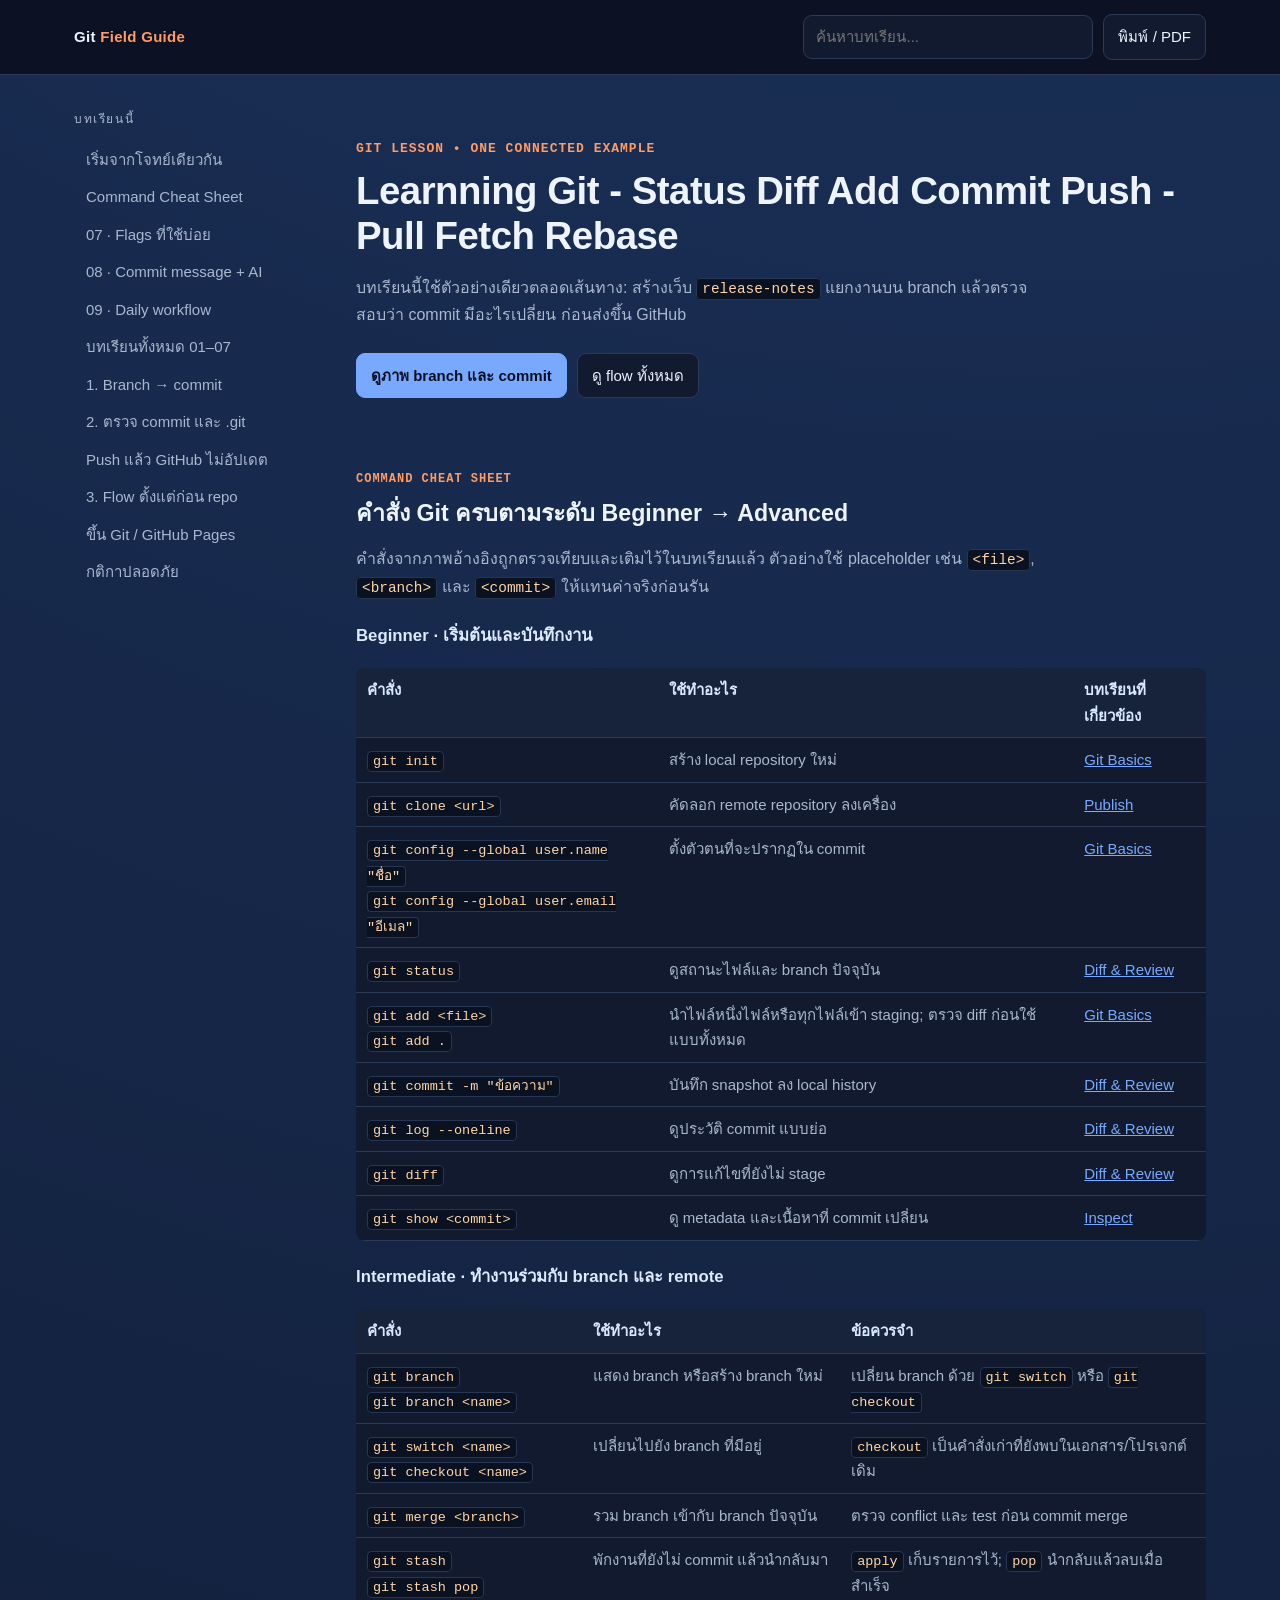
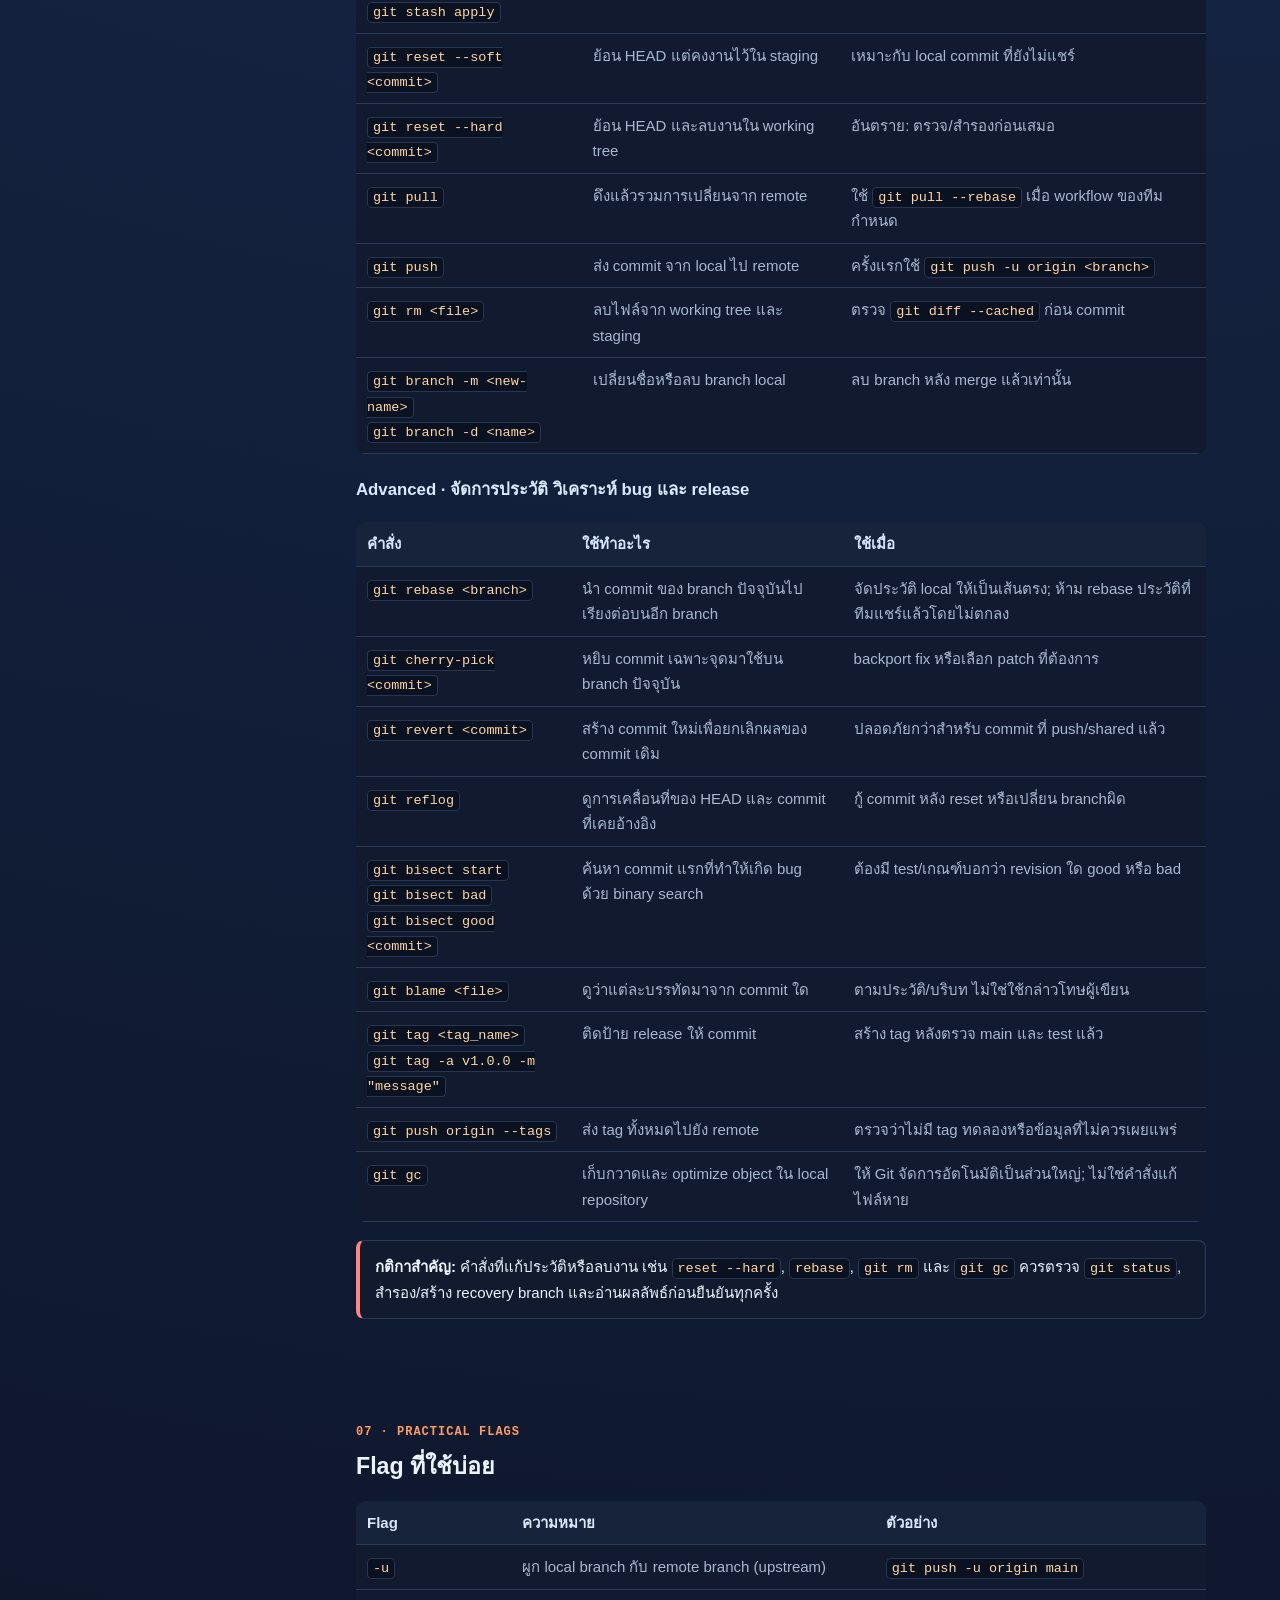
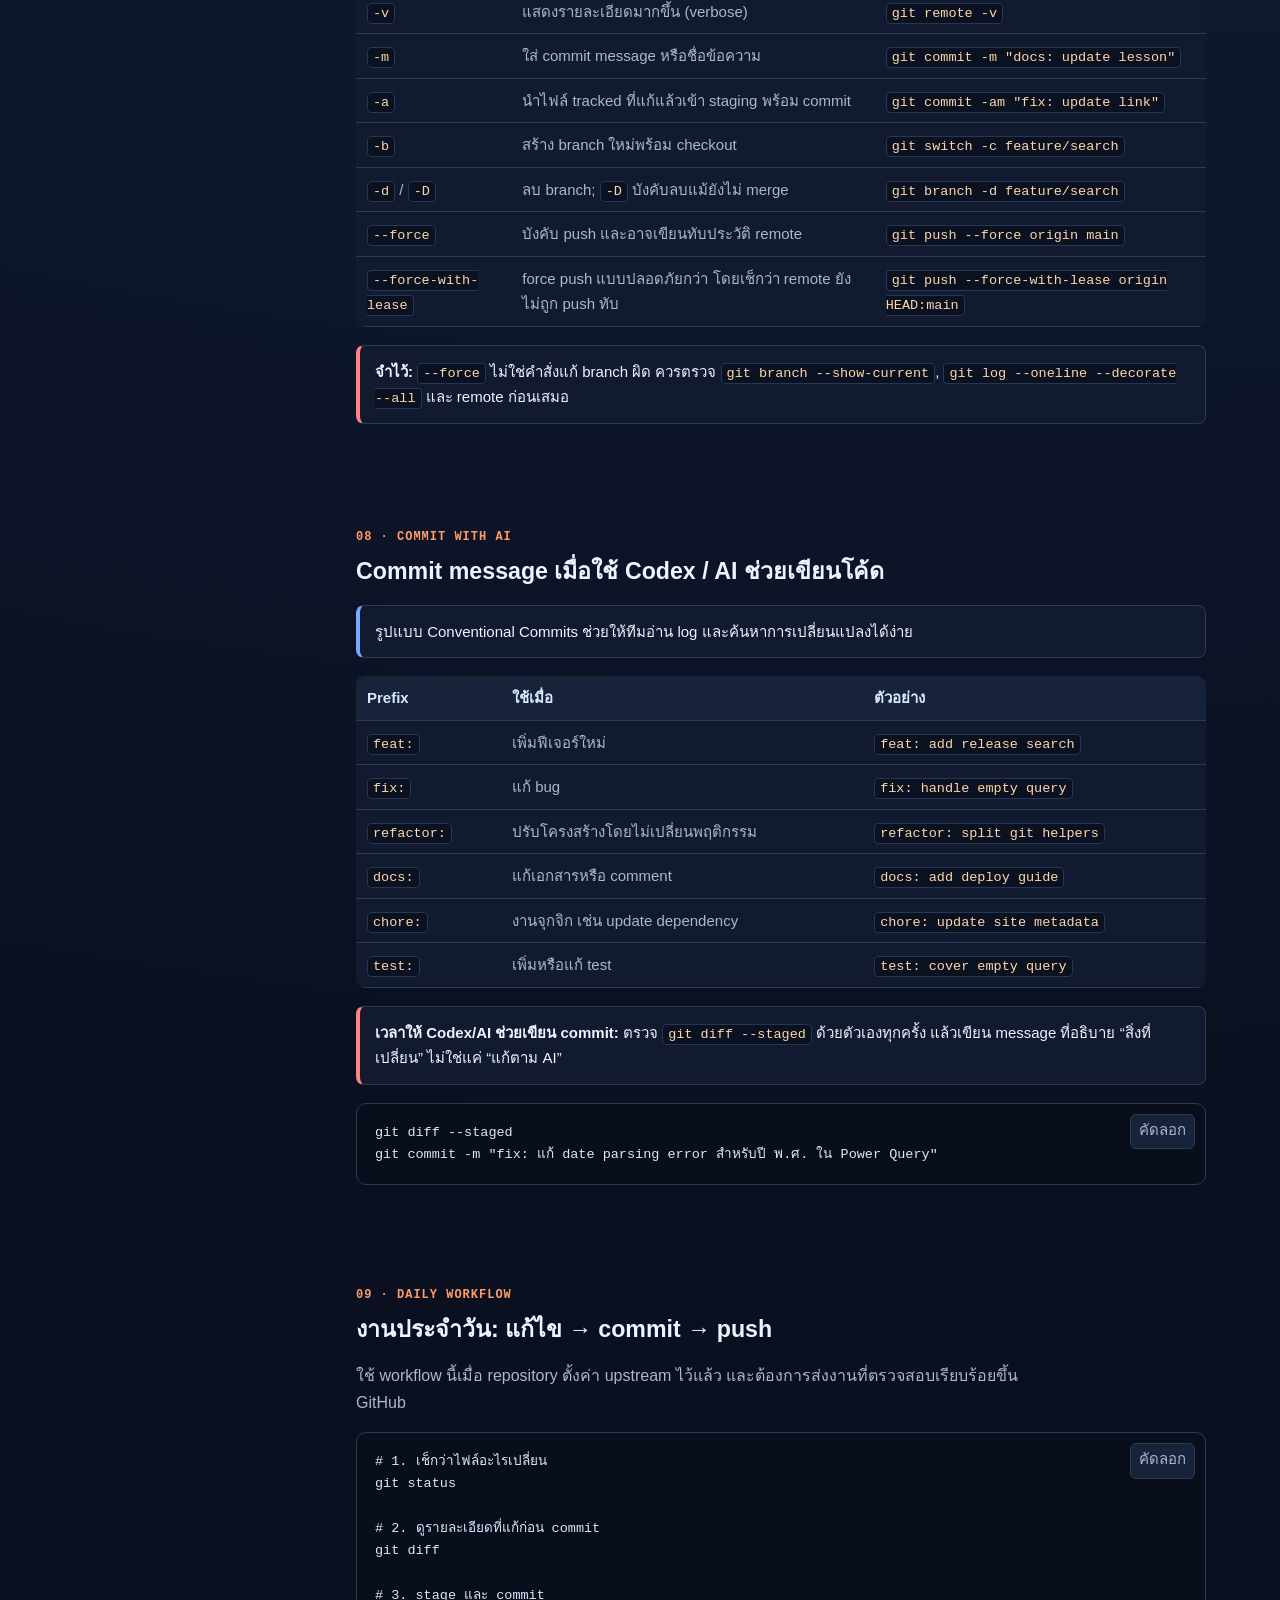
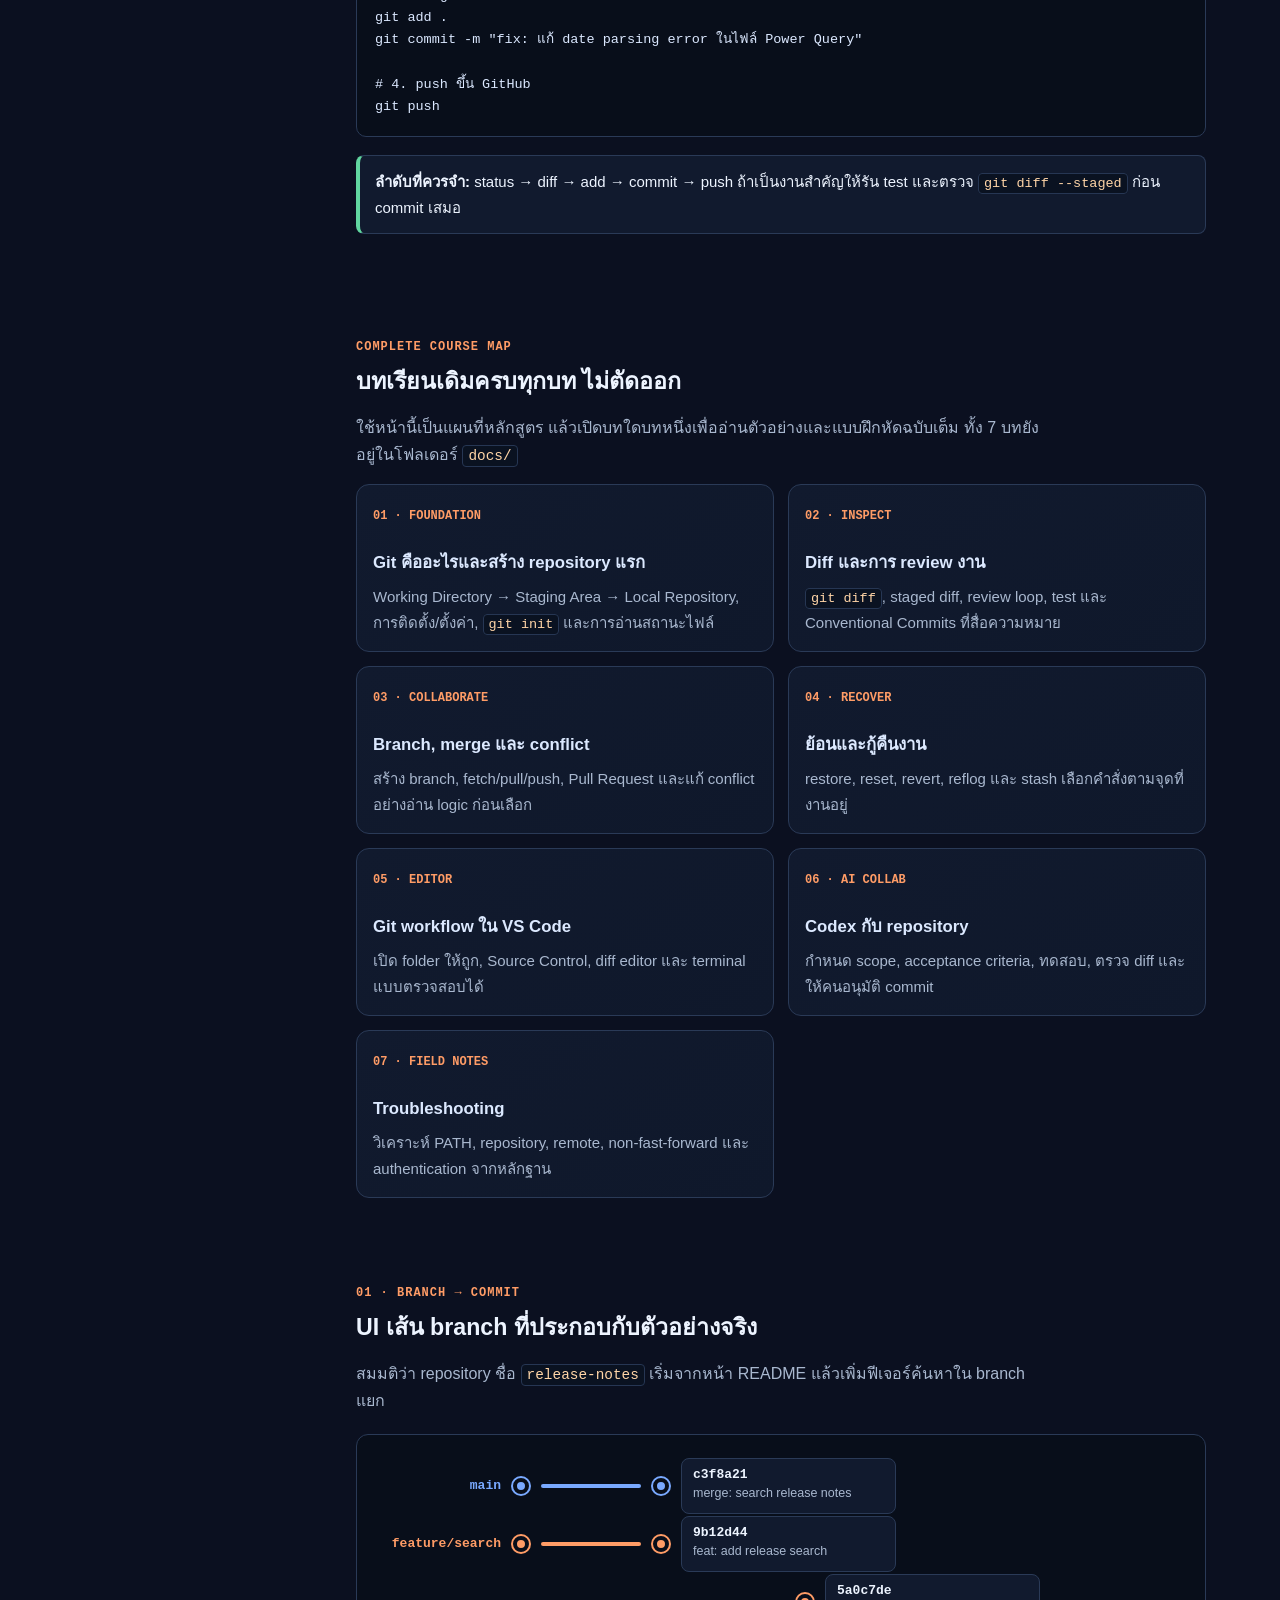
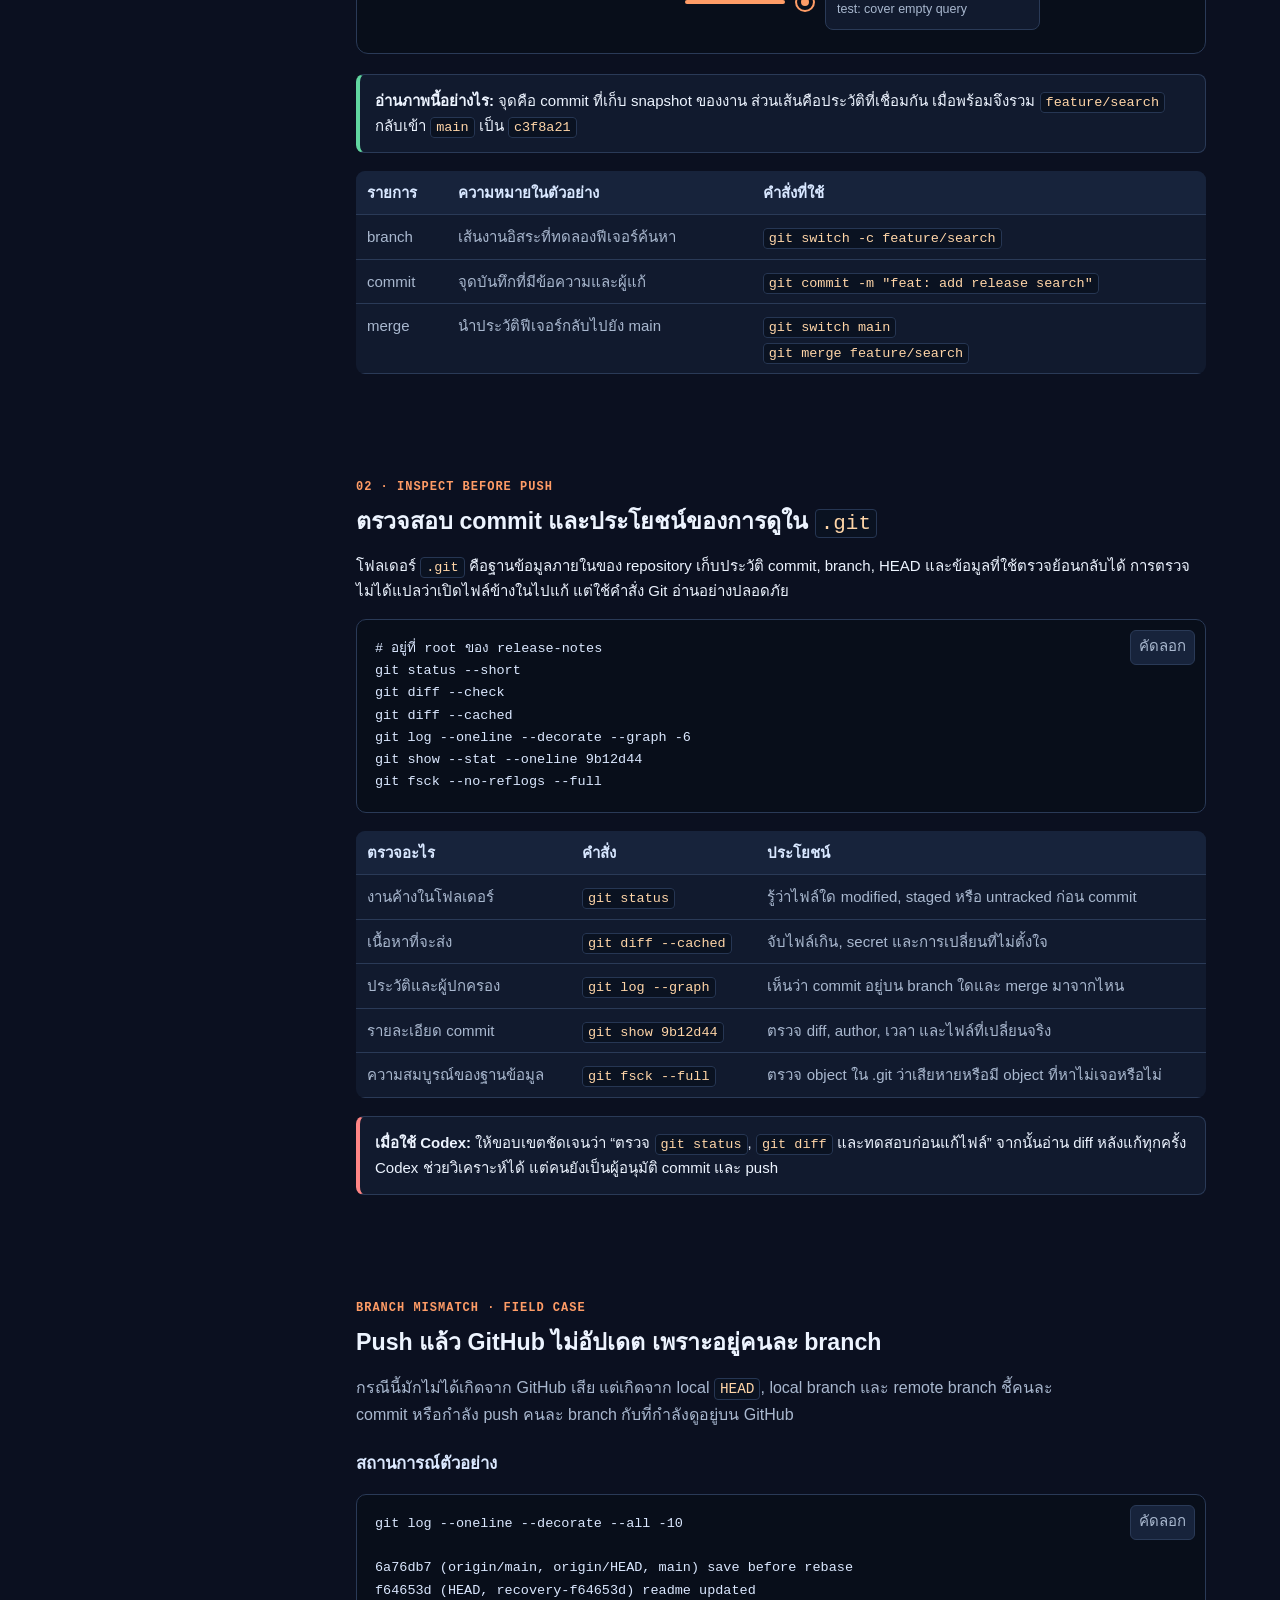
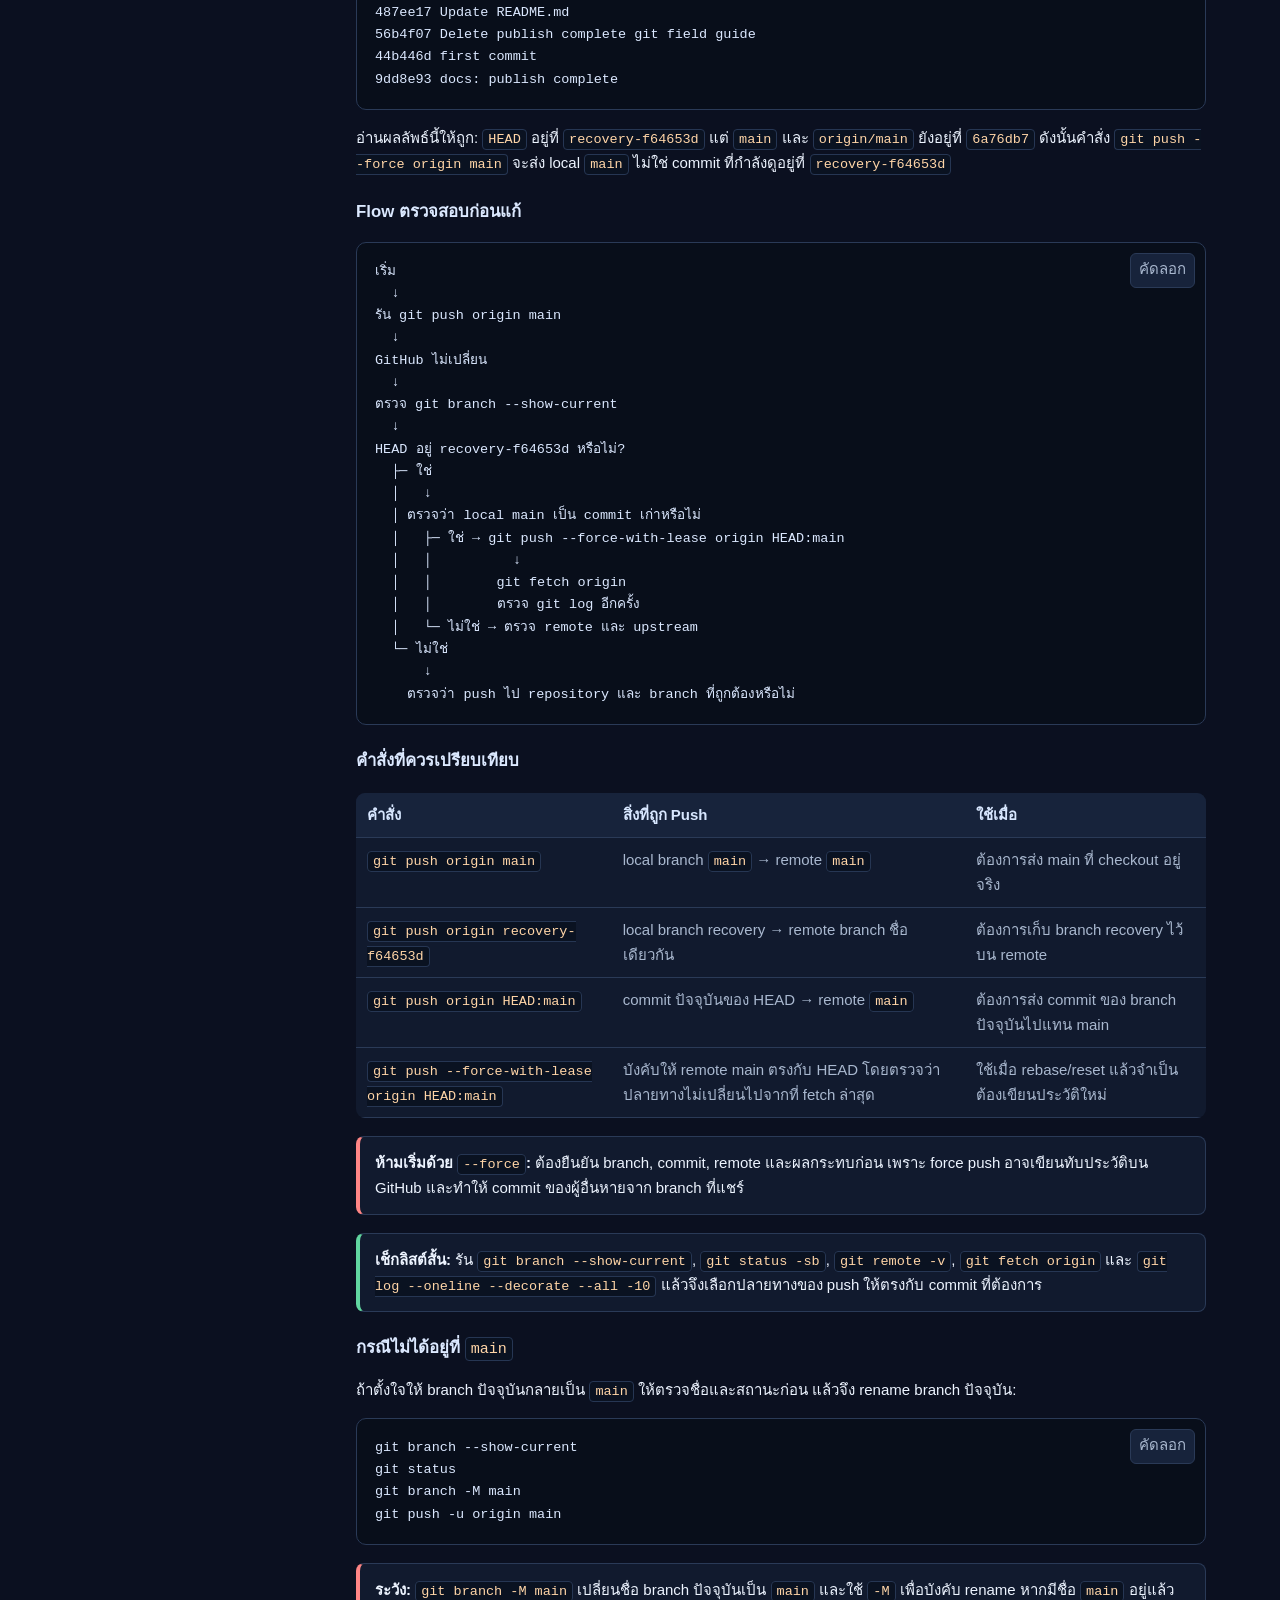
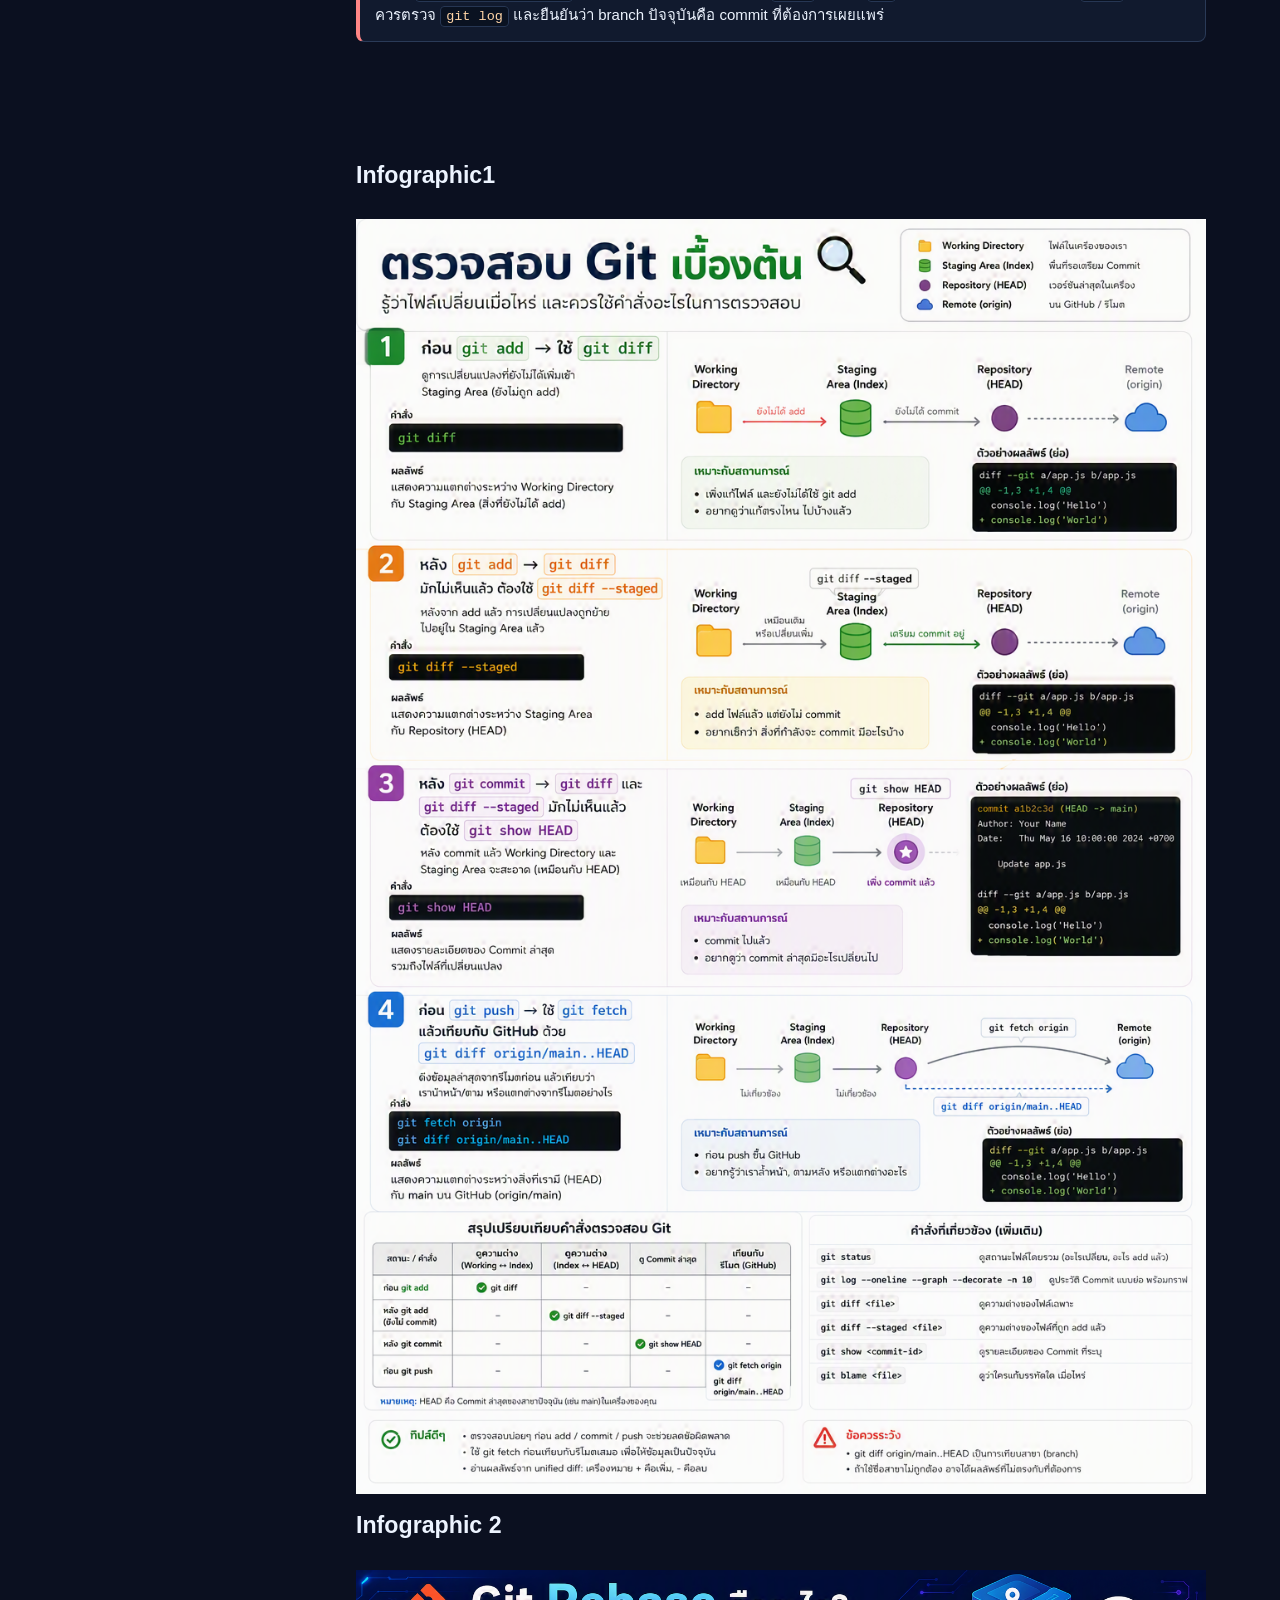
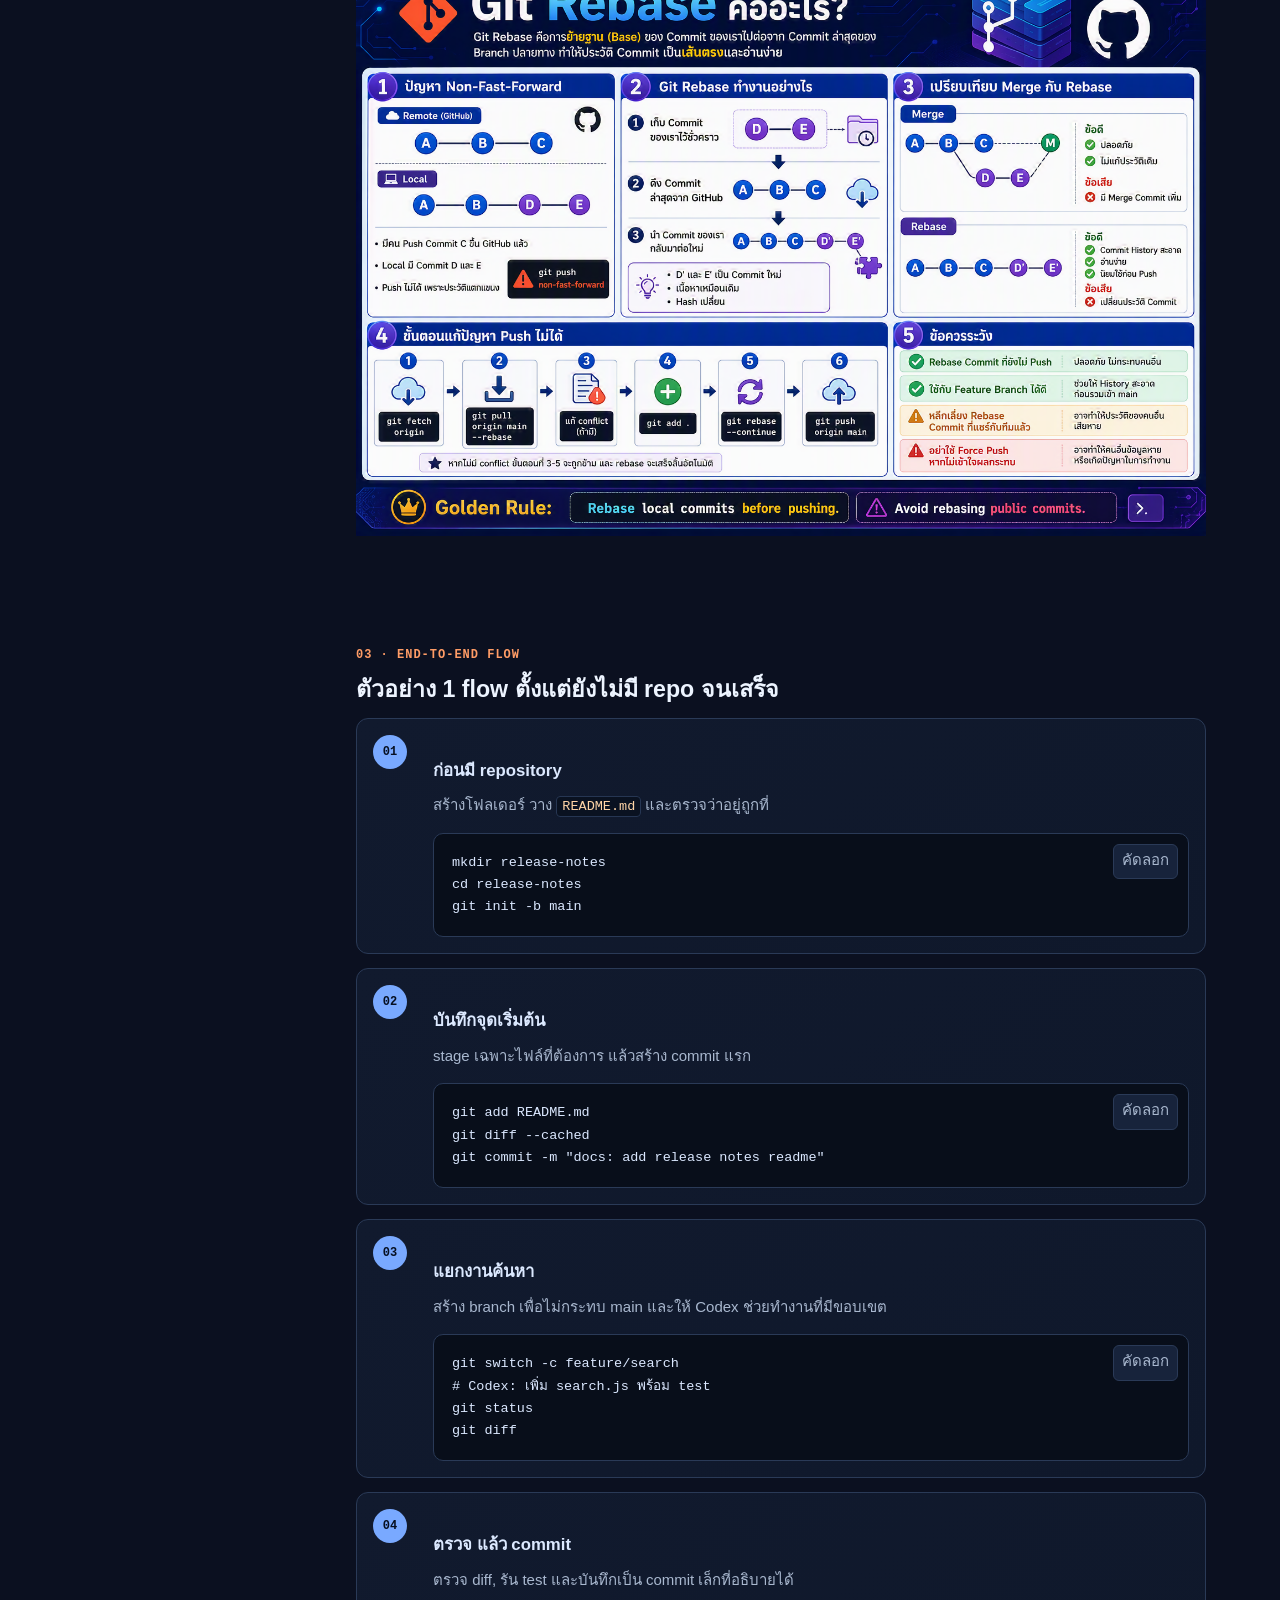
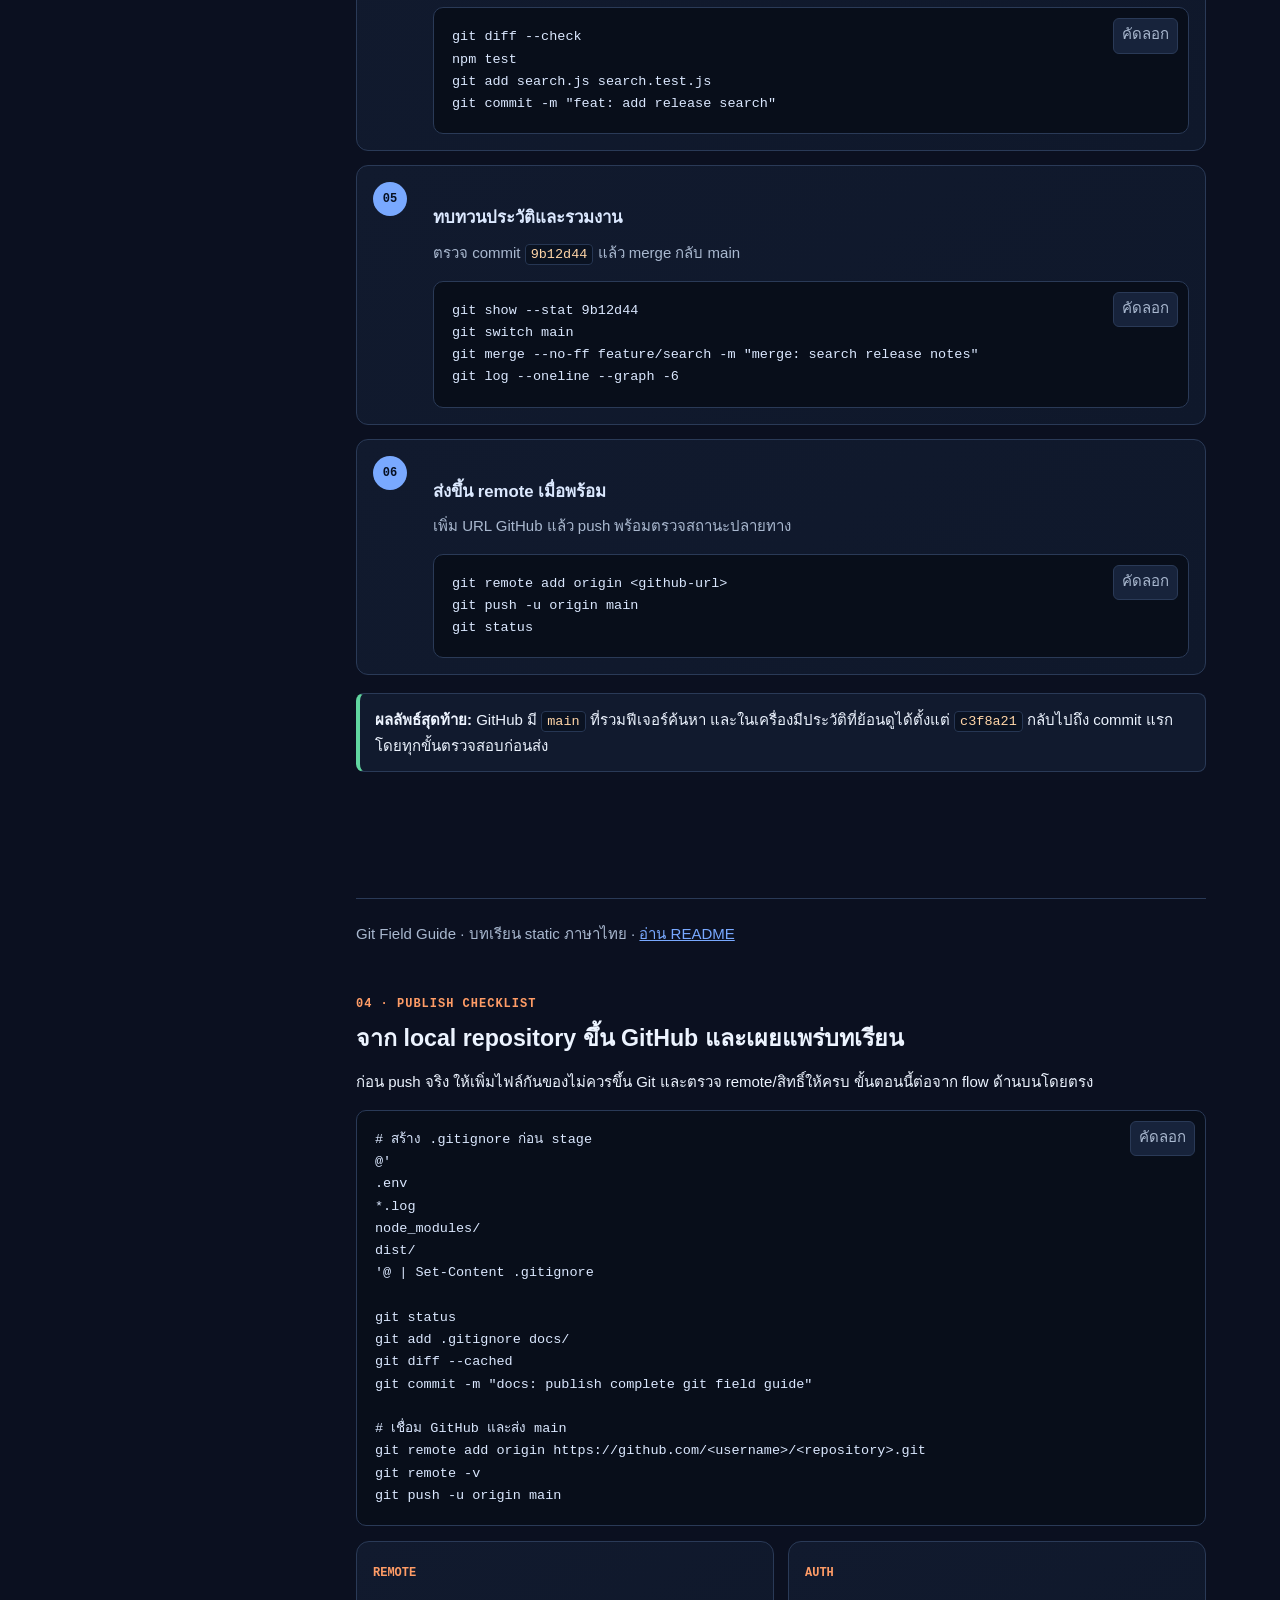
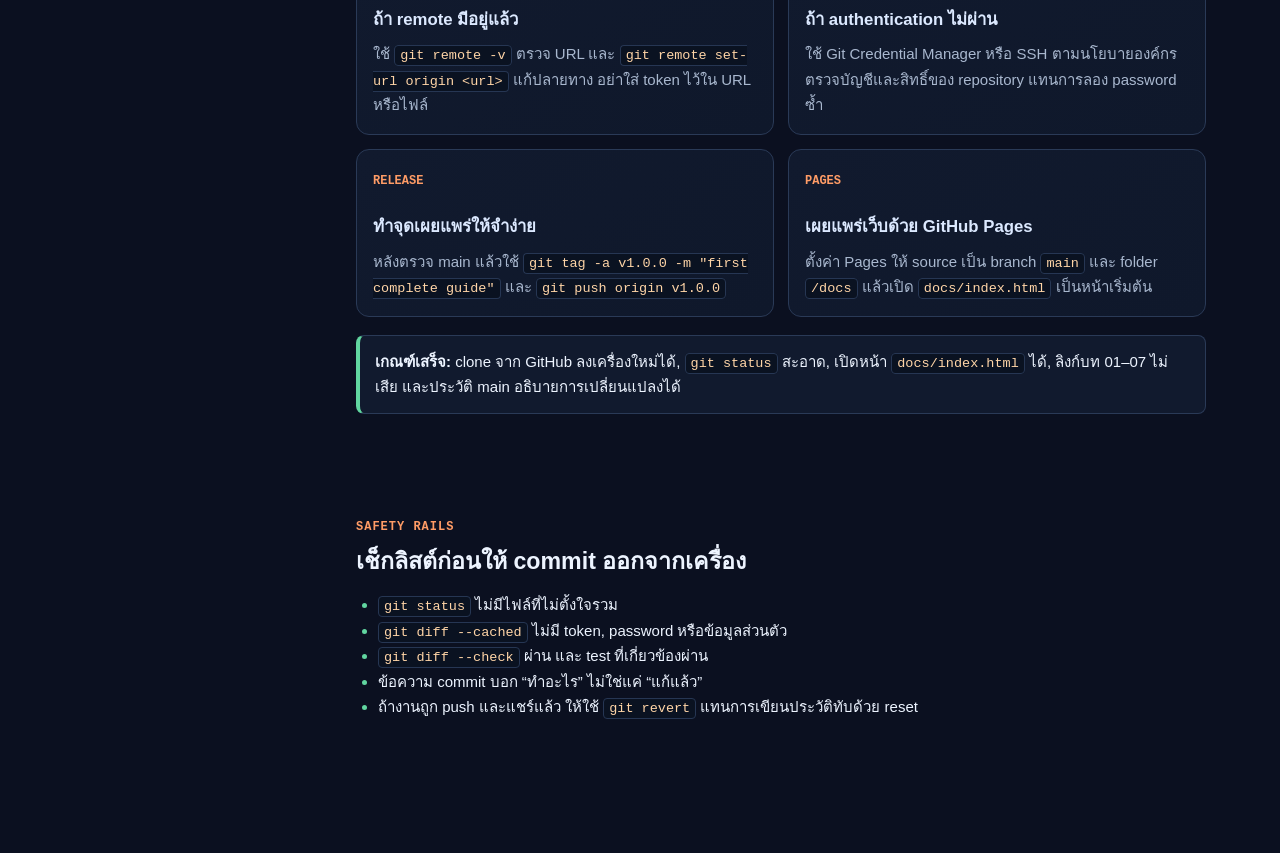
==== commit b0b7c514: "Add บทเรียน" ====
--- a/docs/index.html
+++ b/docs/index.html
@@ -24,6 +24,9 @@
       <nav>
         <a href="#start">เริ่มจากโจทย์เดียวกัน</a>
         <a href="#commands">Command Cheat Sheet</a>
+        <a href="#flags">07 · Flags ที่ใช้บ่อย</a>
+        <a href="#commit-ai">08 · Commit message + AI</a>
+        <a href="#daily">09 · Daily workflow</a>
         <a href="#course">บทเรียนทั้งหมด 01–07</a>
         <a href="#graph">1. Branch → commit</a>
         <a href="#inspect">2. ตรวจ commit และ .git</a>
@@ -97,6 +100,64 @@
         </table>
 
         <div class="callout warn"><strong>กติกาสำคัญ:</strong> คำสั่งที่แก้ประวัติหรือลบงาน เช่น <code>reset --hard</code>, <code>rebase</code>, <code>git rm</code> และ <code>git gc</code> ควรตรวจ <code>git status</code>, สำรอง/สร้าง recovery branch และอ่านผลลัพธ์ก่อนยืนยันทุกครั้ง</div>
+      </section>
+
+      <section class="section" id="flags">
+        <p class="eyebrow">07 · PRACTICAL FLAGS</p>
+        <h2>Flag ที่ใช้บ่อย</h2>
+        <table>
+          <thead><tr><th>Flag</th><th>ความหมาย</th><th>ตัวอย่าง</th></tr></thead>
+          <tbody>
+            <tr><td><code>-u</code></td><td>ผูก local branch กับ remote branch (upstream)</td><td><code>git push -u origin main</code></td></tr>
+            <tr><td><code>-v</code></td><td>แสดงรายละเอียดมากขึ้น (verbose)</td><td><code>git remote -v</code></td></tr>
+            <tr><td><code>-m</code></td><td>ใส่ commit message หรือชื่อข้อความ</td><td><code>git commit -m "docs: update lesson"</code></td></tr>
+            <tr><td><code>-a</code></td><td>นำไฟล์ tracked ที่แก้แล้วเข้า staging พร้อม commit</td><td><code>git commit -am "fix: update link"</code></td></tr>
+            <tr><td><code>-b</code></td><td>สร้าง branch ใหม่พร้อม checkout</td><td><code>git switch -c feature/search</code></td></tr>
+            <tr><td><code>-d</code> / <code>-D</code></td><td>ลบ branch; <code>-D</code> บังคับลบแม้ยังไม่ merge</td><td><code>git branch -d feature/search</code></td></tr>
+            <tr><td><code>--force</code></td><td>บังคับ push และอาจเขียนทับประวัติ remote</td><td><code>git push --force origin main</code></td></tr>
+            <tr><td><code>--force-with-lease</code></td><td>force push แบบปลอดภัยกว่า โดยเช็กว่า remote ยังไม่ถูก push ทับ</td><td><code>git push --force-with-lease origin HEAD:main</code></td></tr>
+          </tbody>
+        </table>
+        <div class="callout warn"><strong>จำไว้:</strong> <code>--force</code> ไม่ใช่คำสั่งแก้ branch ผิด ควรตรวจ <code>git branch --show-current</code>, <code>git log --oneline --decorate --all</code> และ remote ก่อนเสมอ</div>
+      </section>
+
+      <section class="section" id="commit-ai">
+        <p class="eyebrow">08 · COMMIT WITH AI</p>
+        <h2>Commit message เมื่อใช้ Codex / AI ช่วยเขียนโค้ด</h2>
+        <div class="callout">รูปแบบ Conventional Commits ช่วยให้ทีมอ่าน log และค้นหาการเปลี่ยนแปลงได้ง่าย</div>
+        <table>
+          <thead><tr><th>Prefix</th><th>ใช้เมื่อ</th><th>ตัวอย่าง</th></tr></thead>
+          <tbody>
+            <tr><td><code>feat:</code></td><td>เพิ่มฟีเจอร์ใหม่</td><td><code>feat: add release search</code></td></tr>
+            <tr><td><code>fix:</code></td><td>แก้ bug</td><td><code>fix: handle empty query</code></td></tr>
+            <tr><td><code>refactor:</code></td><td>ปรับโครงสร้างโดยไม่เปลี่ยนพฤติกรรม</td><td><code>refactor: split git helpers</code></td></tr>
+            <tr><td><code>docs:</code></td><td>แก้เอกสารหรือ comment</td><td><code>docs: add deploy guide</code></td></tr>
+            <tr><td><code>chore:</code></td><td>งานจุกจิก เช่น update dependency</td><td><code>chore: update site metadata</code></td></tr>
+            <tr><td><code>test:</code></td><td>เพิ่มหรือแก้ test</td><td><code>test: cover empty query</code></td></tr>
+          </tbody>
+        </table>
+        <div class="callout warn"><strong>เวลาให้ Codex/AI ช่วยเขียน commit:</strong> ตรวจ <code>git diff --staged</code> ด้วยตัวเองทุกครั้ง แล้วเขียน message ที่อธิบาย “สิ่งที่เปลี่ยน” ไม่ใช่แค่ “แก้ตาม AI”</div>
+        <pre><code>git diff --staged
+git commit -m "fix: แก้ date parsing error สำหรับปี พ.ศ. ใน Power Query"</code></pre>
+      </section>
+
+      <section class="section" id="daily">
+        <p class="eyebrow">09 · DAILY WORKFLOW</p>
+        <h2>งานประจำวัน: แก้ไข → commit → push</h2>
+        <p class="lead">ใช้ workflow นี้เมื่อ repository ตั้งค่า upstream ไว้แล้ว และต้องการส่งงานที่ตรวจสอบเรียบร้อยขึ้น GitHub</p>
+        <pre><code># 1. เช็กว่าไฟล์อะไรเปลี่ยน
+git status
+
+# 2. ดูรายละเอียดที่แก้ก่อน commit
+git diff
+
+# 3. stage และ commit
+git add .
+git commit -m "fix: แก้ date parsing error ในไฟล์ Power Query"
+
+# 4. push ขึ้น GitHub
+git push</code></pre>
+        <div class="callout good"><strong>ลำดับที่ควรจำ:</strong> status → diff → add → commit → push ถ้าเป็นงานสำคัญให้รัน test และตรวจ <code>git diff --staged</code> ก่อน commit เสมอ</div>
       </section>
 
       <section class="section" id="course">
@@ -210,6 +271,13 @@
         </table>
         <div class="callout warn"><strong>ห้ามเริ่มด้วย <code>--force</code>:</strong> ต้องยืนยัน branch, commit, remote และผลกระทบก่อน เพราะ force push อาจเขียนทับประวัติบน GitHub และทำให้ commit ของผู้อื่นหายจาก branch ที่แชร์</div>
         <div class="callout good"><strong>เช็กลิสต์สั้น:</strong> รัน <code>git branch --show-current</code>, <code>git status -sb</code>, <code>git remote -v</code>, <code>git fetch origin</code> และ <code>git log --oneline --decorate --all -10</code> แล้วจึงเลือกปลายทางของ push ให้ตรงกับ commit ที่ต้องการ</div>
+        <h3>กรณีไม่ได้อยู่ที่ <code>main</code></h3>
+        <p>ถ้าตั้งใจให้ branch ปัจจุบันกลายเป็น <code>main</code> ให้ตรวจชื่อและสถานะก่อน แล้วจึง rename branch ปัจจุบัน:</p>
+        <pre><code>git branch --show-current
+git status
+git branch -M main
+git push -u origin main</code></pre>
+        <div class="callout warn"><strong>ระวัง:</strong> <code>git branch -M main</code> เปลี่ยนชื่อ branch ปัจจุบันเป็น <code>main</code> และใช้ <code>-M</code> เพื่อบังคับ rename หากมีชื่อ <code>main</code> อยู่แล้ว ควรตรวจ <code>git log</code> และยืนยันว่า branch ปัจจุบันคือ commit ที่ต้องการเผยแพร่</div>
       </section>
 
       <section class="section" id="flow">
--- a/docs/assets/style.css
+++ b/docs/assets/style.css
@@ -24,3 +24,13 @@
 th,td{padding:9px 11px}
 @media(max-width:820px){.hero h1{font-size:clamp(1.8rem,8vw,2.5rem)}.section h2{font-size:1.3rem}.lead{font-size:.98rem}}
 main>#push-branch{order:5}
+main>#flags{order:2}
+main>#commit-ai{order:3}
+main>#daily{order:4}
+main>#course{order:5}
+main>#graph{order:6}
+main>#inspect{order:7}
+main>#push-branch{order:8}
+main>#flow{order:9}
+main>#publish{order:10}
+main>#safety{order:11}
